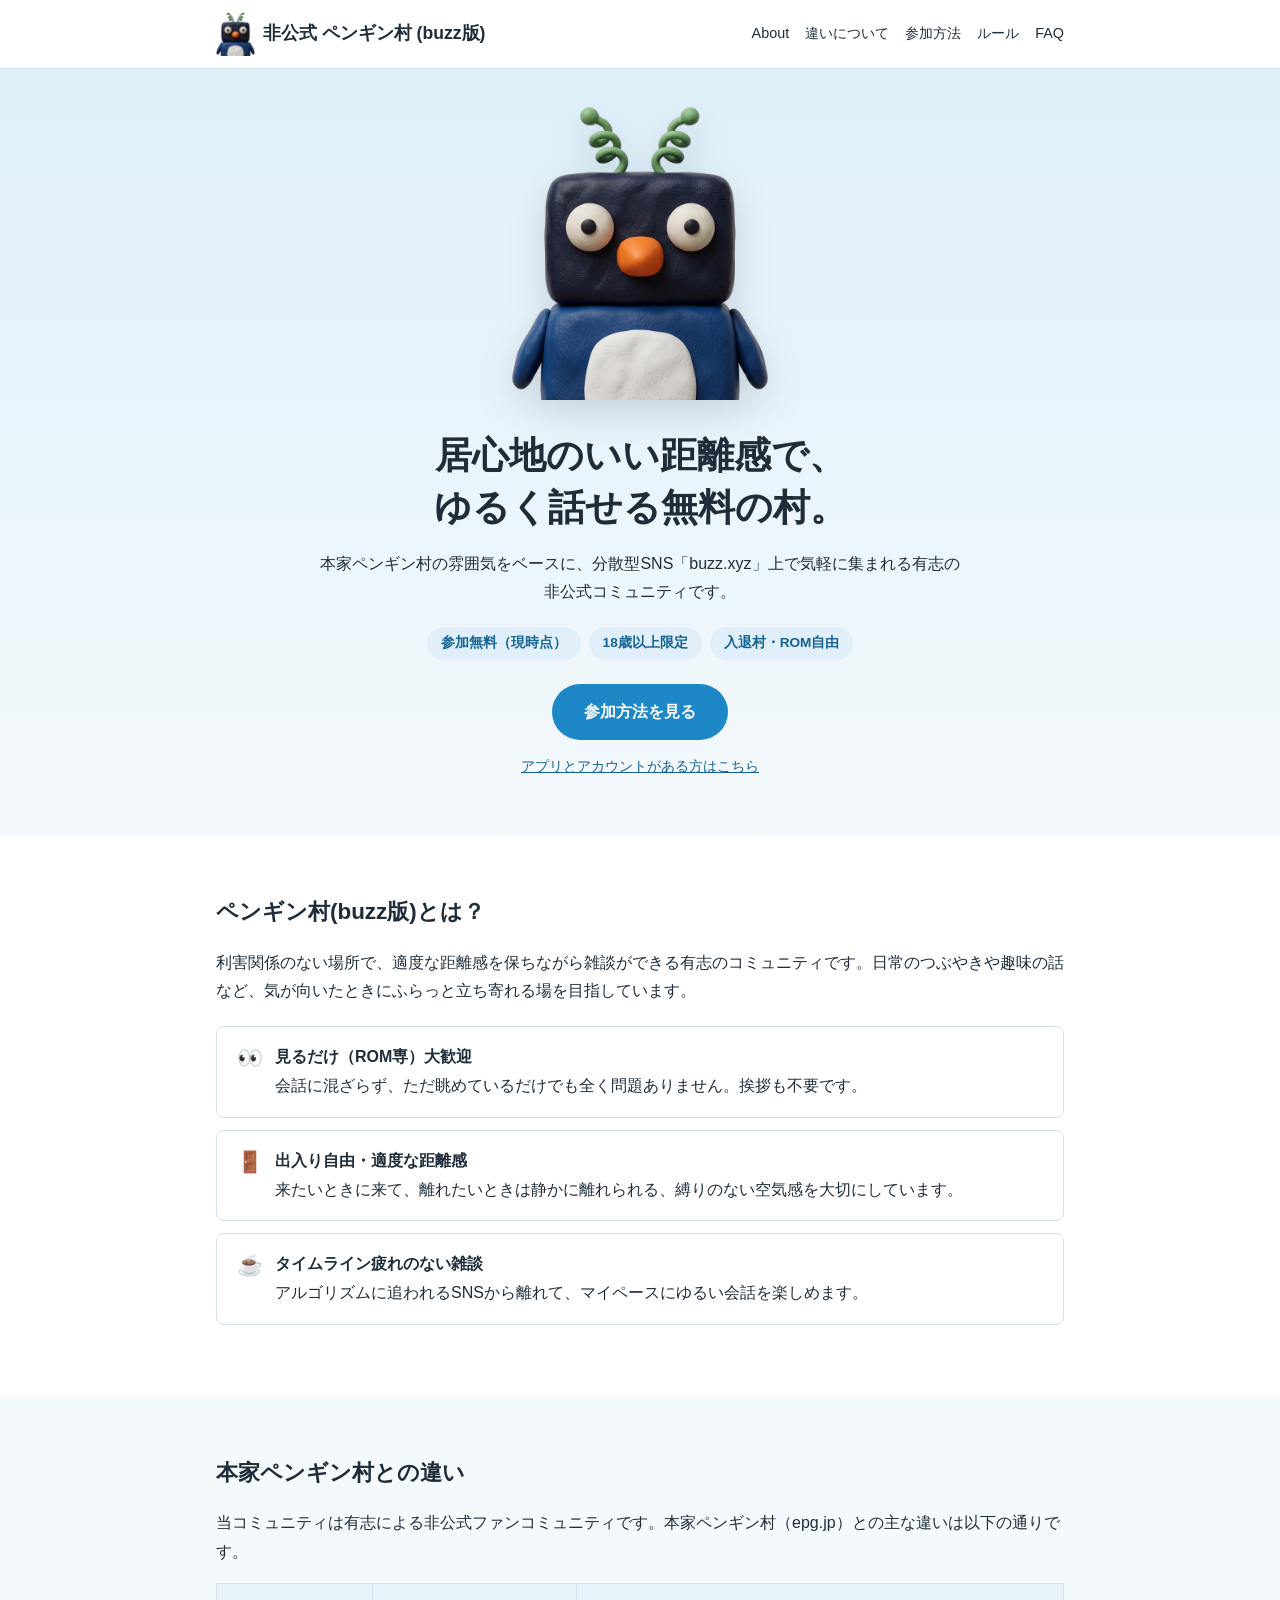
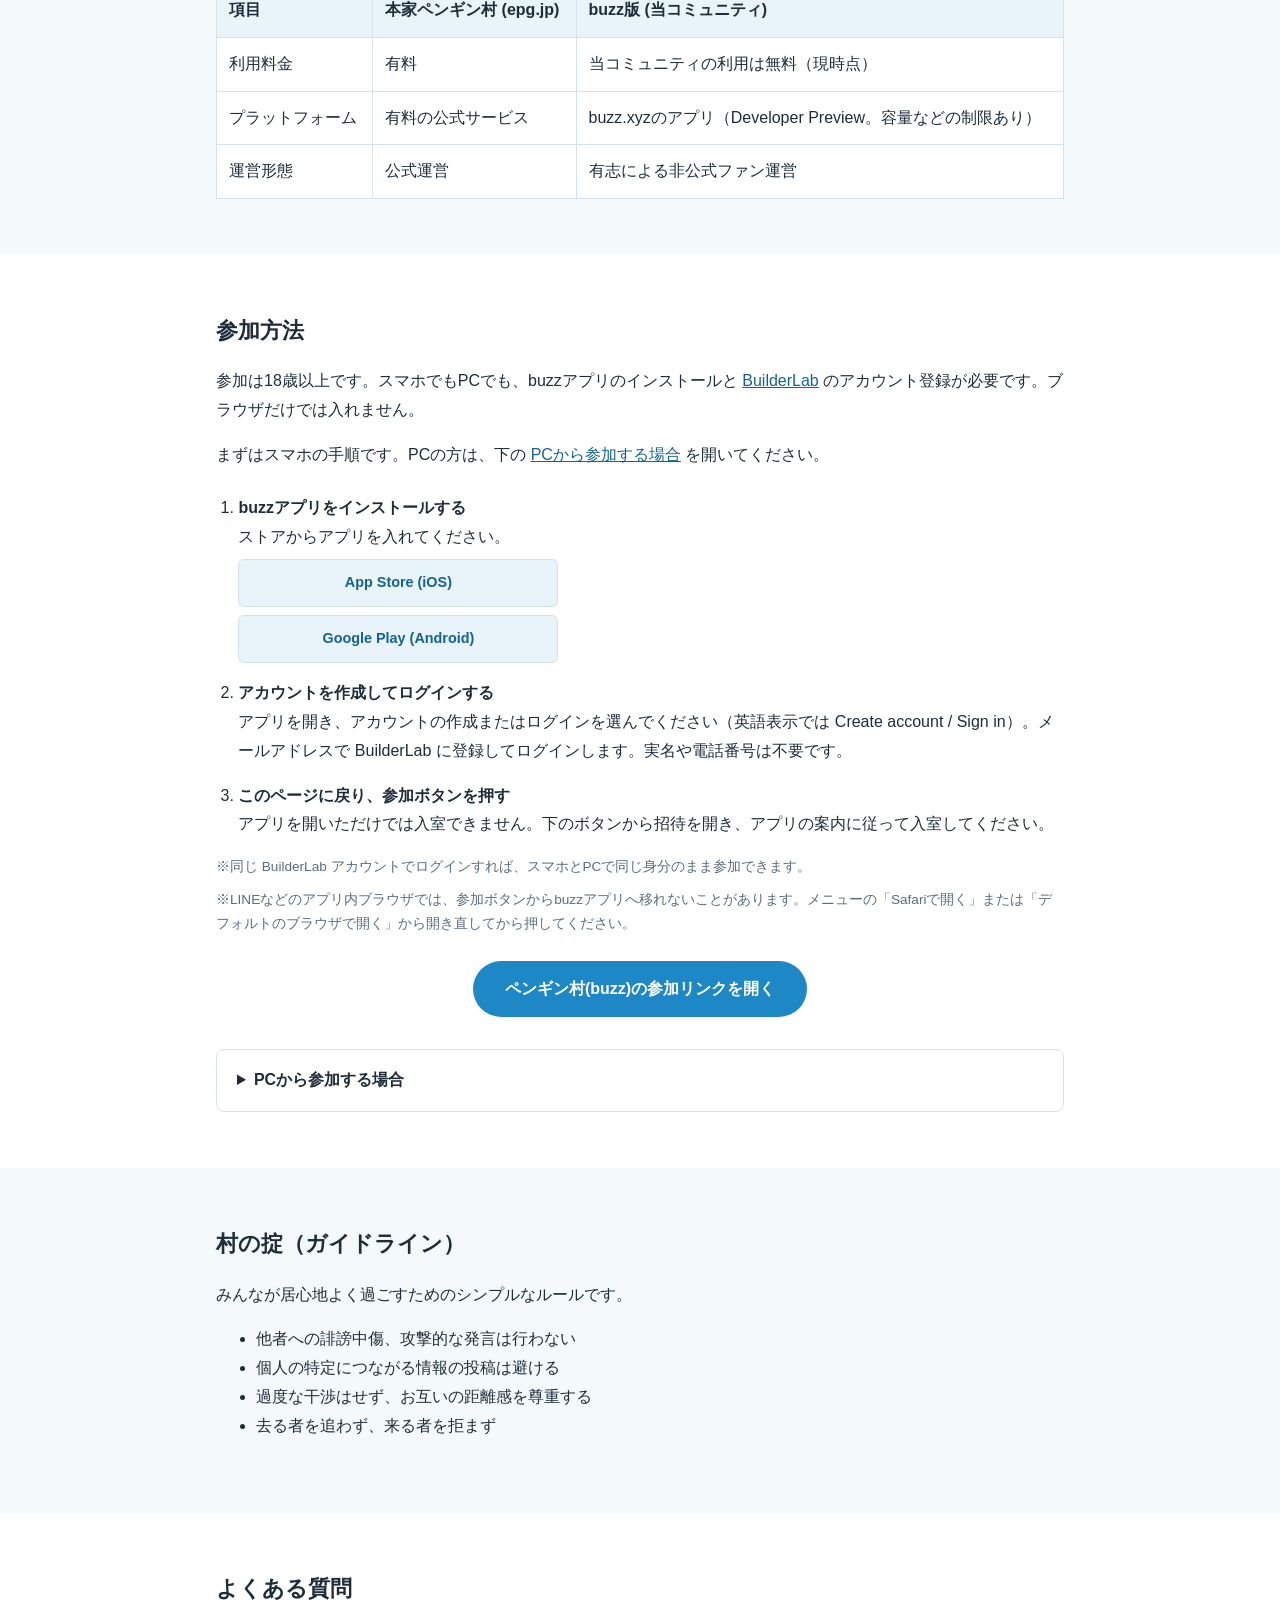
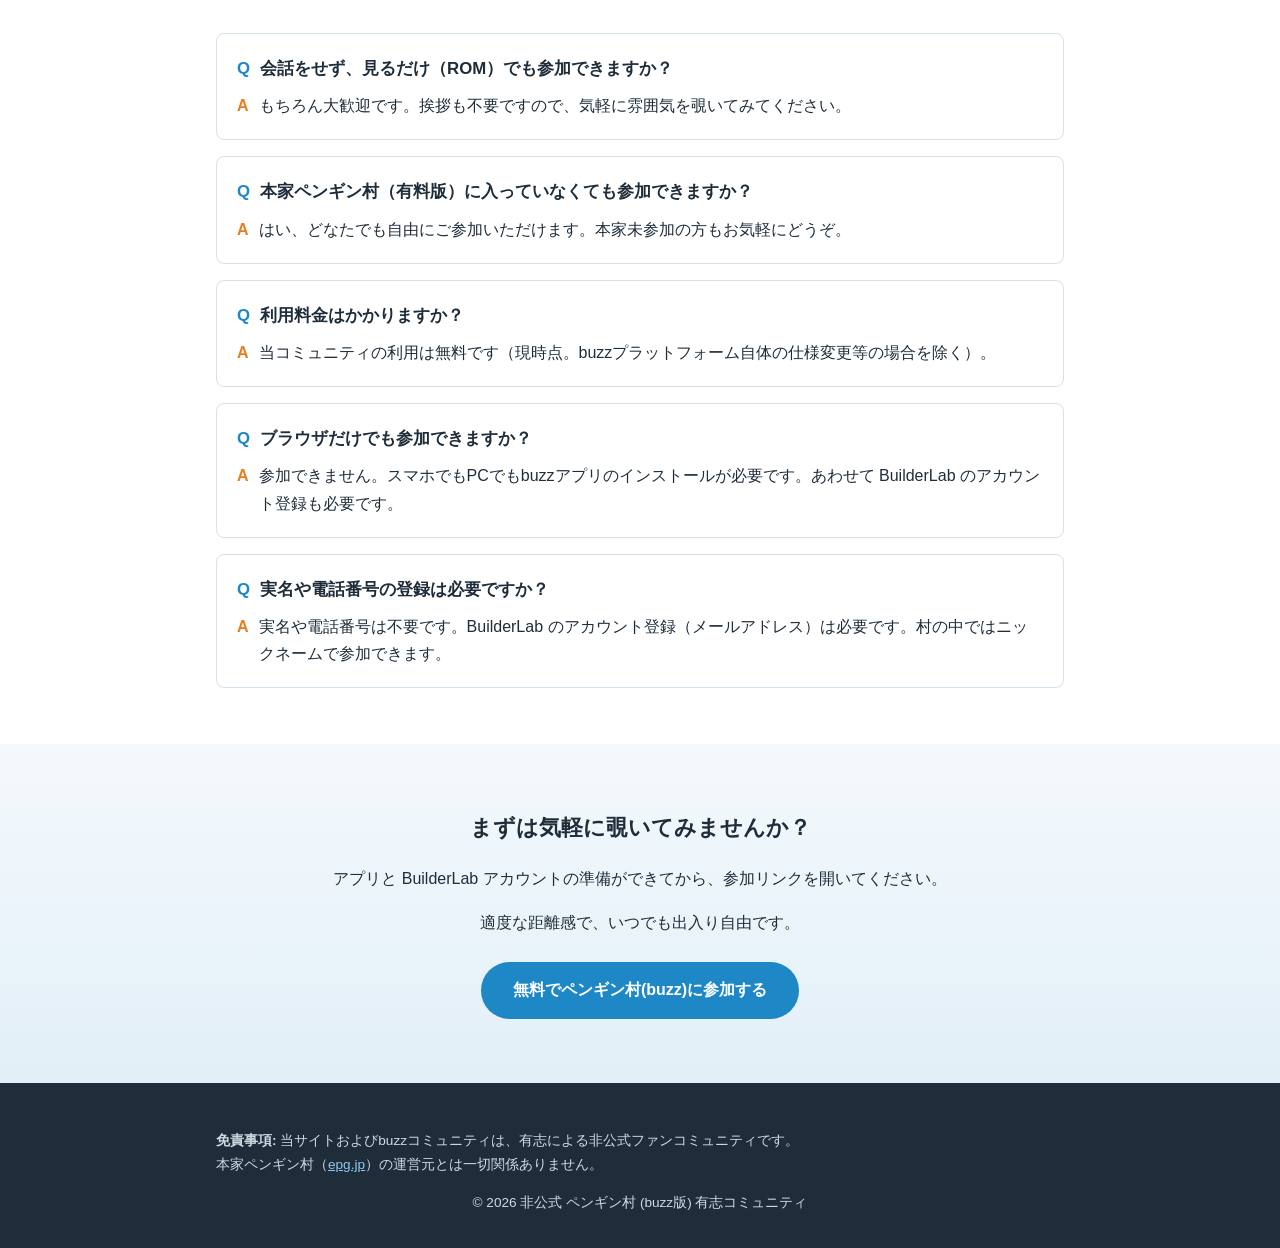
==== index.html @ e57ad233 "refactor: PC参加手順を参加方法セクション内の折りたたみに統合 Co-Authored-By: Claude Sonnet 5.5 <noreply@anthropic.com>" ====
<!DOCTYPE html>
<html lang="ja">
<head>
  <meta charset="UTF-8">
  <meta name="viewport" content="width=device-width, initial-scale=1.0">
  <title>非公式 ペンギン村 (buzz版) - 無料で話せる、ゆるいコミュニティ</title>
  <meta name="description" content="本家ペンギン村の空気感をそのままに、buzz.xyz上で参加できる有志の非公式コミュニティです。参加は18歳以上。利用料金は無料です（現時点）。">

  <!-- OGP設定 -->
  <meta property="og:title" content="非公式 ペンギン村 (buzz版) - 無料で話せる、ゆるいコミュニティ">
  <meta property="og:description" content="有志による非公式コミュニティの案内ページ。参加は18歳以上。利用料金は無料です（現時点）。">
  <meta property="og:type" content="website">
  <meta property="og:url" content="https://shumpeipei.github.io/penguin-village-buzz/">
  <meta property="og:image" content="https://shumpeipei.github.io/penguin-village-buzz/assets/images/favicon.png">
  <meta name="twitter:card" content="summary">

  <!-- Favicon & Touch Icon -->
  <link rel="icon" type="image/png" href="./assets/images/favicon.png">
  <link rel="apple-touch-icon" href="./assets/images/apple-touch-icon.png">

  <!-- Stylesheet -->
  <link rel="stylesheet" href="./assets/css/style.css">
</head>
<body>

  <!-- Header -->
  <header>
    <div class="container">
      <h1>
        <img src="./assets/images/character.png" alt="" class="site-logo" width="640" height="726">
        <span>非公式 ペンギン村 (buzz版)</span>
      </h1>
      <nav>
        <a href="#about">About</a>
        <a href="#comparison">違いについて</a>
        <a href="#how-to-join">参加方法</a>
        <a href="#rules">ルール</a>
        <a href="#faq">FAQ</a>
      </nav>
    </div>
  </header>

  <!-- アプリ内ブラウザ警告 (assets/js/main.js が対象ブラウザでのみ表示) -->
  <div id="inapp-warning" class="inapp-warning" role="alert" hidden>
    <div class="container">
      <strong>このブラウザでは参加できないことがあります。</strong>
      メニューの「Safariで開く」または「デフォルトのブラウザで開く」から開き直してください。
    </div>
  </div>

  <!-- Hero Section -->
  <section id="hero">
    <div class="container">
      <img src="./assets/images/character.png" alt="ペンギン村のキャラクター" class="hero-character" width="640" height="726">
      <h2>居心地のいい距離感で、<br>ゆるく話せる無料の村。</h2>
      <p>本家ペンギン村の雰囲気をベースに、分散型SNS「buzz.xyz」上で気軽に集まれる有志の非公式コミュニティです。</p>
      
      <div class="hero-tags">
        <span class="hero-tag">参加無料（現時点）</span>
        <span class="hero-tag">18歳以上限定</span>
        <span class="hero-tag">入退村・ROM自由</span>
      </div>

      <div class="cta-container">
        <a href="#how-to-join" class="btn-primary">参加方法を見る</a>
        <p class="cta-sub"><a class="text-link" href="https://png.communities.buzz.xyz/invite/v2.sfaOH6wN_t54TvFxqt1YUMVeP63g2_CJqPVtWtLfvpg" target="_blank" rel="noopener noreferrer">アプリとアカウントがある方はこちら</a></p>
      </div>
    </div>
  </section>

  <!-- About Section -->
  <section id="about">
    <div class="container">
      <h3>ペンギン村(buzz版)とは？</h3>
      <p>利害関係のない場所で、適度な距離感を保ちながら雑談ができる有志のコミュニティです。日常のつぶやきや趣味の話など、気が向いたときにふらっと立ち寄れる場を目指しています。</p>
      
      <ul class="features-list">
        <li>
          <span class="icon">👀</span>
          <div>
            <strong>見るだけ（ROM専）大歓迎</strong><br>
            会話に混ざらず、ただ眺めているだけでも全く問題ありません。挨拶も不要です。
          </div>
        </li>
        <li>
          <span class="icon">🚪</span>
          <div>
            <strong>出入り自由・適度な距離感</strong><br>
            来たいときに来て、離れたいときは静かに離れられる、縛りのない空気感を大切にしています。
          </div>
        </li>
        <li>
          <span class="icon">☕</span>
          <div>
            <strong>タイムライン疲れのない雑談</strong><br>
            アルゴリズムに追われるSNSから離れて、マイペースにゆるい会話を楽しめます。
          </div>
        </li>
      </ul>
    </div>
  </section>

  <!-- Comparison Section -->
  <section id="comparison">
    <div class="container">
      <h3>本家ペンギン村との違い</h3>
      <p>当コミュニティは有志による非公式ファンコミュニティです。本家ペンギン村（epg.jp）との主な違いは以下の通りです。</p>
      <table>
        <thead>
          <tr>
            <th>項目</th>
            <th>本家ペンギン村 (epg.jp)</th>
            <th>buzz版 (当コミュニティ)</th>
          </tr>
        </thead>
        <tbody>
          <tr>
            <td>利用料金</td>
            <td>有料</td>
            <td>当コミュニティの利用は無料（現時点）</td>
          </tr>
          <tr>
            <td>プラットフォーム</td>
            <td>有料の公式サービス</td>
            <td>buzz.xyzのアプリ（Developer Preview。容量などの制限あり）</td>
          </tr>
          <tr>
            <td>運営形態</td>
            <td>公式運営</td>
            <td>有志による非公式ファン運営</td>
          </tr>
        </tbody>
      </table>
    </div>
  </section>

  <!-- How to Join Section -->
  <section id="how-to-join">
    <div class="container">
      <h3>参加方法</h3>
      <p>参加は18歳以上です。スマホでもPCでも、buzzアプリのインストールと <a class="text-link" href="https://app.builderlab.xyz/buzz" target="_blank" rel="noopener noreferrer">BuilderLab</a> のアカウント登録が必要です。ブラウザだけでは入れません。</p>
      <p>まずはスマホの手順です。PCの方は、下の <a class="text-link" href="#join-pc">PCから参加する場合</a> を開いてください。</p>

      <ol class="join-steps">
        <li>
          <strong>buzzアプリをインストールする</strong><br>
          ストアからアプリを入れてください。
          <div class="app-buttons">
            <a href="https://apps.apple.com/app/buzz-chat-with-your-hive/id6779728271" class="btn-store" target="_blank" rel="noopener noreferrer">
              App Store (iOS)
            </a>
            <a href="https://play.google.com/store/apps/details?id=xyz.block.buzz.mobile" class="btn-store" target="_blank" rel="noopener noreferrer">
              Google Play (Android)
            </a>
          </div>
        </li>
        <li>
          <strong>アカウントを作成してログインする</strong><br>
          アプリを開き、アカウントの作成またはログインを選んでください（英語表示では Create account / Sign in）。メールアドレスで BuilderLab に登録してログインします。実名や電話番号は不要です。
        </li>
        <li>
          <strong>このページに戻り、参加ボタンを押す</strong><br>
          アプリを開いただけでは入室できません。下のボタンから招待を開き、アプリの案内に従って入室してください。
        </li>
      </ol>
      <div class="join-note">※同じ BuilderLab アカウントでログインすれば、スマホとPCで同じ身分のまま参加できます。</div>
      <div class="join-note">※LINEなどのアプリ内ブラウザでは、参加ボタンからbuzzアプリへ移れないことがあります。メニューの「Safariで開く」または「デフォルトのブラウザで開く」から開き直してから押してください。</div>

      <div class="cta-container">
        <a href="https://png.communities.buzz.xyz/invite/v2.sfaOH6wN_t54TvFxqt1YUMVeP63g2_CJqPVtWtLfvpg" class="btn-primary" target="_blank" rel="noopener noreferrer">
          ペンギン村(buzz)の参加リンクを開く
        </a>
      </div>

      <details id="join-pc" class="join-pc">
        <summary>PCから参加する場合</summary>
        <p>PCでもブラウザだけでは入れません。デスクトップアプリと BuilderLab のアカウントが必要です。参加は18歳以上です。</p>
        <ol class="join-steps">
          <li>
            <strong>PC用のbuzzアプリをインストールする</strong><br>
            macOS / Windows / Linux 向けです。公式のダウンロードから入手してください。
            <div class="app-buttons">
              <a href="https://github.com/block/buzz-app/releases" class="btn-store" target="_blank" rel="noopener noreferrer">
                デスクトップ版をダウンロード
              </a>
            </div>
          </li>
          <li>
            <strong>BuilderLabのアカウントでログインする</strong><br>
            アプリでアカウントの作成またはログインを選んでください（英語表示では Create account / Sign in）。スマホで作ったアカウントと同じもので入れます。
          </li>
          <li>
            <strong>参加リンクをアプリで開く</strong><br>
            PCのブラウザでこのページの「ペンギン村(buzz)の参加リンクを開く」ボタン（上の手順の下にあります）を押し、アプリの案内に従って入室してください。アプリを起動しただけでは入れません。
          </li>
        </ol>
      </details>
    </div>
  </section>

  <!-- Rules Section -->
  <section id="rules">
    <div class="container">
      <h3>村の掟（ガイドライン）</h3>
      <p>みんなが居心地よく過ごすためのシンプルなルールです。</p>
      <ul>
        <li>他者への誹謗中傷、攻撃的な発言は行わない</li>
        <li>個人の特定につながる情報の投稿は避ける</li>
        <li>過度な干渉はせず、お互いの距離感を尊重する</li>
        <li>去る者を追わず、来る者を拒まず</li>
      </ul>
    </div>
  </section>

  <!-- FAQ Section -->
  <section id="faq">
    <div class="container">
      <h3>よくある質問</h3>
      <div class="faq-list">
        <div class="faq-item">
          <div class="faq-q">会話をせず、見るだけ（ROM）でも参加できますか？</div>
          <div class="faq-a">もちろん大歓迎です。挨拶も不要ですので、気軽に雰囲気を覗いてみてください。</div>
        </div>
        <div class="faq-item">
          <div class="faq-q">本家ペンギン村（有料版）に入っていなくても参加できますか？</div>
          <div class="faq-a">はい、どなたでも自由にご参加いただけます。本家未参加の方もお気軽にどうぞ。</div>
        </div>
        <div class="faq-item">
          <div class="faq-q">利用料金はかかりますか？</div>
          <div class="faq-a">当コミュニティの利用は無料です（現時点。buzzプラットフォーム自体の仕様変更等の場合を除く）。</div>
        </div>
        <div class="faq-item">
          <div class="faq-q">ブラウザだけでも参加できますか？</div>
          <div class="faq-a">参加できません。スマホでもPCでもbuzzアプリのインストールが必要です。あわせて BuilderLab のアカウント登録も必要です。</div>
        </div>
        <div class="faq-item">
          <div class="faq-q">実名や電話番号の登録は必要ですか？</div>
          <div class="faq-a">実名や電話番号は不要です。BuilderLab のアカウント登録（メールアドレス）は必要です。村の中ではニックネームで参加できます。</div>
        </div>
      </div>
    </div>
  </section>

  <!-- Final CTA Section -->
  <section id="final-cta">
    <div class="container">
      <h3>まずは気軽に覗いてみませんか？</h3>
      <p>アプリと BuilderLab アカウントの準備ができてから、参加リンクを開いてください。</p>
      <p>適度な距離感で、いつでも出入り自由です。</p>
      <div class="cta-container">
        <a href="https://png.communities.buzz.xyz/invite/v2.sfaOH6wN_t54TvFxqt1YUMVeP63g2_CJqPVtWtLfvpg" class="btn-primary" target="_blank" rel="noopener noreferrer">
          無料でペンギン村(buzz)に参加する
        </a>
      </div>
    </div>
  </section>

  <!-- Footer -->
  <footer>
    <div class="container">
      <p class="disclaimer">
        <strong>免責事項:</strong> 当サイトおよびbuzzコミュニティは、有志による非公式ファンコミュニティです。<br>
        本家ペンギン村（<a href="https://epg.jp/" target="_blank" rel="noopener noreferrer">epg.jp</a>）の運営元とは一切関係ありません。
      </p>
      <p class="copyright">&copy; 2026 非公式 ペンギン村 (buzz版) 有志コミュニティ</p>
    </div>
  </footer>

  <script src="./assets/js/main.js" defer></script>
</body>
</html>
---- assets/css/style.css ----
:root {
  --color-bg: #f4f9fc;
  --color-text: #1f2d3a;
  --color-text-muted: #5a6e7f;
  --color-primary: #1e88c7;
  --color-primary-dark: #146394;
  --color-surface: #ffffff;
  --color-border: #d3e2ec;
  --max-width: 880px;
}

* { box-sizing: border-box; }

body {
  margin: 0;
  font-family: -apple-system, BlinkMacSystemFont, "Hiragino Sans", "Noto Sans JP", sans-serif;
  line-height: 1.8;
  color: var(--color-text);
  background: var(--color-bg);
}

.container {
  max-width: var(--max-width);
  margin: 0 auto;
  padding: 0 16px;
}

header {
  background: var(--color-surface);
  border-bottom: 1px solid var(--color-border);
  position: sticky;
  top: 0;
  z-index: 10;
}

header .container {
  display: flex;
  flex-wrap: wrap;
  align-items: center;
  justify-content: space-between;
  gap: 8px 24px;
  padding-block: 12px;
}

header h1 {
  margin: 0;
  font-size: 1.1rem;
  display: flex;
  align-items: center;
  gap: 8px;
}
.site-logo {
  height: 44px;
  width: auto;
  display: block;
}
nav { display: flex; flex-wrap: wrap; gap: 16px; font-size: 0.9rem; }
nav a { color: var(--color-text); text-decoration: none; }
nav a:hover { color: var(--color-primary); }

section { padding: 56px 0; }
section:nth-of-type(even) { background: var(--color-surface); }

#hero {
  text-align: center;
  background: linear-gradient(180deg, #dff0fa 0%, var(--color-bg) 100%);
  padding: 36px 0 56px;
}
.hero-character {
  width: min(260px, 72vw);
  height: auto;
  display: block;
  margin: 0 auto 4px;
  filter: drop-shadow(0 14px 18px rgba(31, 45, 58, 0.16));
}
#hero h2 { font-size: clamp(1.6rem, 5vw, 2.3rem); line-height: 1.4; margin-bottom: 16px; }
#hero p { max-width: 640px; margin: 0 auto 12px; }

.hero-tags {
  display: flex;
  justify-content: center;
  gap: 8px;
  flex-wrap: wrap;
  margin: 20px 0;
}
.hero-tag {
  background: #e0eff9;
  color: var(--color-primary-dark);
  padding: 4px 14px;
  border-radius: 999px;
  font-size: 0.85rem;
  font-weight: bold;
}

h3 { font-size: 1.4rem; margin-top: 0; margin-bottom: 16px; }

.cta-container { margin-top: 24px; text-align: center; }

.btn-primary {
  display: inline-block;
  padding: 14px 32px;
  background: var(--color-primary);
  color: #fff;
  font-weight: bold;
  text-decoration: none;
  border-radius: 999px;
  transition: background 0.2s, transform 0.1s;
}
.btn-primary:hover {
  background: var(--color-primary-dark);
}

.features-list {
  list-style: none;
  padding: 0;
  display: grid;
  gap: 12px;
  margin-top: 20px;
}
.features-list li {
  background: var(--color-surface);
  padding: 16px 20px;
  border-radius: 8px;
  border: 1px solid var(--color-border);
  display: flex;
  align-items: flex-start;
  gap: 12px;
}
.features-list .icon {
  font-size: 1.3rem;
  line-height: 1.4;
}

table {
  width: 100%;
  border-collapse: collapse;
  background: var(--color-surface);
  margin-top: 16px;
}
th, td {
  padding: 12px;
  border: 1px solid var(--color-border);
  text-align: left;
  vertical-align: top;
}
th { background: #e8f3fa; }

/* How to Join */
.join-steps {
  padding-left: 1.4em;
  margin: 24px 0 0;
}
.join-steps li {
  margin-bottom: 16px;
}
.text-link {
  color: var(--color-primary-dark);
}
.cta-sub {
  margin: 14px 0 0;
  font-size: 0.9rem;
}
#hero .cta-sub {
  margin: 14px auto 0;
}
.app-buttons {
  display: flex;
  flex-direction: column;
  gap: 8px;
  margin: 8px 0;
  max-width: 320px;
}
.btn-store {
  display: inline-block;
  padding: 10px 14px;
  background: #e8f3fa;
  color: var(--color-primary-dark);
  font-size: 0.9rem;
  font-weight: bold;
  text-decoration: none;
  border-radius: 6px;
  border: 1px solid var(--color-border);
  text-align: center;
  transition: background 0.2s;
}
.btn-store:hover {
  background: #d4e8f6;
}
.join-note {
  font-size: 0.85rem;
  color: var(--color-text-muted);
  margin-top: 8px;
}

/* FAQ */
.faq-list {
  display: grid;
  gap: 16px;
  margin-top: 24px;
}
.faq-item {
  background: var(--color-surface);
  border: 1px solid var(--color-border);
  border-radius: 8px;
  padding: 20px;
}
.faq-q {
  font-weight: bold;
  font-size: 1.05rem;
  margin-bottom: 8px;
  color: var(--color-text);
  display: flex;
  gap: 10px;
}
.faq-q::before {
  content: "Q";
  color: var(--color-primary);
  font-weight: 800;
}
.faq-a {
  margin: 0;
  color: var(--color-text);
  line-height: 1.7;
  display: flex;
  gap: 10px;
}
.faq-a::before {
  content: "A";
  color: #e67e22;
  font-weight: 800;
}

/* Final CTA */
#final-cta {
  text-align: center;
  background: linear-gradient(180deg, var(--color-bg) 0%, #e2eff8 100%);
  padding: 64px 0;
}

footer {
  padding: 32px 0;
  background: #1f2d3a;
  color: #cfd9e1;
  font-size: 0.85rem;
}
footer a { color: #8cc9ee; }
.copyright { text-align: center; margin-bottom: 0; }

html { scroll-behavior: smooth; scroll-padding-top: 64px; }

/* アプリ内ブラウザ警告 */
.inapp-warning {
  background: #fff4e0;
  border-bottom: 1px solid #f0c987;
  color: #7a4a00;
  font-size: 0.9rem;
  padding: 10px 0;
}
.inapp-warning[hidden] { display: none; }

/* PC参加手順（折りたたみ） */
.join-pc {
  margin-top: 32px;
  background: var(--color-surface);
  border: 1px solid var(--color-border);
  border-radius: 8px;
  padding: 4px 20px;
}
.join-pc summary {
  cursor: pointer;
  font-weight: bold;
  padding: 12px 0;
}
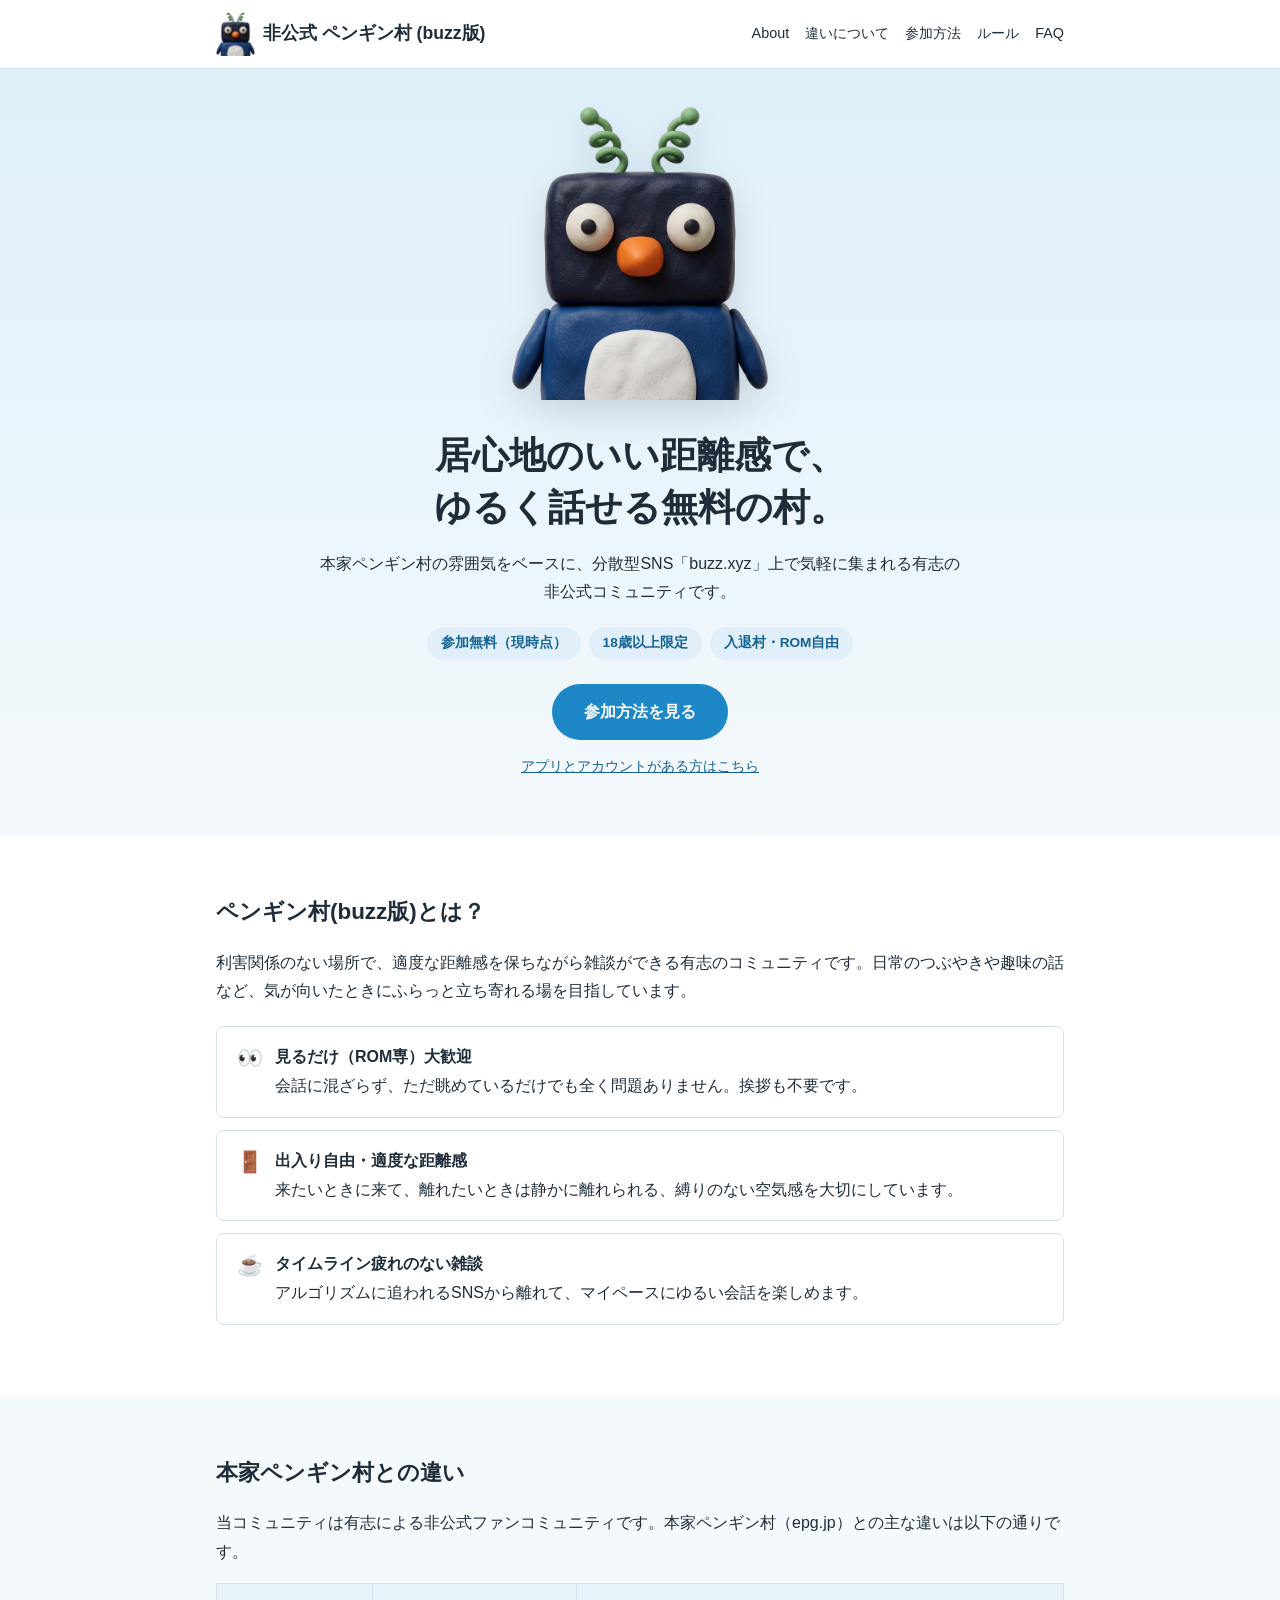
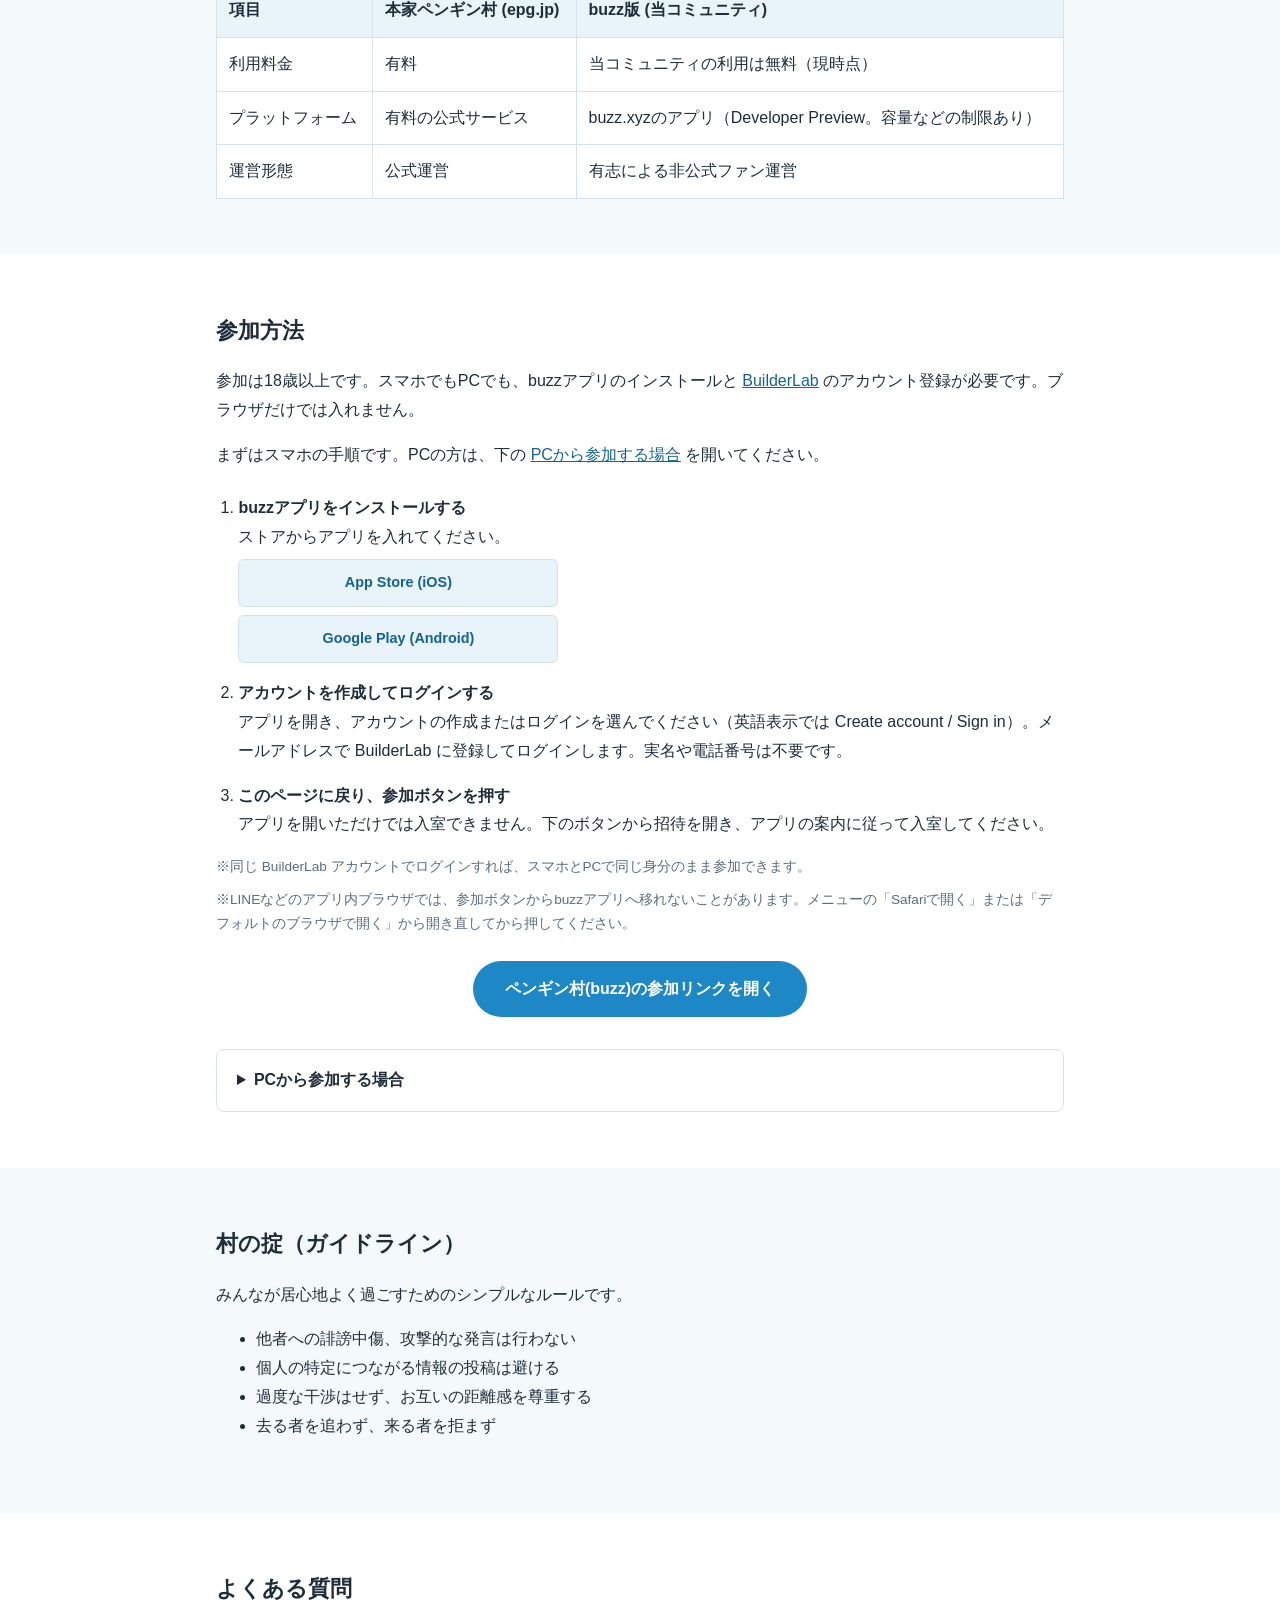
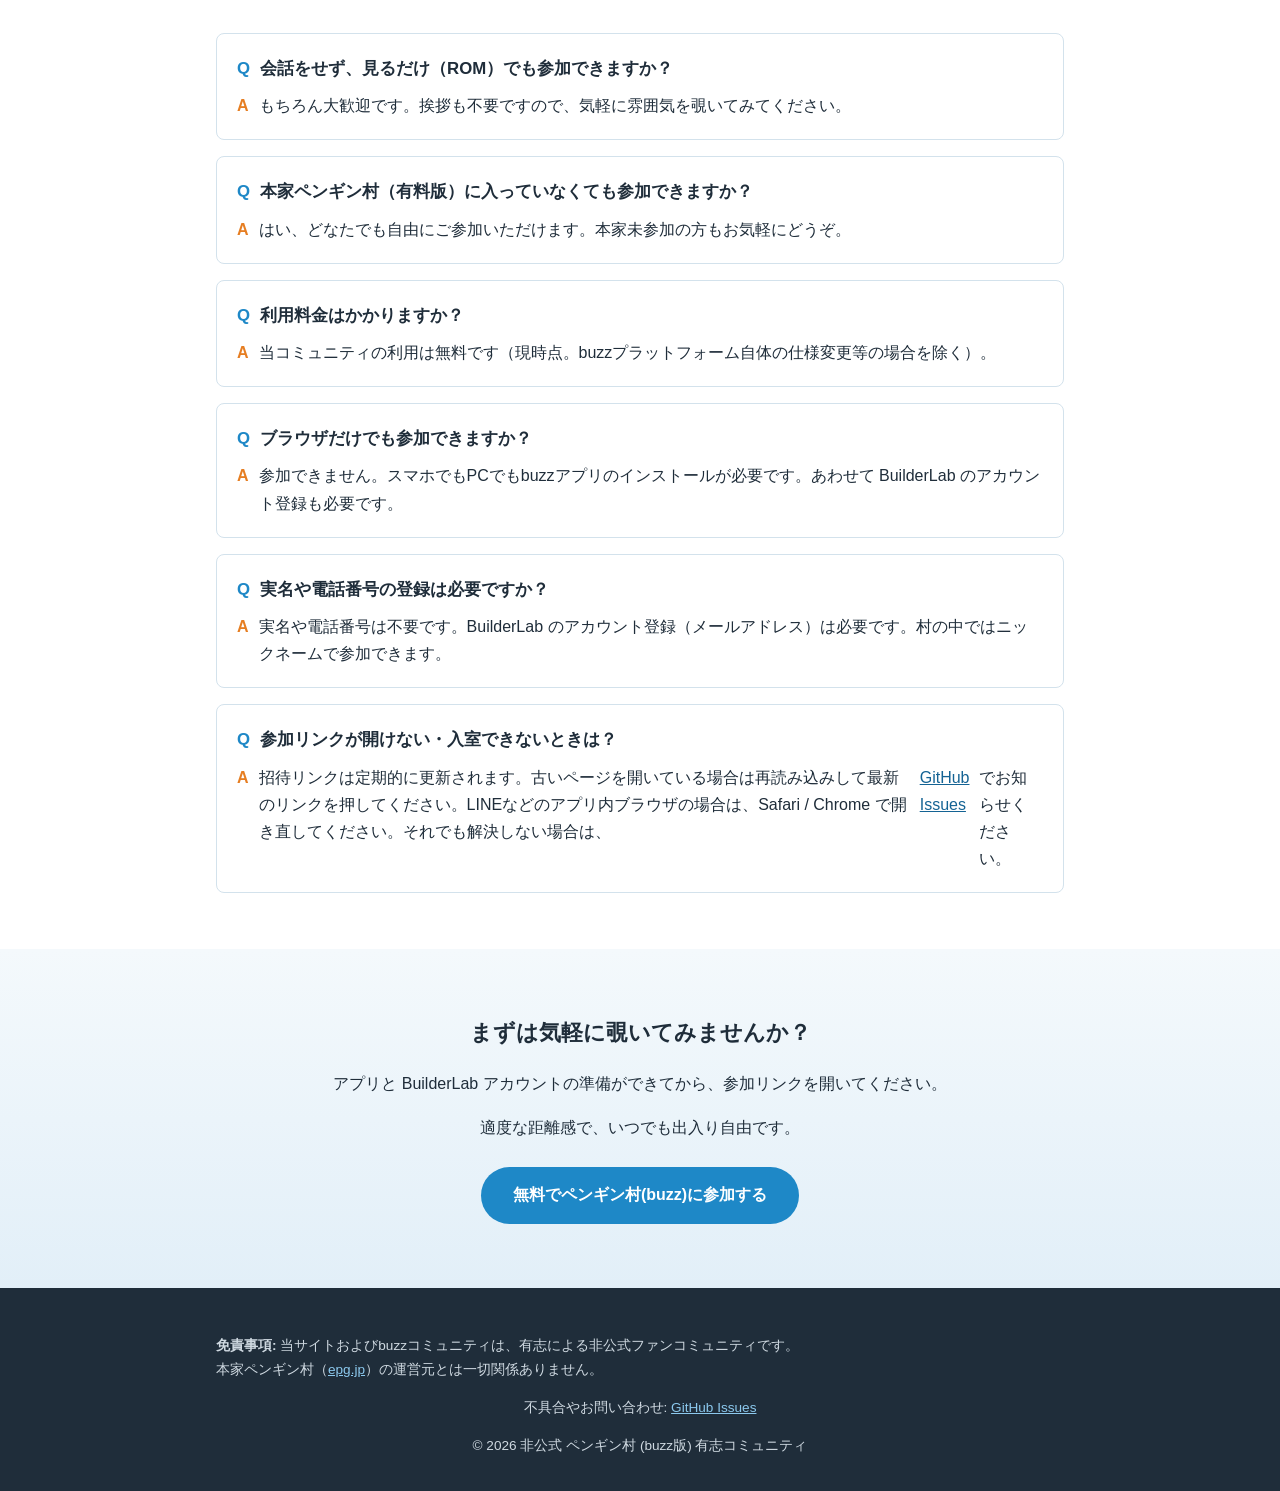
==== commit 0cd643f0: "feat: 入室できない場合のFAQと問い合わせ導線を追加 Co-Authored-By: Claude Sonnet 5.5 <noreply@anthropic.com>" ====
--- a/index.html
+++ b/index.html
@@ -237,6 +237,10 @@
           <div class="faq-q">実名や電話番号の登録は必要ですか？</div>
           <div class="faq-a">実名や電話番号は不要です。BuilderLab のアカウント登録（メールアドレス）は必要です。村の中ではニックネームで参加できます。</div>
         </div>
+        <div class="faq-item">
+          <div class="faq-q">参加リンクが開けない・入室できないときは？</div>
+          <div class="faq-a">招待リンクは定期的に更新されます。古いページを開いている場合は再読み込みして最新のリンクを押してください。LINEなどのアプリ内ブラウザの場合は、Safari / Chrome で開き直してください。それでも解決しない場合は、<a class="text-link" href="https://github.com/shumpeipei/penguin-village-buzz/issues" target="_blank" rel="noopener noreferrer">GitHub Issues</a> でお知らせください。</div>
+        </div>
       </div>
     </div>
   </section>
@@ -262,6 +266,7 @@
         <strong>免責事項:</strong> 当サイトおよびbuzzコミュニティは、有志による非公式ファンコミュニティです。<br>
         本家ペンギン村（<a href="https://epg.jp/" target="_blank" rel="noopener noreferrer">epg.jp</a>）の運営元とは一切関係ありません。
       </p>
+      <p class="support">不具合やお問い合わせ: <a href="https://github.com/shumpeipei/penguin-village-buzz/issues" target="_blank" rel="noopener noreferrer">GitHub Issues</a></p>
       <p class="copyright">&copy; 2026 非公式 ペンギン村 (buzz版) 有志コミュニティ</p>
     </div>
   </footer>
--- a/assets/css/style.css
+++ b/assets/css/style.css
@@ -271,3 +271,5 @@
   font-weight: bold;
   padding: 12px 0;
 }
+
+.support { text-align: center; margin: 12px 0; }
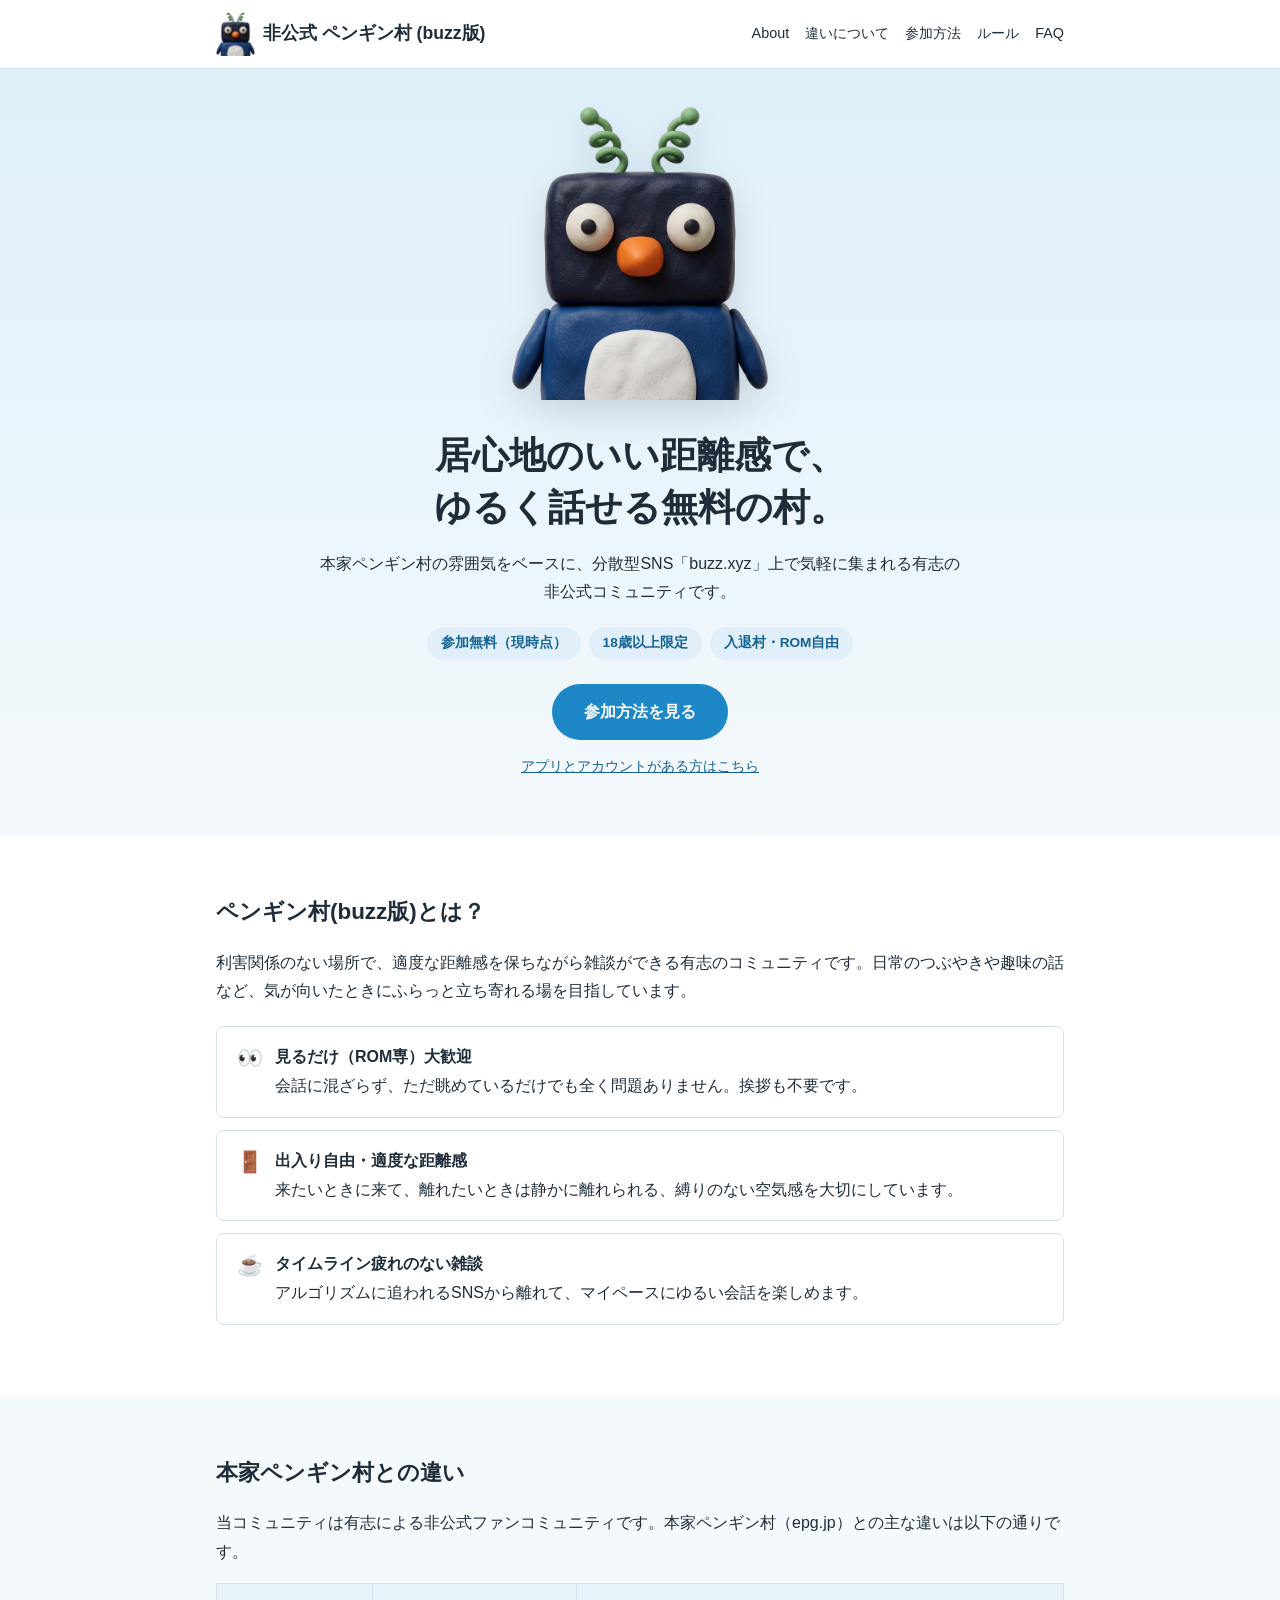
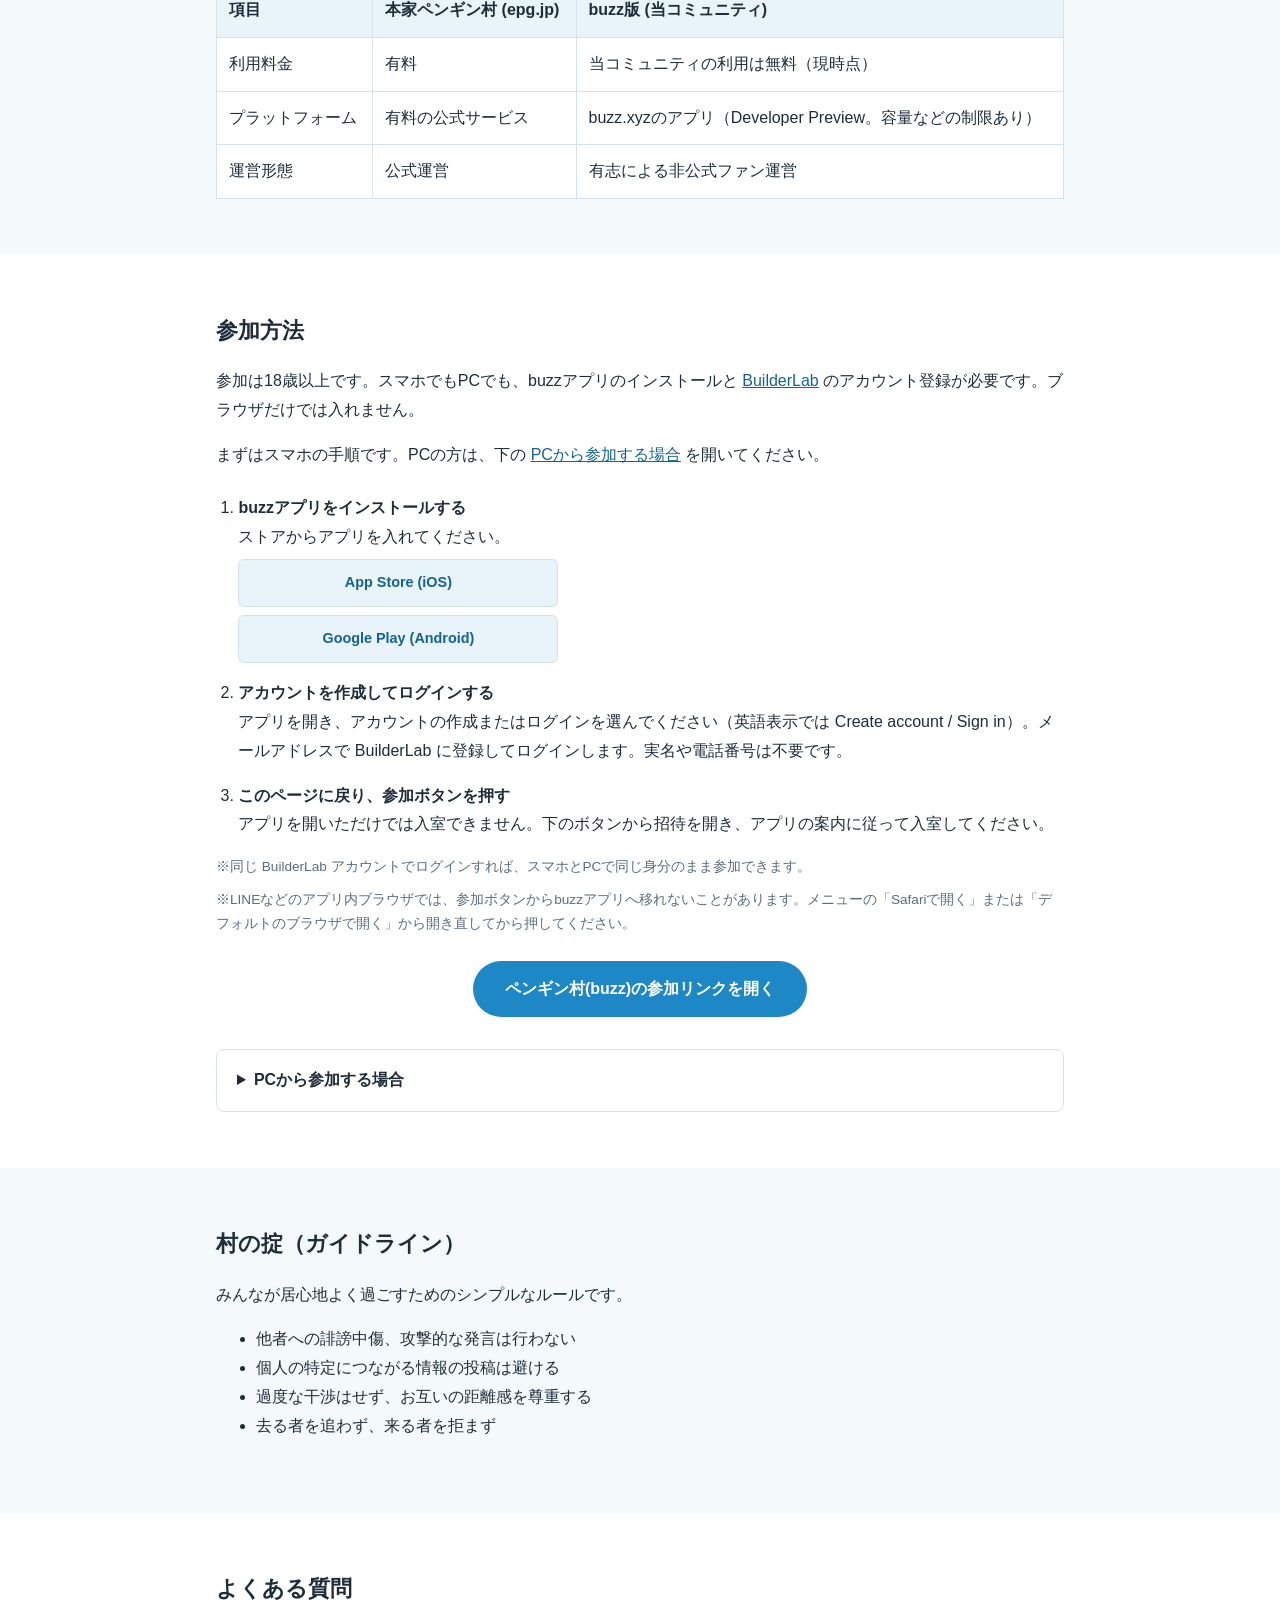
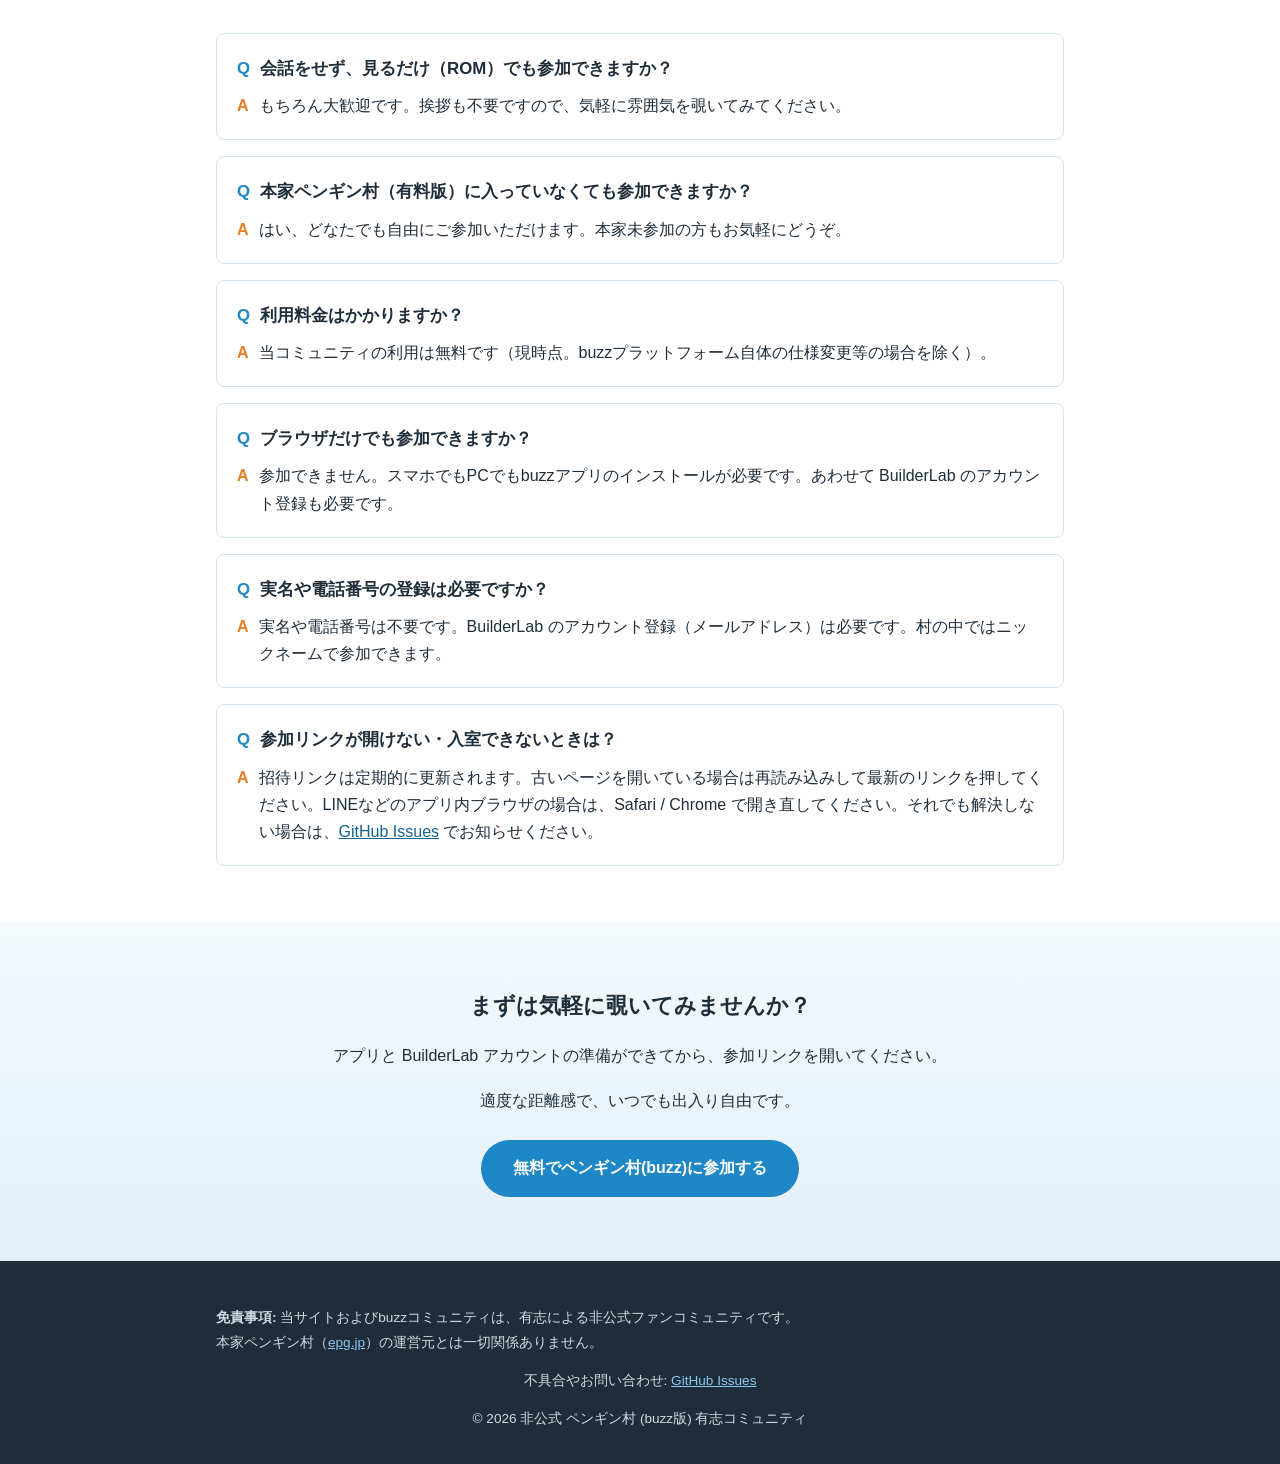
==== commit b32aa6f3: "fix: FAQ回答内のリンクで文章が折り返し崩れする問題を修正 Co-Authored-By: Claude Sonnet 5.5 <noreply@anthropic.com>" ====
--- a/index.html
+++ b/index.html
@@ -11,8 +11,10 @@
   <meta property="og:description" content="有志による非公式コミュニティの案内ページ。参加は18歳以上。利用料金は無料です（現時点）。">
   <meta property="og:type" content="website">
   <meta property="og:url" content="https://shumpeipei.github.io/penguin-village-buzz/">
-  <meta property="og:image" content="https://shumpeipei.github.io/penguin-village-buzz/assets/images/favicon.png">
-  <meta name="twitter:card" content="summary">
+  <meta property="og:image" content="https://shumpeipei.github.io/penguin-village-buzz/assets/images/og-image.png">
+  <meta property="og:image:width" content="1200">
+  <meta property="og:image:height" content="630">
+  <meta name="twitter:card" content="summary_large_image">
 
   <!-- Favicon & Touch Icon -->
   <link rel="icon" type="image/png" href="./assets/images/favicon.png">
@@ -219,27 +221,27 @@
       <div class="faq-list">
         <div class="faq-item">
           <div class="faq-q">会話をせず、見るだけ（ROM）でも参加できますか？</div>
-          <div class="faq-a">もちろん大歓迎です。挨拶も不要ですので、気軽に雰囲気を覗いてみてください。</div>
+          <div class="faq-a"><span>もちろん大歓迎です。挨拶も不要ですので、気軽に雰囲気を覗いてみてください。</span></div>
         </div>
         <div class="faq-item">
           <div class="faq-q">本家ペンギン村（有料版）に入っていなくても参加できますか？</div>
-          <div class="faq-a">はい、どなたでも自由にご参加いただけます。本家未参加の方もお気軽にどうぞ。</div>
+          <div class="faq-a"><span>はい、どなたでも自由にご参加いただけます。本家未参加の方もお気軽にどうぞ。</span></div>
         </div>
         <div class="faq-item">
           <div class="faq-q">利用料金はかかりますか？</div>
-          <div class="faq-a">当コミュニティの利用は無料です（現時点。buzzプラットフォーム自体の仕様変更等の場合を除く）。</div>
+          <div class="faq-a"><span>当コミュニティの利用は無料です（現時点。buzzプラットフォーム自体の仕様変更等の場合を除く）。</span></div>
         </div>
         <div class="faq-item">
           <div class="faq-q">ブラウザだけでも参加できますか？</div>
-          <div class="faq-a">参加できません。スマホでもPCでもbuzzアプリのインストールが必要です。あわせて BuilderLab のアカウント登録も必要です。</div>
+          <div class="faq-a"><span>参加できません。スマホでもPCでもbuzzアプリのインストールが必要です。あわせて BuilderLab のアカウント登録も必要です。</span></div>
         </div>
         <div class="faq-item">
           <div class="faq-q">実名や電話番号の登録は必要ですか？</div>
-          <div class="faq-a">実名や電話番号は不要です。BuilderLab のアカウント登録（メールアドレス）は必要です。村の中ではニックネームで参加できます。</div>
+          <div class="faq-a"><span>実名や電話番号は不要です。BuilderLab のアカウント登録（メールアドレス）は必要です。村の中ではニックネームで参加できます。</span></div>
         </div>
         <div class="faq-item">
           <div class="faq-q">参加リンクが開けない・入室できないときは？</div>
-          <div class="faq-a">招待リンクは定期的に更新されます。古いページを開いている場合は再読み込みして最新のリンクを押してください。LINEなどのアプリ内ブラウザの場合は、Safari / Chrome で開き直してください。それでも解決しない場合は、<a class="text-link" href="https://github.com/shumpeipei/penguin-village-buzz/issues" target="_blank" rel="noopener noreferrer">GitHub Issues</a> でお知らせください。</div>
+          <div class="faq-a"><span>招待リンクは定期的に更新されます。古いページを開いている場合は再読み込みして最新のリンクを押してください。LINEなどのアプリ内ブラウザの場合は、Safari / Chrome で開き直してください。それでも解決しない場合は、<a class="text-link" href="https://github.com/shumpeipei/penguin-village-buzz/issues" target="_blank" rel="noopener noreferrer">GitHub Issues</a> でお知らせください。</span></div>
         </div>
       </div>
     </div>
--- a/assets/css/style.css
+++ b/assets/css/style.css
@@ -273,3 +273,4 @@
 }
 
 .support { text-align: center; margin: 12px 0; }
+.faq-a > span { flex: 1; min-width: 0; }
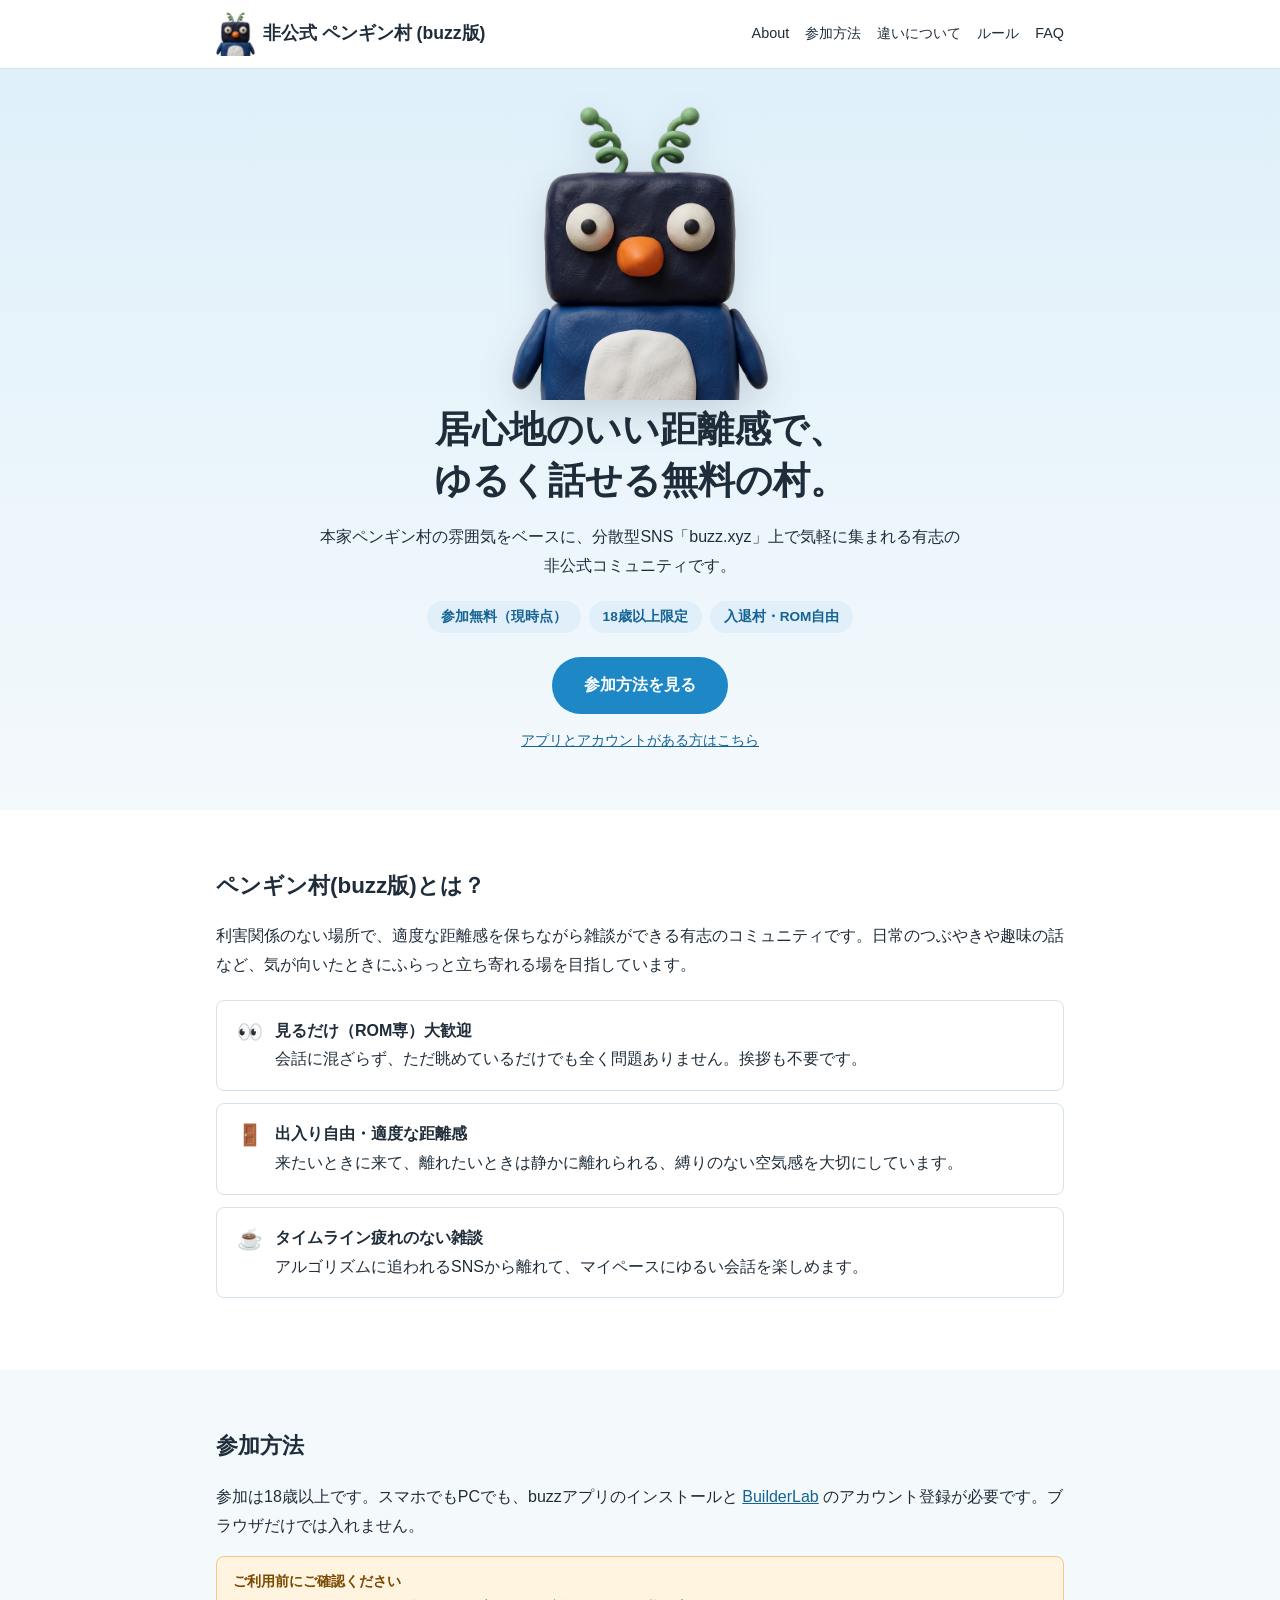
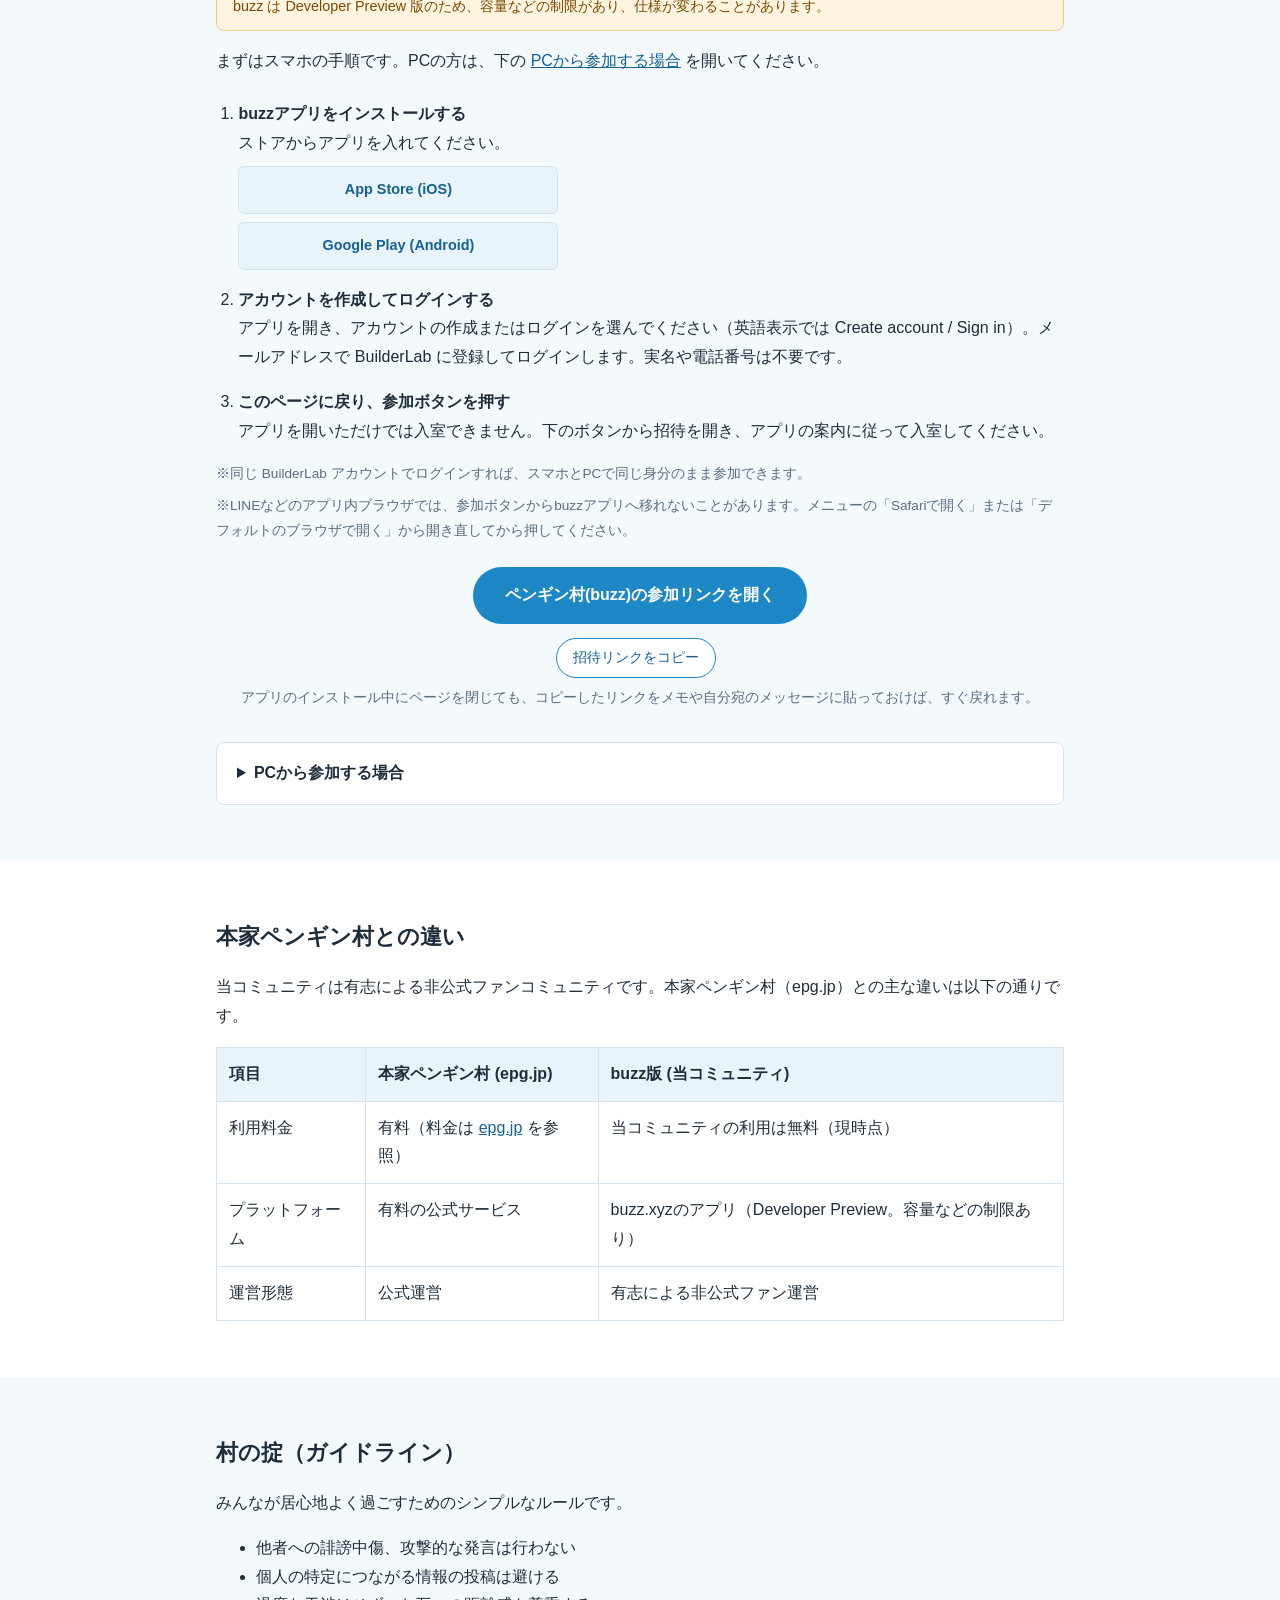
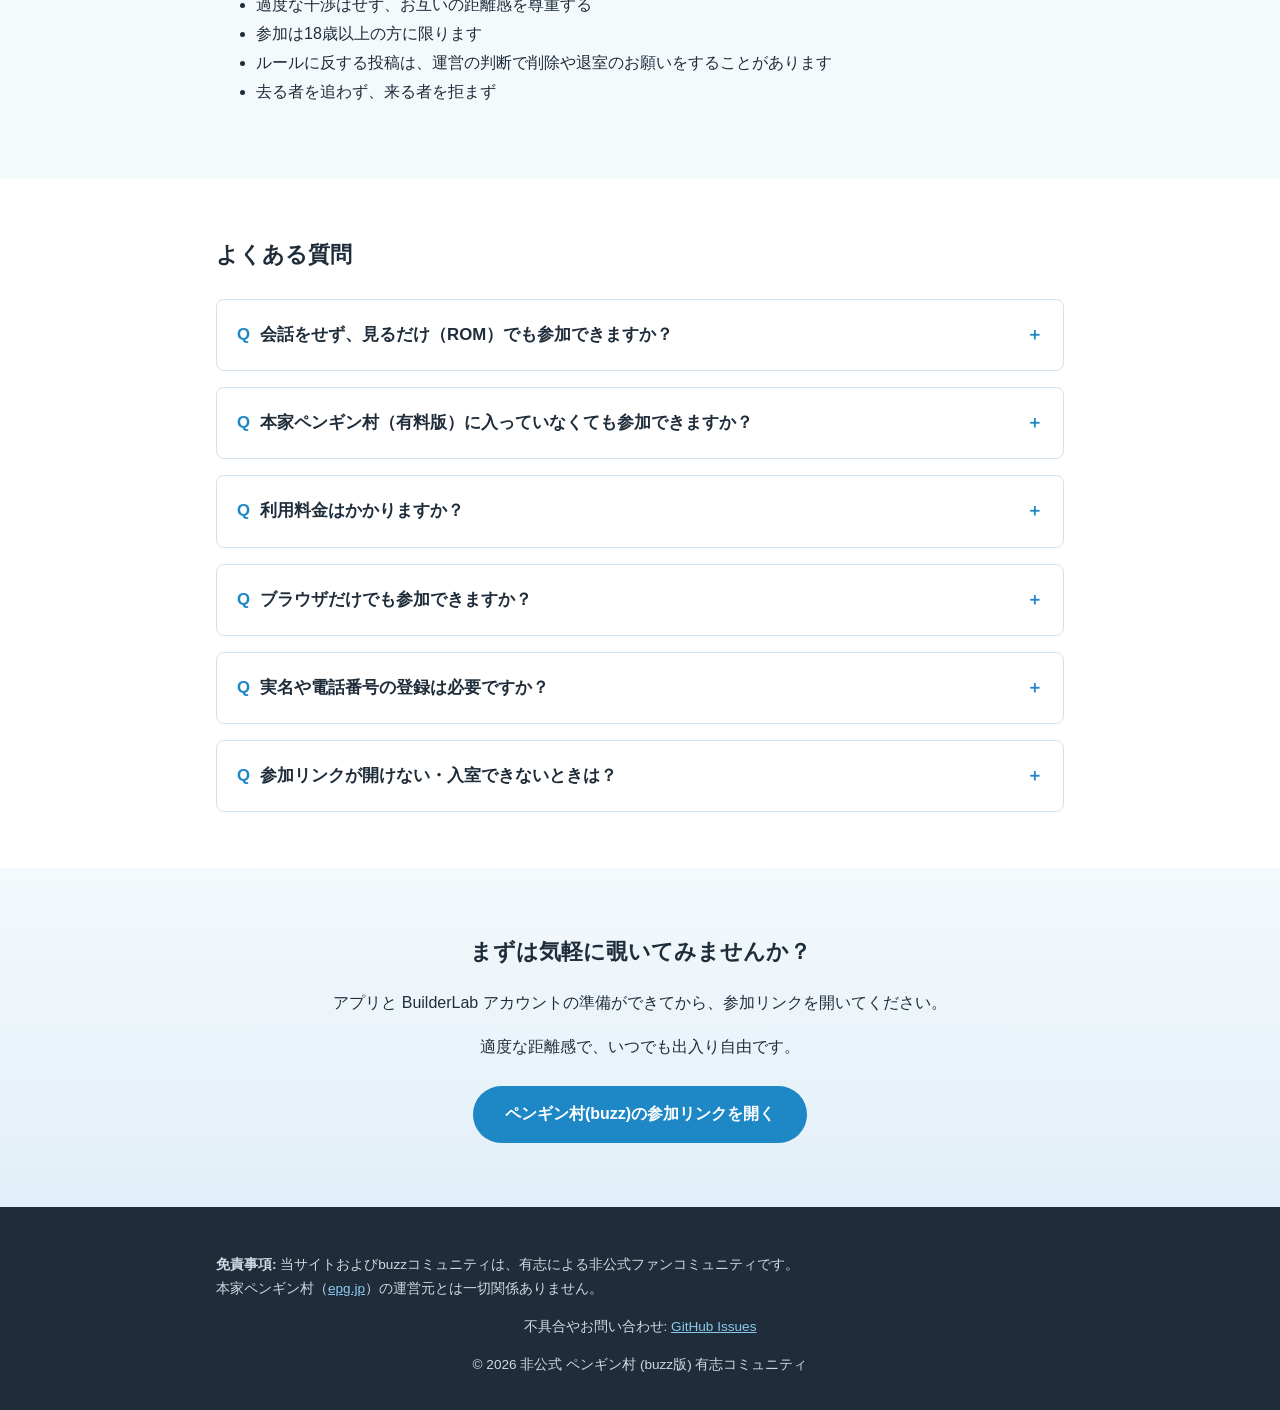
==== commit af97b9a3: "feat: 参加導線とアクセシビリティを改善 - 招待リンクのコピーボタンと Developer Preview の注意を参加方法に追加 - セクション順を参加方法優先に変更し、最終CTAの文言を統一" ====
--- a/index.html
+++ b/index.html
@@ -24,6 +24,7 @@
   <link rel="stylesheet" href="./assets/css/style.css">
 </head>
 <body>
+  <a class="skip-link" href="#main">本文へ移動</a>
 
   <!-- Header -->
   <header>
@@ -32,10 +33,10 @@
         <img src="./assets/images/character.png" alt="" class="site-logo" width="640" height="726">
         <span>非公式 ペンギン村 (buzz版)</span>
       </h1>
-      <nav>
+      <nav aria-label="ページ内メニュー">
         <a href="#about">About</a>
+        <a href="#how-to-join">参加方法</a>
         <a href="#comparison">違いについて</a>
-        <a href="#how-to-join">参加方法</a>
         <a href="#rules">ルール</a>
         <a href="#faq">FAQ</a>
       </nav>
@@ -50,6 +51,7 @@
     </div>
   </div>
 
+  <main id="main">
   <!-- Hero Section -->
   <section id="hero">
     <div class="container">
@@ -65,7 +67,7 @@
 
       <div class="cta-container">
         <a href="#how-to-join" class="btn-primary">参加方法を見る</a>
-        <p class="cta-sub"><a class="text-link" href="https://png.communities.buzz.xyz/invite/v2.sfaOH6wN_t54TvFxqt1YUMVeP63g2_CJqPVtWtLfvpg" target="_blank" rel="noopener noreferrer">アプリとアカウントがある方はこちら</a></p>
+        <p class="cta-sub"><a class="text-link" href="https://png.communities.buzz.xyz/invite/v2.sfaOH6wN_t54TvFxqt1YUMVeP63g2_CJqPVtWtLfvpg" target="_blank" rel="noopener noreferrer">アプリとアカウントがある方はこちら<span class="sr-only">（新しいタブで開きます）</span></a></p>
       </div>
     </div>
   </section>
@@ -73,26 +75,26 @@
   <!-- About Section -->
   <section id="about">
     <div class="container">
-      <h3>ペンギン村(buzz版)とは？</h3>
+      <h2>ペンギン村(buzz版)とは？</h2>
       <p>利害関係のない場所で、適度な距離感を保ちながら雑談ができる有志のコミュニティです。日常のつぶやきや趣味の話など、気が向いたときにふらっと立ち寄れる場を目指しています。</p>
       
       <ul class="features-list">
         <li>
-          <span class="icon">👀</span>
+          <span class="icon" aria-hidden="true">👀</span>
           <div>
             <strong>見るだけ（ROM専）大歓迎</strong><br>
             会話に混ざらず、ただ眺めているだけでも全く問題ありません。挨拶も不要です。
           </div>
         </li>
         <li>
-          <span class="icon">🚪</span>
+          <span class="icon" aria-hidden="true">🚪</span>
           <div>
             <strong>出入り自由・適度な距離感</strong><br>
             来たいときに来て、離れたいときは静かに離れられる、縛りのない空気感を大切にしています。
           </div>
         </li>
         <li>
-          <span class="icon">☕</span>
+          <span class="icon" aria-hidden="true">☕</span>
           <div>
             <strong>タイムライン疲れのない雑談</strong><br>
             アルゴリズムに追われるSNSから離れて、マイペースにゆるい会話を楽しめます。
@@ -102,45 +104,15 @@
     </div>
   </section>
 
-  <!-- Comparison Section -->
-  <section id="comparison">
-    <div class="container">
-      <h3>本家ペンギン村との違い</h3>
-      <p>当コミュニティは有志による非公式ファンコミュニティです。本家ペンギン村（epg.jp）との主な違いは以下の通りです。</p>
-      <table>
-        <thead>
-          <tr>
-            <th>項目</th>
-            <th>本家ペンギン村 (epg.jp)</th>
-            <th>buzz版 (当コミュニティ)</th>
-          </tr>
-        </thead>
-        <tbody>
-          <tr>
-            <td>利用料金</td>
-            <td>有料</td>
-            <td>当コミュニティの利用は無料（現時点）</td>
-          </tr>
-          <tr>
-            <td>プラットフォーム</td>
-            <td>有料の公式サービス</td>
-            <td>buzz.xyzのアプリ（Developer Preview。容量などの制限あり）</td>
-          </tr>
-          <tr>
-            <td>運営形態</td>
-            <td>公式運営</td>
-            <td>有志による非公式ファン運営</td>
-          </tr>
-        </tbody>
-      </table>
-    </div>
-  </section>
-
   <!-- How to Join Section -->
   <section id="how-to-join">
     <div class="container">
-      <h3>参加方法</h3>
-      <p>参加は18歳以上です。スマホでもPCでも、buzzアプリのインストールと <a class="text-link" href="https://app.builderlab.xyz/buzz" target="_blank" rel="noopener noreferrer">BuilderLab</a> のアカウント登録が必要です。ブラウザだけでは入れません。</p>
+      <h2>参加方法</h2>
+      <p>参加は18歳以上です。スマホでもPCでも、buzzアプリのインストールと <a class="text-link" href="https://app.builderlab.xyz/buzz" target="_blank" rel="noopener noreferrer">BuilderLab<span class="sr-only">（新しいタブで開きます）</span></a> のアカウント登録が必要です。ブラウザだけでは入れません。</p>
+      <div class="join-caution">
+        <strong>ご利用前にご確認ください</strong>
+        buzz は Developer Preview 版のため、容量などの制限があり、仕様が変わることがあります。
+      </div>
       <p>まずはスマホの手順です。PCの方は、下の <a class="text-link" href="#join-pc">PCから参加する場合</a> を開いてください。</p>
 
       <ol class="join-steps">
@@ -149,11 +121,9 @@
           ストアからアプリを入れてください。
           <div class="app-buttons">
             <a href="https://apps.apple.com/app/buzz-chat-with-your-hive/id6779728271" class="btn-store" target="_blank" rel="noopener noreferrer">
-              App Store (iOS)
-            </a>
+              App Store (iOS)<span class="sr-only">（新しいタブで開きます）</span></a>
             <a href="https://play.google.com/store/apps/details?id=xyz.block.buzz.mobile" class="btn-store" target="_blank" rel="noopener noreferrer">
-              Google Play (Android)
-            </a>
+              Google Play (Android)<span class="sr-only">（新しいタブで開きます）</span></a>
           </div>
         </li>
         <li>
@@ -170,8 +140,12 @@
 
       <div class="cta-container">
         <a href="https://png.communities.buzz.xyz/invite/v2.sfaOH6wN_t54TvFxqt1YUMVeP63g2_CJqPVtWtLfvpg" class="btn-primary" target="_blank" rel="noopener noreferrer">
-          ペンギン村(buzz)の参加リンクを開く
-        </a>
+          ペンギン村(buzz)の参加リンクを開く<span class="sr-only">（新しいタブで開きます）</span></a>
+        <p class="cta-sub">
+          <button type="button" class="btn-copy" data-copy-invite>招待リンクをコピー</button>
+          <span class="copy-status" role="status"></span>
+        </p>
+        <p class="join-note">アプリのインストール中にページを閉じても、コピーしたリンクをメモや自分宛のメッセージに貼っておけば、すぐ戻れます。</p>
       </div>
 
       <details id="join-pc" class="join-pc">
@@ -183,8 +157,7 @@
             macOS / Windows / Linux 向けです。公式のダウンロードから入手してください。
             <div class="app-buttons">
               <a href="https://github.com/block/buzz-app/releases" class="btn-store" target="_blank" rel="noopener noreferrer">
-                デスクトップ版をダウンロード
-              </a>
+                デスクトップ版をダウンロード<span class="sr-only">（新しいタブで開きます）</span></a>
             </div>
           </li>
           <li>
@@ -200,15 +173,51 @@
     </div>
   </section>
 
+  <!-- Comparison Section -->
+  <section id="comparison">
+    <div class="container">
+      <h2>本家ペンギン村との違い</h2>
+      <p>当コミュニティは有志による非公式ファンコミュニティです。本家ペンギン村（epg.jp）との主な違いは以下の通りです。</p>
+      <table>
+        <thead>
+          <tr>
+            <th>項目</th>
+            <th>本家ペンギン村 (epg.jp)</th>
+            <th>buzz版 (当コミュニティ)</th>
+          </tr>
+        </thead>
+        <tbody>
+          <tr>
+            <td>利用料金</td>
+            <td>有料（料金は <a class="text-link" href="https://epg.jp/" target="_blank" rel="noopener noreferrer">epg.jp<span class="sr-only">（新しいタブで開きます）</span></a> を参照）</td>
+            <td>当コミュニティの利用は無料（現時点）</td>
+          </tr>
+          <tr>
+            <td>プラットフォーム</td>
+            <td>有料の公式サービス</td>
+            <td>buzz.xyzのアプリ（Developer Preview。容量などの制限あり）</td>
+          </tr>
+          <tr>
+            <td>運営形態</td>
+            <td>公式運営</td>
+            <td>有志による非公式ファン運営</td>
+          </tr>
+        </tbody>
+      </table>
+    </div>
+  </section>
+
   <!-- Rules Section -->
   <section id="rules">
     <div class="container">
-      <h3>村の掟（ガイドライン）</h3>
+      <h2>村の掟（ガイドライン）</h2>
       <p>みんなが居心地よく過ごすためのシンプルなルールです。</p>
       <ul>
         <li>他者への誹謗中傷、攻撃的な発言は行わない</li>
         <li>個人の特定につながる情報の投稿は避ける</li>
         <li>過度な干渉はせず、お互いの距離感を尊重する</li>
+        <li>参加は18歳以上の方に限ります</li>
+        <li>ルールに反する投稿は、運営の判断で削除や退室のお願いをすることがあります</li>
         <li>去る者を追わず、来る者を拒まず</li>
       </ul>
     </div>
@@ -217,32 +226,32 @@
   <!-- FAQ Section -->
   <section id="faq">
     <div class="container">
-      <h3>よくある質問</h3>
+      <h2>よくある質問</h2>
       <div class="faq-list">
-        <div class="faq-item">
-          <div class="faq-q">会話をせず、見るだけ（ROM）でも参加できますか？</div>
+        <details class="faq-item">
+          <summary class="faq-q">会話をせず、見るだけ（ROM）でも参加できますか？</summary>
           <div class="faq-a"><span>もちろん大歓迎です。挨拶も不要ですので、気軽に雰囲気を覗いてみてください。</span></div>
-        </div>
-        <div class="faq-item">
-          <div class="faq-q">本家ペンギン村（有料版）に入っていなくても参加できますか？</div>
+        </details>
+        <details class="faq-item">
+          <summary class="faq-q">本家ペンギン村（有料版）に入っていなくても参加できますか？</summary>
           <div class="faq-a"><span>はい、どなたでも自由にご参加いただけます。本家未参加の方もお気軽にどうぞ。</span></div>
-        </div>
-        <div class="faq-item">
-          <div class="faq-q">利用料金はかかりますか？</div>
+        </details>
+        <details class="faq-item">
+          <summary class="faq-q">利用料金はかかりますか？</summary>
           <div class="faq-a"><span>当コミュニティの利用は無料です（現時点。buzzプラットフォーム自体の仕様変更等の場合を除く）。</span></div>
-        </div>
-        <div class="faq-item">
-          <div class="faq-q">ブラウザだけでも参加できますか？</div>
+        </details>
+        <details class="faq-item">
+          <summary class="faq-q">ブラウザだけでも参加できますか？</summary>
           <div class="faq-a"><span>参加できません。スマホでもPCでもbuzzアプリのインストールが必要です。あわせて BuilderLab のアカウント登録も必要です。</span></div>
-        </div>
-        <div class="faq-item">
-          <div class="faq-q">実名や電話番号の登録は必要ですか？</div>
+        </details>
+        <details class="faq-item">
+          <summary class="faq-q">実名や電話番号の登録は必要ですか？</summary>
           <div class="faq-a"><span>実名や電話番号は不要です。BuilderLab のアカウント登録（メールアドレス）は必要です。村の中ではニックネームで参加できます。</span></div>
-        </div>
-        <div class="faq-item">
-          <div class="faq-q">参加リンクが開けない・入室できないときは？</div>
-          <div class="faq-a"><span>招待リンクは定期的に更新されます。古いページを開いている場合は再読み込みして最新のリンクを押してください。LINEなどのアプリ内ブラウザの場合は、Safari / Chrome で開き直してください。それでも解決しない場合は、<a class="text-link" href="https://github.com/shumpeipei/penguin-village-buzz/issues" target="_blank" rel="noopener noreferrer">GitHub Issues</a> でお知らせください。</span></div>
-        </div>
+        </details>
+        <details class="faq-item">
+          <summary class="faq-q">参加リンクが開けない・入室できないときは？</summary>
+          <div class="faq-a"><span>招待リンクは定期的に更新されます。古いページを開いている場合は再読み込みして最新のリンクを押してください。LINEなどのアプリ内ブラウザの場合は、Safari / Chrome で開き直してください。それでも解決しない場合は、<a class="text-link" href="https://github.com/shumpeipei/penguin-village-buzz/issues" target="_blank" rel="noopener noreferrer">GitHub Issues<span class="sr-only">（新しいタブで開きます）</span></a> でお知らせください。</span></div>
+        </details>
       </div>
     </div>
   </section>
@@ -250,25 +259,26 @@
   <!-- Final CTA Section -->
   <section id="final-cta">
     <div class="container">
-      <h3>まずは気軽に覗いてみませんか？</h3>
+      <h2>まずは気軽に覗いてみませんか？</h2>
       <p>アプリと BuilderLab アカウントの準備ができてから、参加リンクを開いてください。</p>
       <p>適度な距離感で、いつでも出入り自由です。</p>
       <div class="cta-container">
         <a href="https://png.communities.buzz.xyz/invite/v2.sfaOH6wN_t54TvFxqt1YUMVeP63g2_CJqPVtWtLfvpg" class="btn-primary" target="_blank" rel="noopener noreferrer">
-          無料でペンギン村(buzz)に参加する
-        </a>
-      </div>
-    </div>
-  </section>
+          ペンギン村(buzz)の参加リンクを開く<span class="sr-only">（新しいタブで開きます）</span></a>
+      </div>
+    </div>
+  </section>
+
+  </main>
 
   <!-- Footer -->
   <footer>
     <div class="container">
       <p class="disclaimer">
         <strong>免責事項:</strong> 当サイトおよびbuzzコミュニティは、有志による非公式ファンコミュニティです。<br>
-        本家ペンギン村（<a href="https://epg.jp/" target="_blank" rel="noopener noreferrer">epg.jp</a>）の運営元とは一切関係ありません。
+        本家ペンギン村（<a href="https://epg.jp/" target="_blank" rel="noopener noreferrer">epg.jp<span class="sr-only">（新しいタブで開きます）</span></a>）の運営元とは一切関係ありません。
       </p>
-      <p class="support">不具合やお問い合わせ: <a href="https://github.com/shumpeipei/penguin-village-buzz/issues" target="_blank" rel="noopener noreferrer">GitHub Issues</a></p>
+      <p class="support">不具合やお問い合わせ: <a href="https://github.com/shumpeipei/penguin-village-buzz/issues" target="_blank" rel="noopener noreferrer">GitHub Issues<span class="sr-only">（新しいタブで開きます）</span></a></p>
       <p class="copyright">&copy; 2026 非公式 ペンギン村 (buzz版) 有志コミュニティ</p>
     </div>
   </footer>
--- a/assets/css/style.css
+++ b/assets/css/style.css
@@ -92,7 +92,7 @@
   font-weight: bold;
 }
 
-h3 { font-size: 1.4rem; margin-top: 0; margin-bottom: 16px; }
+section h2 { font-size: 1.4rem; margin-top: 0; margin-bottom: 16px; }
 
 .cta-container { margin-top: 24px; text-align: center; }
 
@@ -205,13 +205,22 @@
   padding: 20px;
 }
 .faq-q {
+  cursor: pointer;
+  list-style: none;
   font-weight: bold;
   font-size: 1.05rem;
-  margin-bottom: 8px;
   color: var(--color-text);
   display: flex;
   gap: 10px;
 }
+.faq-q::-webkit-details-marker { display: none; }
+.faq-q::after {
+  content: "＋";
+  margin-left: auto;
+  color: var(--color-primary);
+}
+.faq-item[open] > .faq-q::after { content: "－"; }
+.faq-item[open] > .faq-q { margin-bottom: 8px; }
 .faq-q::before {
   content: "Q";
   color: var(--color-primary);
@@ -274,3 +283,54 @@
 
 .support { text-align: center; margin: 12px 0; }
 .faq-a > span { flex: 1; min-width: 0; }
+
+/* アクセシビリティ */
+.sr-only {
+  position: absolute;
+  width: 1px;
+  height: 1px;
+  margin: -1px;
+  padding: 0;
+  overflow: hidden;
+  clip: rect(0, 0, 0, 0);
+  white-space: nowrap;
+  border: 0;
+}
+.skip-link {
+  position: absolute;
+  left: 8px;
+  top: -48px;
+  z-index: 20;
+  padding: 8px 14px;
+  background: var(--color-primary-dark);
+  color: #fff;
+  border-radius: 6px;
+}
+.skip-link:focus { top: 8px; }
+:focus-visible { outline: 3px solid #f5a623; outline-offset: 2px; }
+
+/* Developer Preview 注意 */
+.join-caution {
+  background: #fff4e0;
+  border: 1px solid #f0c987;
+  color: #7a4a00;
+  border-radius: 8px;
+  padding: 12px 16px;
+  font-size: 0.9rem;
+  line-height: 1.7;
+}
+.join-caution strong { display: block; }
+
+/* 招待リンクのコピー */
+.btn-copy {
+  font: inherit;
+  font-size: 0.9rem;
+  padding: 6px 16px;
+  background: var(--color-surface);
+  color: var(--color-primary-dark);
+  border: 1px solid var(--color-primary);
+  border-radius: 999px;
+  cursor: pointer;
+}
+.btn-copy:hover { background: #e8f3fa; }
+.copy-status { margin-left: 8px; font-size: 0.85rem; color: var(--color-text-muted); }
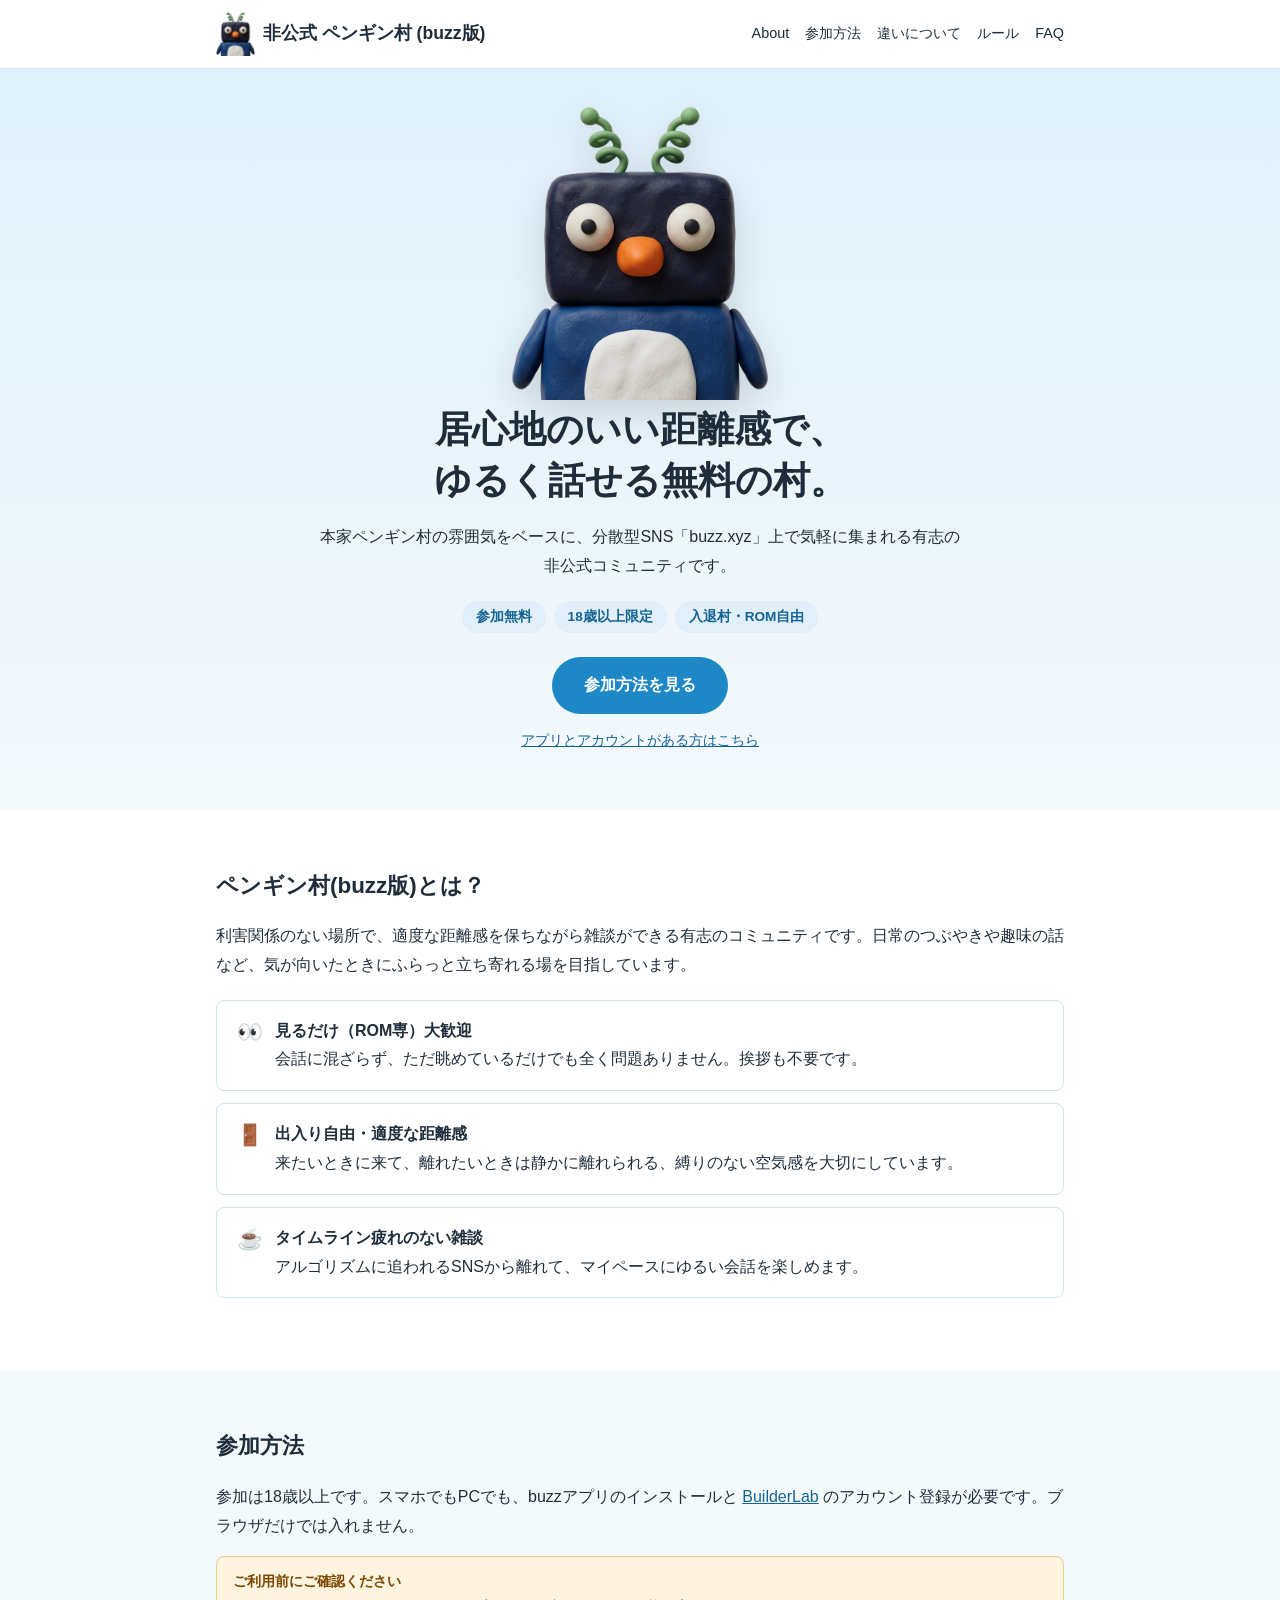
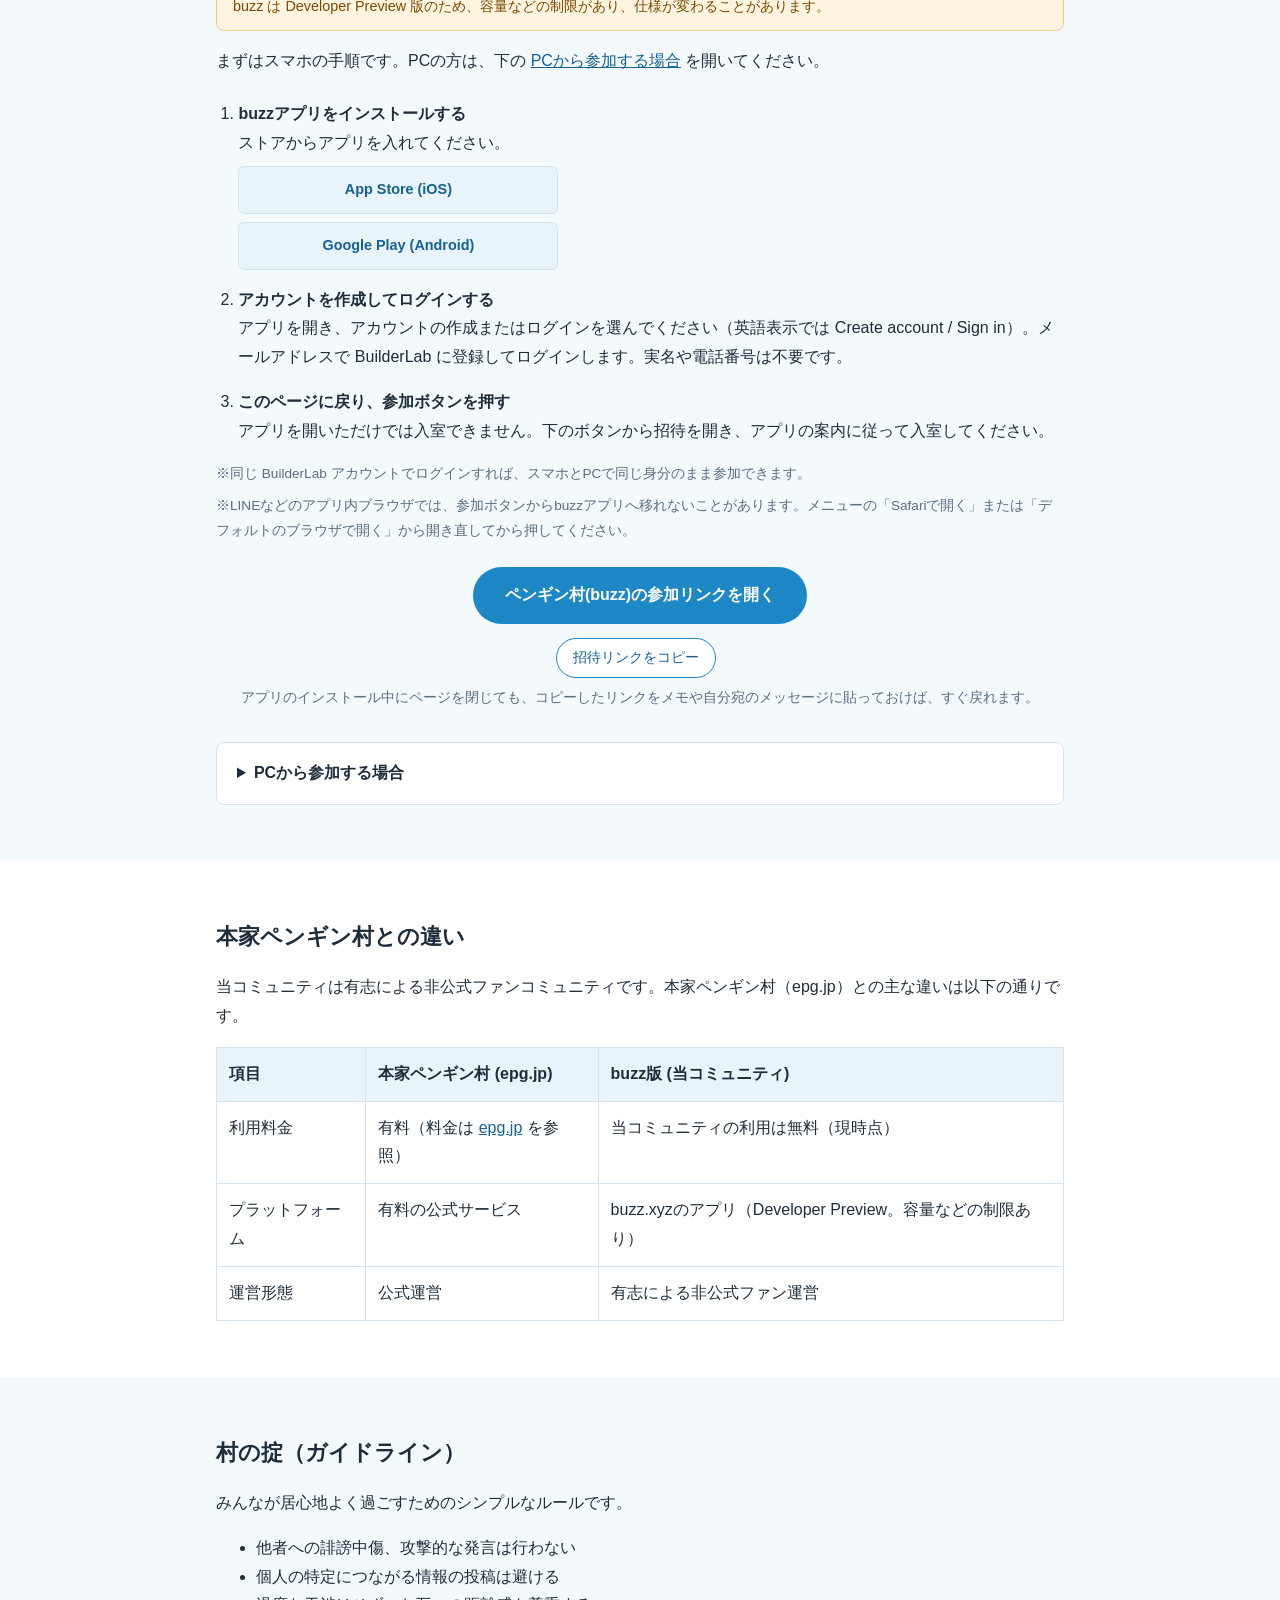
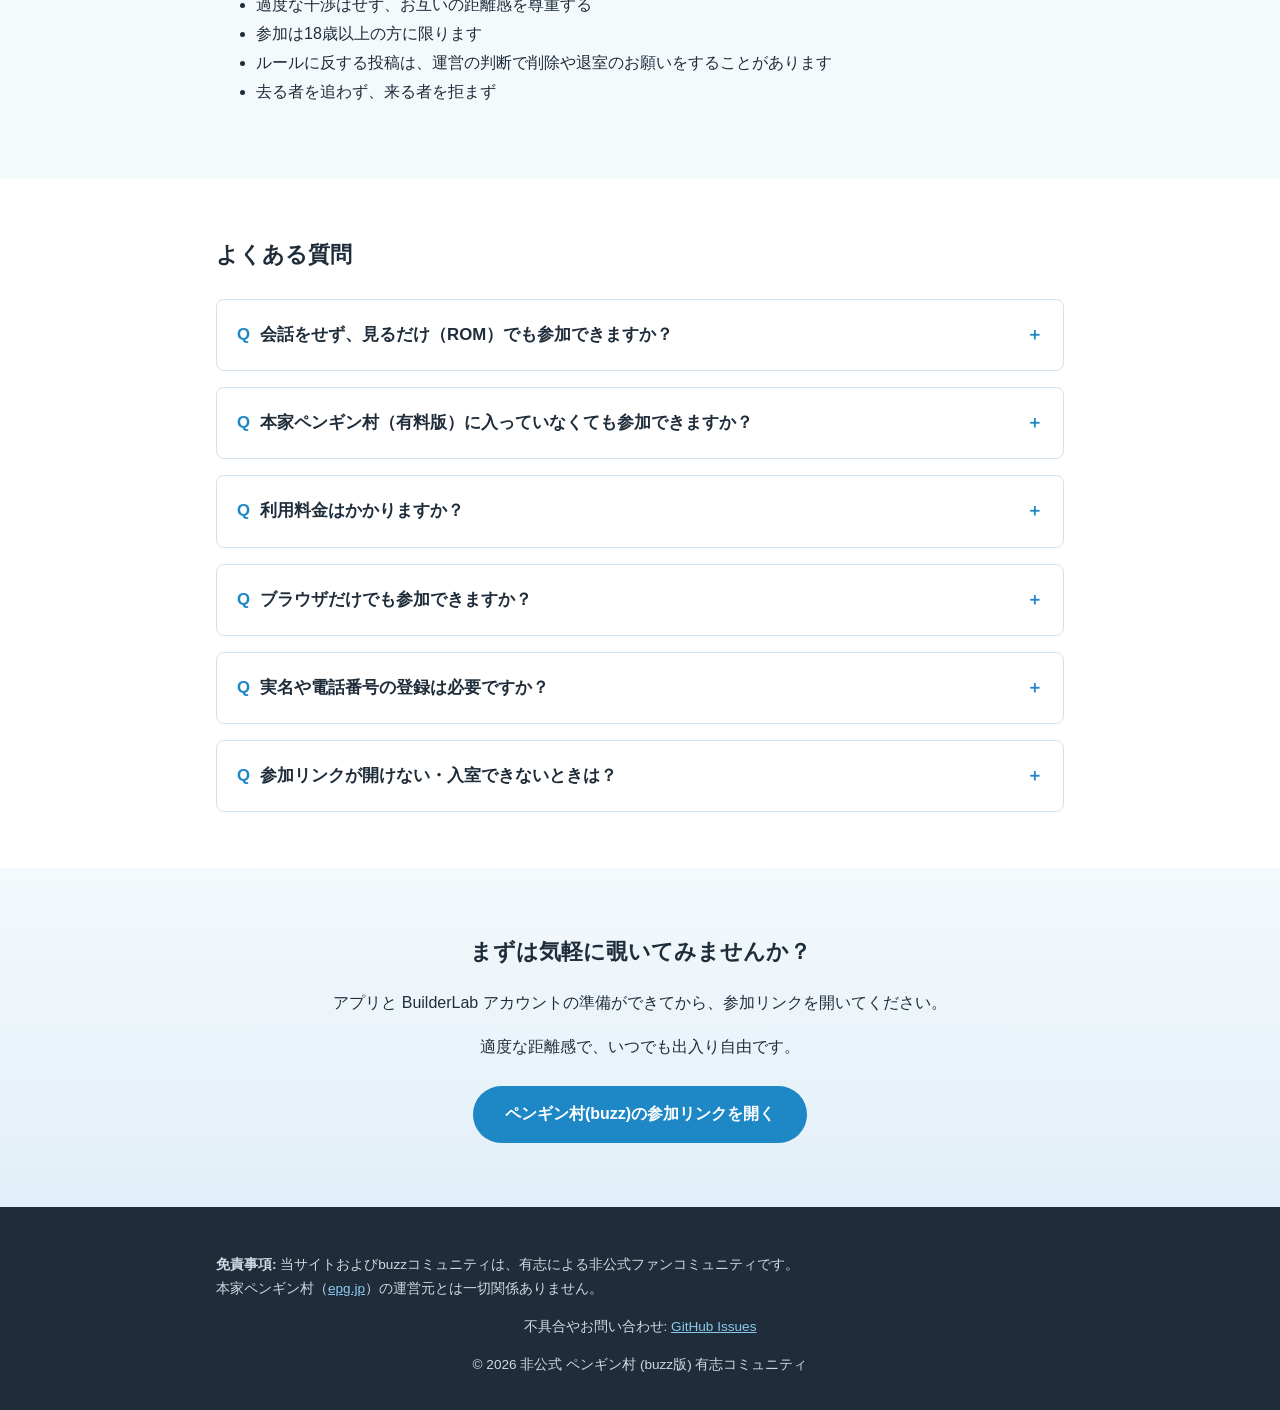
==== commit 1a9c010a: "fix: ヒーローのタグから「現時点」を削除 Co-Authored-By: Claude Sonnet 5.5 <noreply@anthropic.com>" ====
--- a/index.html
+++ b/index.html
@@ -60,7 +60,7 @@
       <p>本家ペンギン村の雰囲気をベースに、分散型SNS「buzz.xyz」上で気軽に集まれる有志の非公式コミュニティです。</p>
       
       <div class="hero-tags">
-        <span class="hero-tag">参加無料（現時点）</span>
+        <span class="hero-tag">参加無料</span>
         <span class="hero-tag">18歳以上限定</span>
         <span class="hero-tag">入退村・ROM自由</span>
       </div>
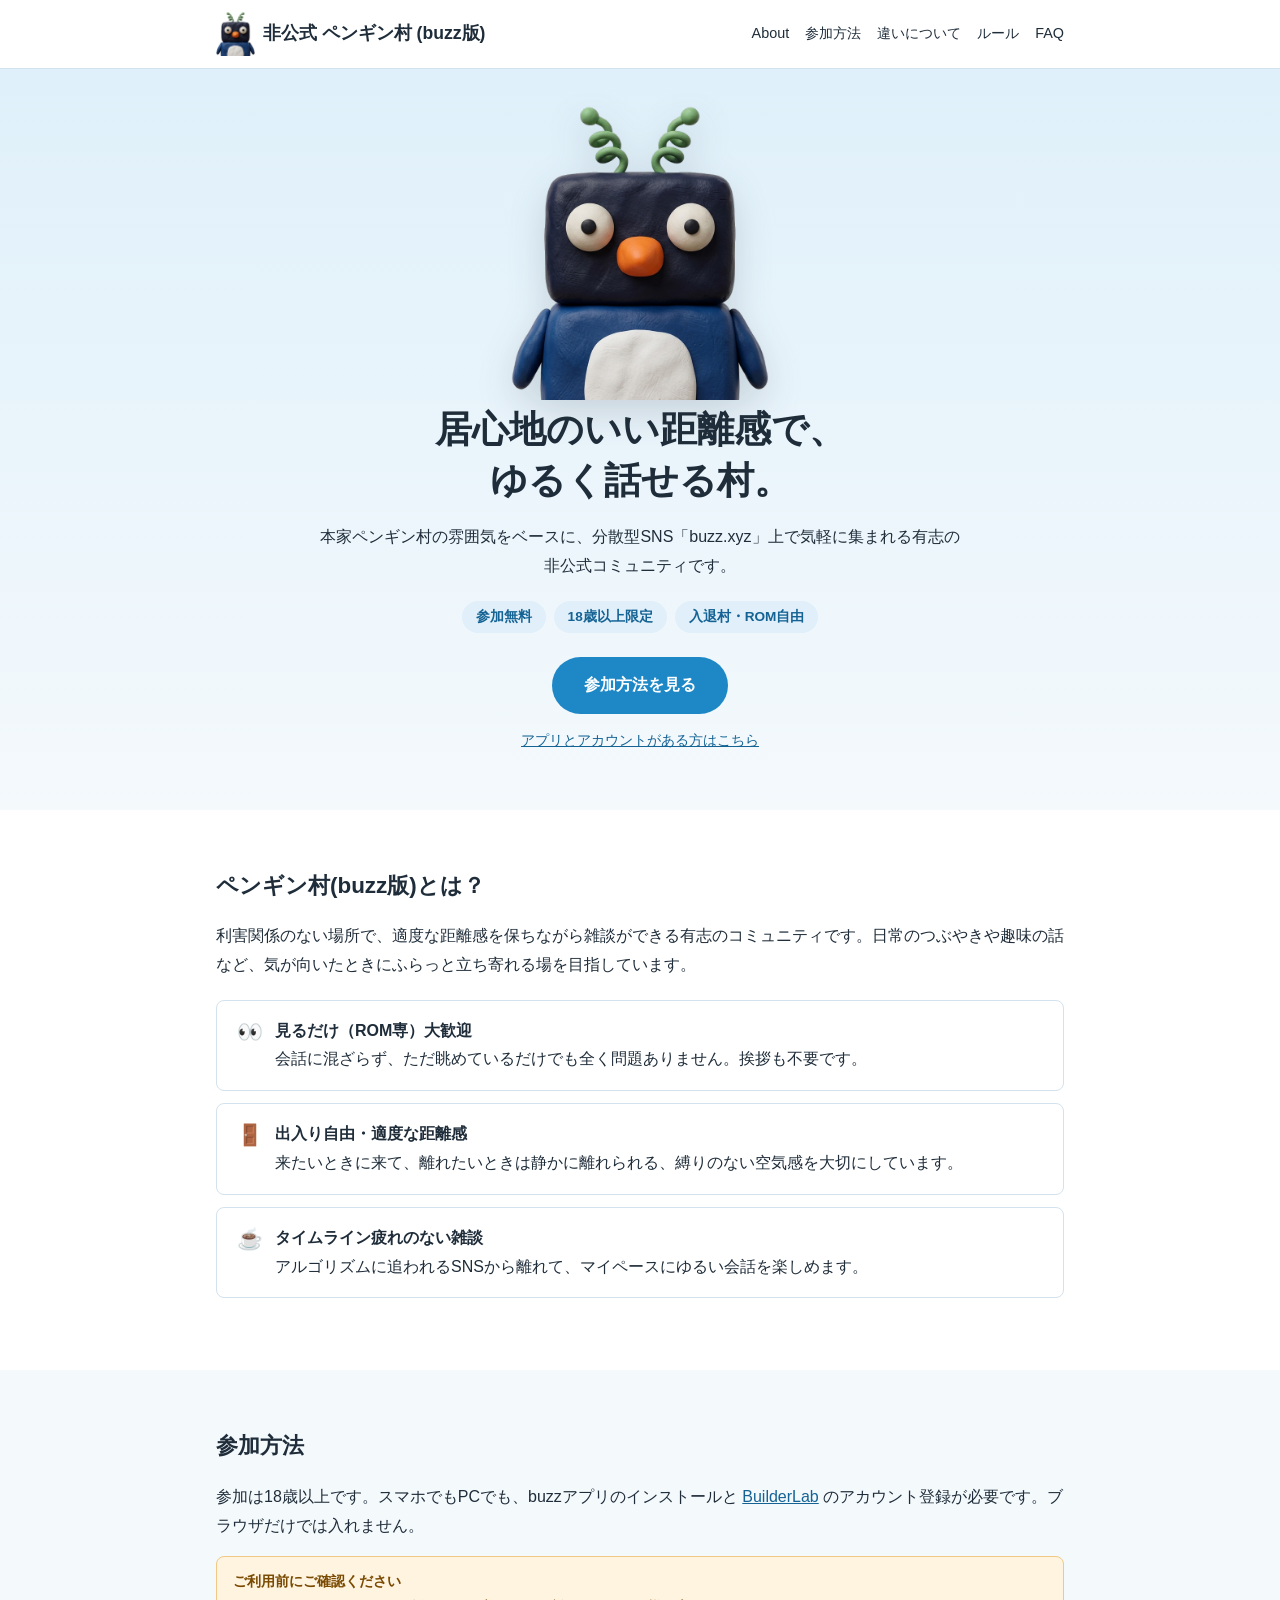
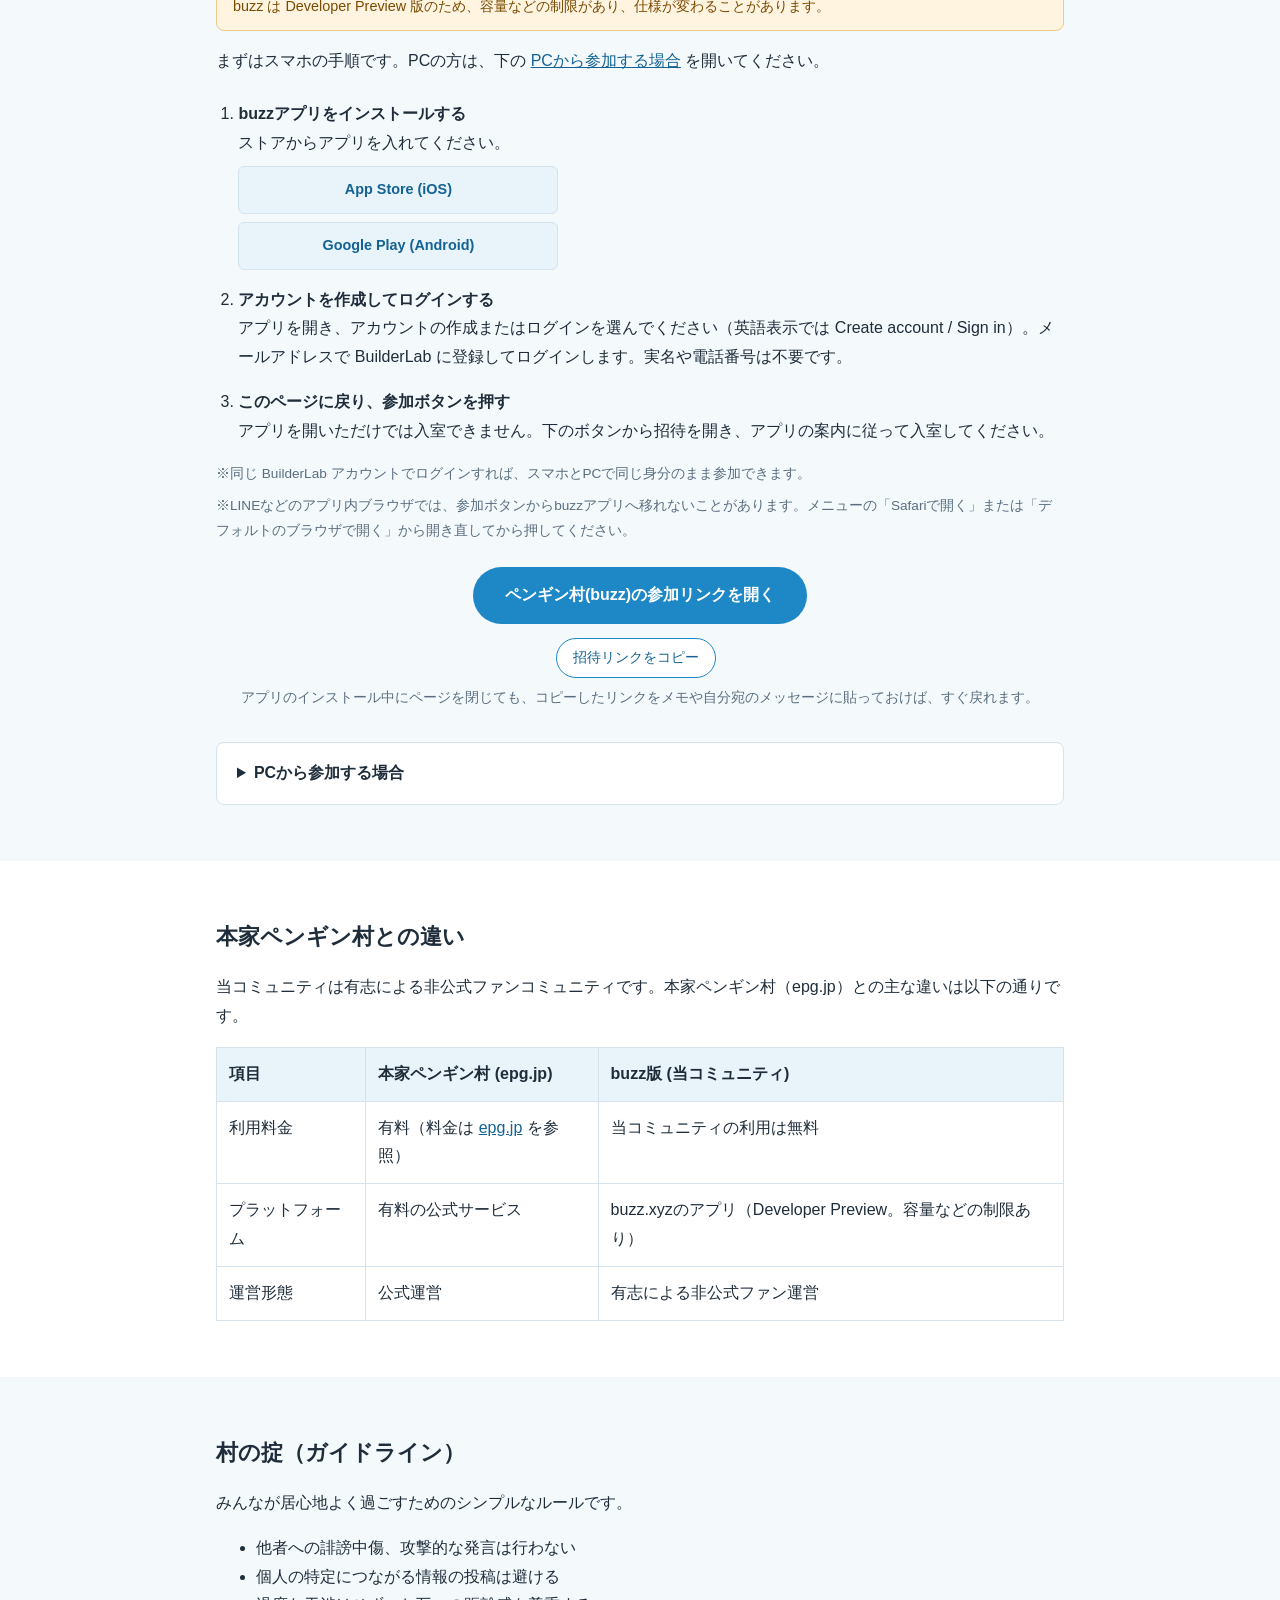
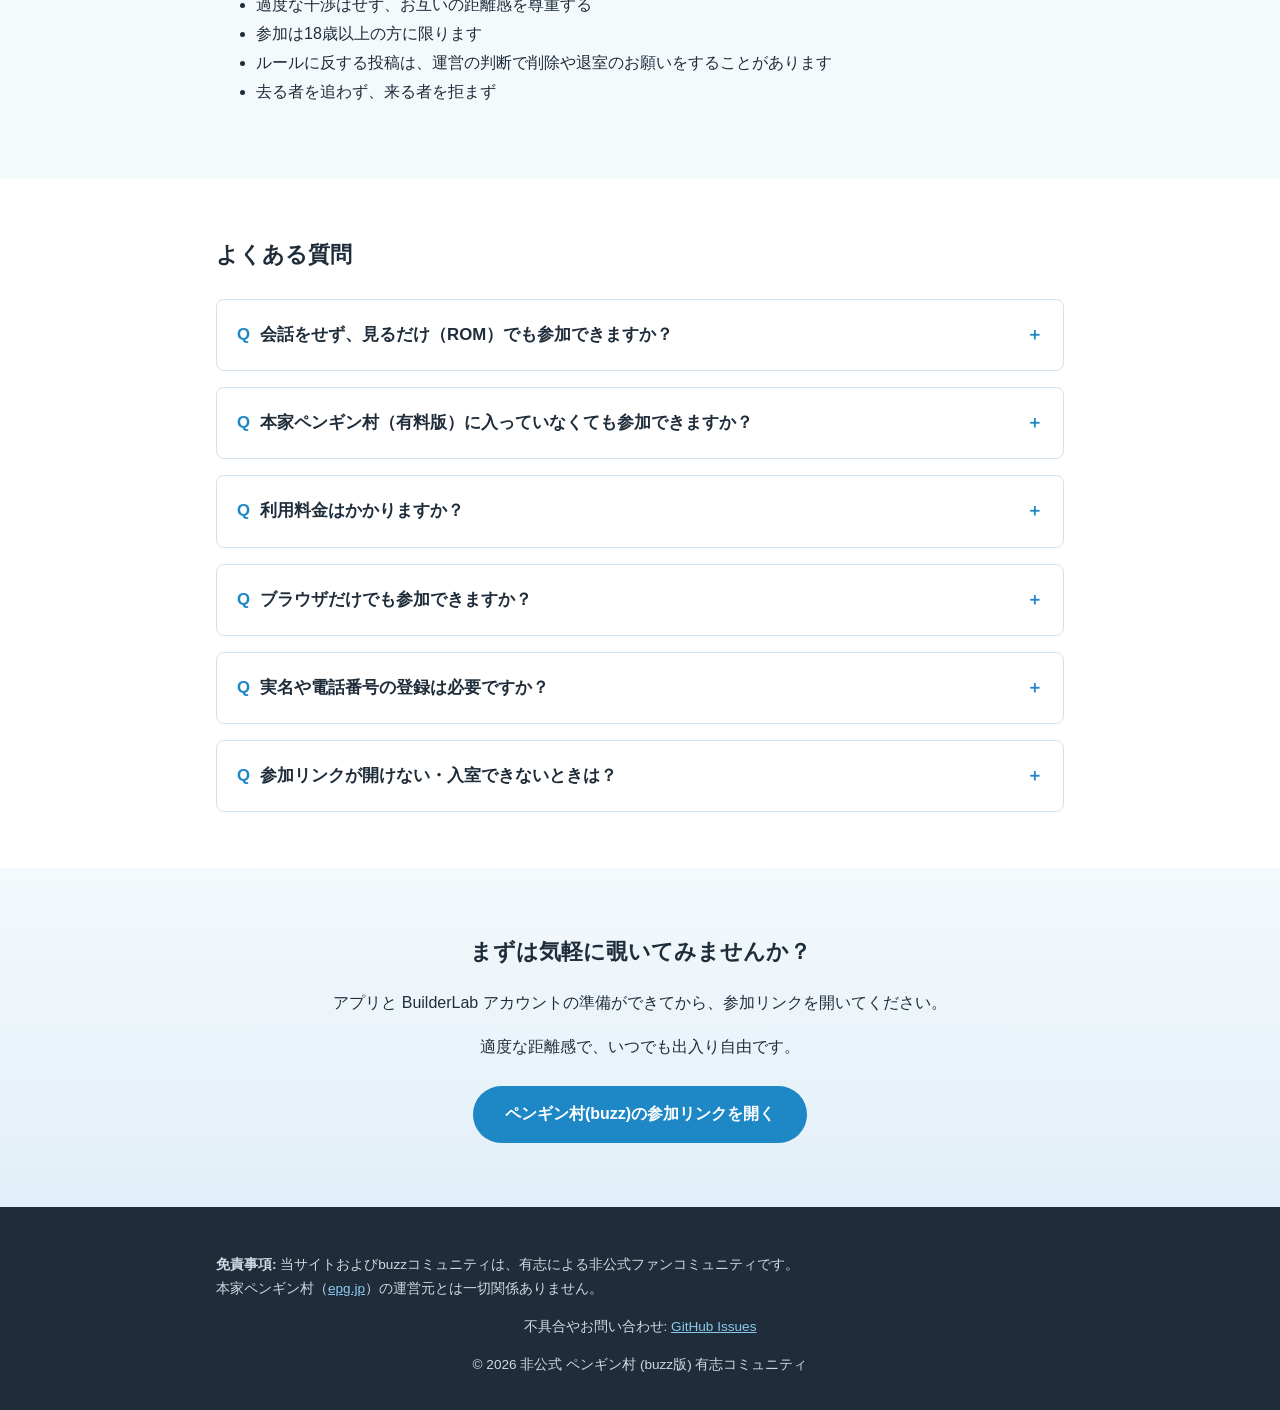
==== commit 4dd6e0c9: "update 文言修正" ====
--- a/index.html
+++ b/index.html
@@ -1,288 +1,318 @@
 <!DOCTYPE html>
 <html lang="ja">
+
 <head>
-  <meta charset="UTF-8">
-  <meta name="viewport" content="width=device-width, initial-scale=1.0">
-  <title>非公式 ペンギン村 (buzz版) - 無料で話せる、ゆるいコミュニティ</title>
-  <meta name="description" content="本家ペンギン村の空気感をそのままに、buzz.xyz上で参加できる有志の非公式コミュニティです。参加は18歳以上。利用料金は無料です（現時点）。">
-
-  <!-- OGP設定 -->
-  <meta property="og:title" content="非公式 ペンギン村 (buzz版) - 無料で話せる、ゆるいコミュニティ">
-  <meta property="og:description" content="有志による非公式コミュニティの案内ページ。参加は18歳以上。利用料金は無料です（現時点）。">
-  <meta property="og:type" content="website">
-  <meta property="og:url" content="https://shumpeipei.github.io/penguin-village-buzz/">
-  <meta property="og:image" content="https://shumpeipei.github.io/penguin-village-buzz/assets/images/og-image.png">
-  <meta property="og:image:width" content="1200">
-  <meta property="og:image:height" content="630">
-  <meta name="twitter:card" content="summary_large_image">
-
-  <!-- Favicon & Touch Icon -->
-  <link rel="icon" type="image/png" href="./assets/images/favicon.png">
-  <link rel="apple-touch-icon" href="./assets/images/apple-touch-icon.png">
-
-  <!-- Stylesheet -->
-  <link rel="stylesheet" href="./assets/css/style.css">
+    <meta charset="UTF-8">
+    <meta name="viewport" content="width=device-width, initial-scale=1.0">
+    <title>非公式 ペンギン村 (buzz版) - ゆるいコミュニティ</title>
+    <meta name="description" content="本家ペンギン村の空気感をそのままに、buzz.xyz上で参加できる有志の非公式コミュニティです。参加は18歳以上。利用料金は無料です（現時点）。">
+
+    <!-- OGP設定 -->
+    <meta property="og:title" content="非公式 ペンギン村 (buzz版) - ゆるいコミュニティ">
+    <meta property="og:description" content="有志による非公式コミュニティの案内ページ。参加は18歳以上。利用料金は無料です。">
+    <meta property="og:type" content="website">
+    <meta property="og:url" content="https://shumpeipei.github.io/penguin-village-buzz/">
+    <meta property="og:image" content="https://shumpeipei.github.io/penguin-village-buzz/assets/images/og-image.png">
+    <meta property="og:image:width" content="1200">
+    <meta property="og:image:height" content="630">
+    <meta name="twitter:card" content="summary_large_image">
+
+    <!-- Favicon & Touch Icon -->
+    <link rel="icon" type="image/png" href="./assets/images/favicon.png">
+    <link rel="apple-touch-icon" href="./assets/images/apple-touch-icon.png">
+
+    <!-- Stylesheet -->
+    <link rel="stylesheet" href="./assets/css/style.css">
 </head>
+
 <body>
-  <a class="skip-link" href="#main">本文へ移動</a>
-
-  <!-- Header -->
-  <header>
-    <div class="container">
-      <h1>
-        <img src="./assets/images/character.png" alt="" class="site-logo" width="640" height="726">
-        <span>非公式 ペンギン村 (buzz版)</span>
-      </h1>
-      <nav aria-label="ページ内メニュー">
-        <a href="#about">About</a>
-        <a href="#how-to-join">参加方法</a>
-        <a href="#comparison">違いについて</a>
-        <a href="#rules">ルール</a>
-        <a href="#faq">FAQ</a>
-      </nav>
+    <a class="skip-link" href="#main">本文へ移動</a>
+
+    <!-- Header -->
+    <header>
+        <div class="container">
+            <h1>
+                <img src="./assets/images/character.png" alt="" class="site-logo" width="640" height="726">
+                <span>非公式 ペンギン村 (buzz版)</span>
+            </h1>
+            <nav aria-label="ページ内メニュー">
+                <a href="#about">About</a>
+                <a href="#how-to-join">参加方法</a>
+                <a href="#comparison">違いについて</a>
+                <a href="#rules">ルール</a>
+                <a href="#faq">FAQ</a>
+            </nav>
+        </div>
+    </header>
+
+    <!-- アプリ内ブラウザ警告 (assets/js/main.js が対象ブラウザでのみ表示) -->
+    <div id="inapp-warning" class="inapp-warning" role="alert" hidden>
+        <div class="container">
+            <strong>このブラウザでは参加できないことがあります。</strong>
+            メニューの「Safariで開く」または「デフォルトのブラウザで開く」から開き直してください。
+        </div>
     </div>
-  </header>
-
-  <!-- アプリ内ブラウザ警告 (assets/js/main.js が対象ブラウザでのみ表示) -->
-  <div id="inapp-warning" class="inapp-warning" role="alert" hidden>
-    <div class="container">
-      <strong>このブラウザでは参加できないことがあります。</strong>
-      メニューの「Safariで開く」または「デフォルトのブラウザで開く」から開き直してください。
-    </div>
-  </div>
-
-  <main id="main">
-  <!-- Hero Section -->
-  <section id="hero">
-    <div class="container">
-      <img src="./assets/images/character.png" alt="ペンギン村のキャラクター" class="hero-character" width="640" height="726">
-      <h2>居心地のいい距離感で、<br>ゆるく話せる無料の村。</h2>
-      <p>本家ペンギン村の雰囲気をベースに、分散型SNS「buzz.xyz」上で気軽に集まれる有志の非公式コミュニティです。</p>
-      
-      <div class="hero-tags">
-        <span class="hero-tag">参加無料</span>
-        <span class="hero-tag">18歳以上限定</span>
-        <span class="hero-tag">入退村・ROM自由</span>
-      </div>
-
-      <div class="cta-container">
-        <a href="#how-to-join" class="btn-primary">参加方法を見る</a>
-        <p class="cta-sub"><a class="text-link" href="https://png.communities.buzz.xyz/invite/v2.sfaOH6wN_t54TvFxqt1YUMVeP63g2_CJqPVtWtLfvpg" target="_blank" rel="noopener noreferrer">アプリとアカウントがある方はこちら<span class="sr-only">（新しいタブで開きます）</span></a></p>
-      </div>
-    </div>
-  </section>
-
-  <!-- About Section -->
-  <section id="about">
-    <div class="container">
-      <h2>ペンギン村(buzz版)とは？</h2>
-      <p>利害関係のない場所で、適度な距離感を保ちながら雑談ができる有志のコミュニティです。日常のつぶやきや趣味の話など、気が向いたときにふらっと立ち寄れる場を目指しています。</p>
-      
-      <ul class="features-list">
-        <li>
-          <span class="icon" aria-hidden="true">👀</span>
-          <div>
-            <strong>見るだけ（ROM専）大歓迎</strong><br>
-            会話に混ざらず、ただ眺めているだけでも全く問題ありません。挨拶も不要です。
-          </div>
-        </li>
-        <li>
-          <span class="icon" aria-hidden="true">🚪</span>
-          <div>
-            <strong>出入り自由・適度な距離感</strong><br>
-            来たいときに来て、離れたいときは静かに離れられる、縛りのない空気感を大切にしています。
-          </div>
-        </li>
-        <li>
-          <span class="icon" aria-hidden="true">☕</span>
-          <div>
-            <strong>タイムライン疲れのない雑談</strong><br>
-            アルゴリズムに追われるSNSから離れて、マイペースにゆるい会話を楽しめます。
-          </div>
-        </li>
-      </ul>
-    </div>
-  </section>
-
-  <!-- How to Join Section -->
-  <section id="how-to-join">
-    <div class="container">
-      <h2>参加方法</h2>
-      <p>参加は18歳以上です。スマホでもPCでも、buzzアプリのインストールと <a class="text-link" href="https://app.builderlab.xyz/buzz" target="_blank" rel="noopener noreferrer">BuilderLab<span class="sr-only">（新しいタブで開きます）</span></a> のアカウント登録が必要です。ブラウザだけでは入れません。</p>
-      <div class="join-caution">
-        <strong>ご利用前にご確認ください</strong>
-        buzz は Developer Preview 版のため、容量などの制限があり、仕様が変わることがあります。
-      </div>
-      <p>まずはスマホの手順です。PCの方は、下の <a class="text-link" href="#join-pc">PCから参加する場合</a> を開いてください。</p>
-
-      <ol class="join-steps">
-        <li>
-          <strong>buzzアプリをインストールする</strong><br>
-          ストアからアプリを入れてください。
-          <div class="app-buttons">
-            <a href="https://apps.apple.com/app/buzz-chat-with-your-hive/id6779728271" class="btn-store" target="_blank" rel="noopener noreferrer">
-              App Store (iOS)<span class="sr-only">（新しいタブで開きます）</span></a>
-            <a href="https://play.google.com/store/apps/details?id=xyz.block.buzz.mobile" class="btn-store" target="_blank" rel="noopener noreferrer">
-              Google Play (Android)<span class="sr-only">（新しいタブで開きます）</span></a>
-          </div>
-        </li>
-        <li>
-          <strong>アカウントを作成してログインする</strong><br>
-          アプリを開き、アカウントの作成またはログインを選んでください（英語表示では Create account / Sign in）。メールアドレスで BuilderLab に登録してログインします。実名や電話番号は不要です。
-        </li>
-        <li>
-          <strong>このページに戻り、参加ボタンを押す</strong><br>
-          アプリを開いただけでは入室できません。下のボタンから招待を開き、アプリの案内に従って入室してください。
-        </li>
-      </ol>
-      <div class="join-note">※同じ BuilderLab アカウントでログインすれば、スマホとPCで同じ身分のまま参加できます。</div>
-      <div class="join-note">※LINEなどのアプリ内ブラウザでは、参加ボタンからbuzzアプリへ移れないことがあります。メニューの「Safariで開く」または「デフォルトのブラウザで開く」から開き直してから押してください。</div>
-
-      <div class="cta-container">
-        <a href="https://png.communities.buzz.xyz/invite/v2.sfaOH6wN_t54TvFxqt1YUMVeP63g2_CJqPVtWtLfvpg" class="btn-primary" target="_blank" rel="noopener noreferrer">
-          ペンギン村(buzz)の参加リンクを開く<span class="sr-only">（新しいタブで開きます）</span></a>
-        <p class="cta-sub">
-          <button type="button" class="btn-copy" data-copy-invite>招待リンクをコピー</button>
-          <span class="copy-status" role="status"></span>
-        </p>
-        <p class="join-note">アプリのインストール中にページを閉じても、コピーしたリンクをメモや自分宛のメッセージに貼っておけば、すぐ戻れます。</p>
-      </div>
-
-      <details id="join-pc" class="join-pc">
-        <summary>PCから参加する場合</summary>
-        <p>PCでもブラウザだけでは入れません。デスクトップアプリと BuilderLab のアカウントが必要です。参加は18歳以上です。</p>
-        <ol class="join-steps">
-          <li>
-            <strong>PC用のbuzzアプリをインストールする</strong><br>
-            macOS / Windows / Linux 向けです。公式のダウンロードから入手してください。
-            <div class="app-buttons">
-              <a href="https://github.com/block/buzz-app/releases" class="btn-store" target="_blank" rel="noopener noreferrer">
-                デスクトップ版をダウンロード<span class="sr-only">（新しいタブで開きます）</span></a>
-            </div>
-          </li>
-          <li>
-            <strong>BuilderLabのアカウントでログインする</strong><br>
-            アプリでアカウントの作成またはログインを選んでください（英語表示では Create account / Sign in）。スマホで作ったアカウントと同じもので入れます。
-          </li>
-          <li>
-            <strong>参加リンクをアプリで開く</strong><br>
-            PCのブラウザでこのページの「ペンギン村(buzz)の参加リンクを開く」ボタン（上の手順の下にあります）を押し、アプリの案内に従って入室してください。アプリを起動しただけでは入れません。
-          </li>
-        </ol>
-      </details>
-    </div>
-  </section>
-
-  <!-- Comparison Section -->
-  <section id="comparison">
-    <div class="container">
-      <h2>本家ペンギン村との違い</h2>
-      <p>当コミュニティは有志による非公式ファンコミュニティです。本家ペンギン村（epg.jp）との主な違いは以下の通りです。</p>
-      <table>
-        <thead>
-          <tr>
-            <th>項目</th>
-            <th>本家ペンギン村 (epg.jp)</th>
-            <th>buzz版 (当コミュニティ)</th>
-          </tr>
-        </thead>
-        <tbody>
-          <tr>
-            <td>利用料金</td>
-            <td>有料（料金は <a class="text-link" href="https://epg.jp/" target="_blank" rel="noopener noreferrer">epg.jp<span class="sr-only">（新しいタブで開きます）</span></a> を参照）</td>
-            <td>当コミュニティの利用は無料（現時点）</td>
-          </tr>
-          <tr>
-            <td>プラットフォーム</td>
-            <td>有料の公式サービス</td>
-            <td>buzz.xyzのアプリ（Developer Preview。容量などの制限あり）</td>
-          </tr>
-          <tr>
-            <td>運営形態</td>
-            <td>公式運営</td>
-            <td>有志による非公式ファン運営</td>
-          </tr>
-        </tbody>
-      </table>
-    </div>
-  </section>
-
-  <!-- Rules Section -->
-  <section id="rules">
-    <div class="container">
-      <h2>村の掟（ガイドライン）</h2>
-      <p>みんなが居心地よく過ごすためのシンプルなルールです。</p>
-      <ul>
-        <li>他者への誹謗中傷、攻撃的な発言は行わない</li>
-        <li>個人の特定につながる情報の投稿は避ける</li>
-        <li>過度な干渉はせず、お互いの距離感を尊重する</li>
-        <li>参加は18歳以上の方に限ります</li>
-        <li>ルールに反する投稿は、運営の判断で削除や退室のお願いをすることがあります</li>
-        <li>去る者を追わず、来る者を拒まず</li>
-      </ul>
-    </div>
-  </section>
-
-  <!-- FAQ Section -->
-  <section id="faq">
-    <div class="container">
-      <h2>よくある質問</h2>
-      <div class="faq-list">
-        <details class="faq-item">
-          <summary class="faq-q">会話をせず、見るだけ（ROM）でも参加できますか？</summary>
-          <div class="faq-a"><span>もちろん大歓迎です。挨拶も不要ですので、気軽に雰囲気を覗いてみてください。</span></div>
-        </details>
-        <details class="faq-item">
-          <summary class="faq-q">本家ペンギン村（有料版）に入っていなくても参加できますか？</summary>
-          <div class="faq-a"><span>はい、どなたでも自由にご参加いただけます。本家未参加の方もお気軽にどうぞ。</span></div>
-        </details>
-        <details class="faq-item">
-          <summary class="faq-q">利用料金はかかりますか？</summary>
-          <div class="faq-a"><span>当コミュニティの利用は無料です（現時点。buzzプラットフォーム自体の仕様変更等の場合を除く）。</span></div>
-        </details>
-        <details class="faq-item">
-          <summary class="faq-q">ブラウザだけでも参加できますか？</summary>
-          <div class="faq-a"><span>参加できません。スマホでもPCでもbuzzアプリのインストールが必要です。あわせて BuilderLab のアカウント登録も必要です。</span></div>
-        </details>
-        <details class="faq-item">
-          <summary class="faq-q">実名や電話番号の登録は必要ですか？</summary>
-          <div class="faq-a"><span>実名や電話番号は不要です。BuilderLab のアカウント登録（メールアドレス）は必要です。村の中ではニックネームで参加できます。</span></div>
-        </details>
-        <details class="faq-item">
-          <summary class="faq-q">参加リンクが開けない・入室できないときは？</summary>
-          <div class="faq-a"><span>招待リンクは定期的に更新されます。古いページを開いている場合は再読み込みして最新のリンクを押してください。LINEなどのアプリ内ブラウザの場合は、Safari / Chrome で開き直してください。それでも解決しない場合は、<a class="text-link" href="https://github.com/shumpeipei/penguin-village-buzz/issues" target="_blank" rel="noopener noreferrer">GitHub Issues<span class="sr-only">（新しいタブで開きます）</span></a> でお知らせください。</span></div>
-        </details>
-      </div>
-    </div>
-  </section>
-
-  <!-- Final CTA Section -->
-  <section id="final-cta">
-    <div class="container">
-      <h2>まずは気軽に覗いてみませんか？</h2>
-      <p>アプリと BuilderLab アカウントの準備ができてから、参加リンクを開いてください。</p>
-      <p>適度な距離感で、いつでも出入り自由です。</p>
-      <div class="cta-container">
-        <a href="https://png.communities.buzz.xyz/invite/v2.sfaOH6wN_t54TvFxqt1YUMVeP63g2_CJqPVtWtLfvpg" class="btn-primary" target="_blank" rel="noopener noreferrer">
-          ペンギン村(buzz)の参加リンクを開く<span class="sr-only">（新しいタブで開きます）</span></a>
-      </div>
-    </div>
-  </section>
-
-  </main>
-
-  <!-- Footer -->
-  <footer>
-    <div class="container">
-      <p class="disclaimer">
-        <strong>免責事項:</strong> 当サイトおよびbuzzコミュニティは、有志による非公式ファンコミュニティです。<br>
-        本家ペンギン村（<a href="https://epg.jp/" target="_blank" rel="noopener noreferrer">epg.jp<span class="sr-only">（新しいタブで開きます）</span></a>）の運営元とは一切関係ありません。
-      </p>
-      <p class="support">不具合やお問い合わせ: <a href="https://github.com/shumpeipei/penguin-village-buzz/issues" target="_blank" rel="noopener noreferrer">GitHub Issues<span class="sr-only">（新しいタブで開きます）</span></a></p>
-      <p class="copyright">&copy; 2026 非公式 ペンギン村 (buzz版) 有志コミュニティ</p>
-    </div>
-  </footer>
-
-  <script src="./assets/js/main.js" defer></script>
+
+    <main id="main">
+        <!-- Hero Section -->
+        <section id="hero">
+            <div class="container">
+                <img src="./assets/images/character.png" alt="ペンギン村のキャラクター" class="hero-character" width="640"
+                    height="726">
+                <h2>居心地のいい距離感で、<br>ゆるく話せる村。</h2>
+                <p>本家ペンギン村の雰囲気をベースに、分散型SNS「buzz.xyz」上で気軽に集まれる有志の非公式コミュニティです。</p>
+
+                <div class="hero-tags">
+                    <span class="hero-tag">参加無料</span>
+                    <span class="hero-tag">18歳以上限定</span>
+                    <span class="hero-tag">入退村・ROM自由</span>
+                </div>
+
+                <div class="cta-container">
+                    <a href="#how-to-join" class="btn-primary">参加方法を見る</a>
+                    <p class="cta-sub"><a class="text-link"
+                            href="https://png.communities.buzz.xyz/invite/v2.sfaOH6wN_t54TvFxqt1YUMVeP63g2_CJqPVtWtLfvpg"
+                            target="_blank" rel="noopener noreferrer">アプリとアカウントがある方はこちら<span
+                                class="sr-only">（新しいタブで開きます）</span></a></p>
+                </div>
+            </div>
+        </section>
+
+        <!-- About Section -->
+        <section id="about">
+            <div class="container">
+                <h2>ペンギン村(buzz版)とは？</h2>
+                <p>利害関係のない場所で、適度な距離感を保ちながら雑談ができる有志のコミュニティです。日常のつぶやきや趣味の話など、気が向いたときにふらっと立ち寄れる場を目指しています。</p>
+
+                <ul class="features-list">
+                    <li>
+                        <span class="icon" aria-hidden="true">👀</span>
+                        <div>
+                            <strong>見るだけ（ROM専）大歓迎</strong><br>
+                            会話に混ざらず、ただ眺めているだけでも全く問題ありません。挨拶も不要です。
+                        </div>
+                    </li>
+                    <li>
+                        <span class="icon" aria-hidden="true">🚪</span>
+                        <div>
+                            <strong>出入り自由・適度な距離感</strong><br>
+                            来たいときに来て、離れたいときは静かに離れられる、縛りのない空気感を大切にしています。
+                        </div>
+                    </li>
+                    <li>
+                        <span class="icon" aria-hidden="true">☕</span>
+                        <div>
+                            <strong>タイムライン疲れのない雑談</strong><br>
+                            アルゴリズムに追われるSNSから離れて、マイペースにゆるい会話を楽しめます。
+                        </div>
+                    </li>
+                </ul>
+            </div>
+        </section>
+
+        <!-- How to Join Section -->
+        <section id="how-to-join">
+            <div class="container">
+                <h2>参加方法</h2>
+                <p>参加は18歳以上です。スマホでもPCでも、buzzアプリのインストールと <a class="text-link" href="https://app.builderlab.xyz/buzz"
+                        target="_blank" rel="noopener noreferrer">BuilderLab<span
+                            class="sr-only">（新しいタブで開きます）</span></a> のアカウント登録が必要です。ブラウザだけでは入れません。</p>
+                <div class="join-caution">
+                    <strong>ご利用前にご確認ください</strong>
+                    buzz は Developer Preview 版のため、容量などの制限があり、仕様が変わることがあります。
+                </div>
+                <p>まずはスマホの手順です。PCの方は、下の <a class="text-link" href="#join-pc">PCから参加する場合</a> を開いてください。</p>
+
+                <ol class="join-steps">
+                    <li>
+                        <strong>buzzアプリをインストールする</strong><br>
+                        ストアからアプリを入れてください。
+                        <div class="app-buttons">
+                            <a href="https://apps.apple.com/app/buzz-chat-with-your-hive/id6779728271" class="btn-store"
+                                target="_blank" rel="noopener noreferrer">
+                                App Store (iOS)<span class="sr-only">（新しいタブで開きます）</span></a>
+                            <a href="https://play.google.com/store/apps/details?id=xyz.block.buzz.mobile"
+                                class="btn-store" target="_blank" rel="noopener noreferrer">
+                                Google Play (Android)<span class="sr-only">（新しいタブで開きます）</span></a>
+                        </div>
+                    </li>
+                    <li>
+                        <strong>アカウントを作成してログインする</strong><br>
+                        アプリを開き、アカウントの作成またはログインを選んでください（英語表示では Create account / Sign in）。メールアドレスで BuilderLab
+                        に登録してログインします。実名や電話番号は不要です。
+                    </li>
+                    <li>
+                        <strong>このページに戻り、参加ボタンを押す</strong><br>
+                        アプリを開いただけでは入室できません。下のボタンから招待を開き、アプリの案内に従って入室してください。
+                    </li>
+                </ol>
+                <div class="join-note">※同じ BuilderLab アカウントでログインすれば、スマホとPCで同じ身分のまま参加できます。</div>
+                <div class="join-note">
+                    ※LINEなどのアプリ内ブラウザでは、参加ボタンからbuzzアプリへ移れないことがあります。メニューの「Safariで開く」または「デフォルトのブラウザで開く」から開き直してから押してください。
+                </div>
+
+                <div class="cta-container">
+                    <a href="https://png.communities.buzz.xyz/invite/v2.sfaOH6wN_t54TvFxqt1YUMVeP63g2_CJqPVtWtLfvpg"
+                        class="btn-primary" target="_blank" rel="noopener noreferrer">
+                        ペンギン村(buzz)の参加リンクを開く<span class="sr-only">（新しいタブで開きます）</span></a>
+                    <p class="cta-sub">
+                        <button type="button" class="btn-copy" data-copy-invite>招待リンクをコピー</button>
+                        <span class="copy-status" role="status"></span>
+                    </p>
+                    <p class="join-note">アプリのインストール中にページを閉じても、コピーしたリンクをメモや自分宛のメッセージに貼っておけば、すぐ戻れます。</p>
+                </div>
+
+                <details id="join-pc" class="join-pc">
+                    <summary>PCから参加する場合</summary>
+                    <p>PCでもブラウザだけでは入れません。デスクトップアプリと BuilderLab のアカウントが必要です。参加は18歳以上です。</p>
+                    <ol class="join-steps">
+                        <li>
+                            <strong>PC用のbuzzアプリをインストールする</strong><br>
+                            macOS / Windows / Linux 向けです。公式のダウンロードから入手してください。
+                            <div class="app-buttons">
+                                <a href="https://github.com/block/buzz-app/releases" class="btn-store" target="_blank"
+                                    rel="noopener noreferrer">
+                                    デスクトップ版をダウンロード<span class="sr-only">（新しいタブで開きます）</span></a>
+                            </div>
+                        </li>
+                        <li>
+                            <strong>BuilderLabのアカウントでログインする</strong><br>
+                            アプリでアカウントの作成またはログインを選んでください（英語表示では Create account / Sign in）。スマホで作ったアカウントと同じもので入れます。
+                        </li>
+                        <li>
+                            <strong>参加リンクをアプリで開く</strong><br>
+                            PCのブラウザでこのページの「ペンギン村(buzz)の参加リンクを開く」ボタン（上の手順の下にあります）を押し、アプリの案内に従って入室してください。アプリを起動しただけでは入れません。
+                        </li>
+                    </ol>
+                </details>
+            </div>
+        </section>
+
+        <!-- Comparison Section -->
+        <section id="comparison">
+            <div class="container">
+                <h2>本家ペンギン村との違い</h2>
+                <p>当コミュニティは有志による非公式ファンコミュニティです。本家ペンギン村（epg.jp）との主な違いは以下の通りです。</p>
+                <table>
+                    <thead>
+                        <tr>
+                            <th>項目</th>
+                            <th>本家ペンギン村 (epg.jp)</th>
+                            <th>buzz版 (当コミュニティ)</th>
+                        </tr>
+                    </thead>
+                    <tbody>
+                        <tr>
+                            <td>利用料金</td>
+                            <td>有料（料金は <a class="text-link" href="https://epg.jp/" target="_blank"
+                                    rel="noopener noreferrer">epg.jp<span class="sr-only">（新しいタブで開きます）</span></a> を参照）
+                            </td>
+                            <td>当コミュニティの利用は無料</td>
+                        </tr>
+                        <tr>
+                            <td>プラットフォーム</td>
+                            <td>有料の公式サービス</td>
+                            <td>buzz.xyzのアプリ（Developer Preview。容量などの制限あり）</td>
+                        </tr>
+                        <tr>
+                            <td>運営形態</td>
+                            <td>公式運営</td>
+                            <td>有志による非公式ファン運営</td>
+                        </tr>
+                    </tbody>
+                </table>
+            </div>
+        </section>
+
+        <!-- Rules Section -->
+        <section id="rules">
+            <div class="container">
+                <h2>村の掟（ガイドライン）</h2>
+                <p>みんなが居心地よく過ごすためのシンプルなルールです。</p>
+                <ul>
+                    <li>他者への誹謗中傷、攻撃的な発言は行わない</li>
+                    <li>個人の特定につながる情報の投稿は避ける</li>
+                    <li>過度な干渉はせず、お互いの距離感を尊重する</li>
+                    <li>参加は18歳以上の方に限ります</li>
+                    <li>ルールに反する投稿は、運営の判断で削除や退室のお願いをすることがあります</li>
+                    <li>去る者を追わず、来る者を拒まず</li>
+                </ul>
+            </div>
+        </section>
+
+        <!-- FAQ Section -->
+        <section id="faq">
+            <div class="container">
+                <h2>よくある質問</h2>
+                <div class="faq-list">
+                    <details class="faq-item">
+                        <summary class="faq-q">会話をせず、見るだけ（ROM）でも参加できますか？</summary>
+                        <div class="faq-a"><span>もちろん大歓迎です。挨拶も不要ですので、気軽に雰囲気を覗いてみてください。</span></div>
+                    </details>
+                    <details class="faq-item">
+                        <summary class="faq-q">本家ペンギン村（有料版）に入っていなくても参加できますか？</summary>
+                        <div class="faq-a"><span>はい、どなたでも自由にご参加いただけます。本家未参加の方もお気軽にどうぞ。</span></div>
+                    </details>
+                    <details class="faq-item">
+                        <summary class="faq-q">利用料金はかかりますか？</summary>
+                        <div class="faq-a"><span>当コミュニティの利用は無料です（buzzプラットフォーム自体の仕様変更等の場合を除く）。</span></div>
+                    </details>
+                    <details class="faq-item">
+                        <summary class="faq-q">ブラウザだけでも参加できますか？</summary>
+                        <div class="faq-a"><span>参加できません。スマホでもPCでもbuzzアプリのインストールが必要です。あわせて BuilderLab
+                                のアカウント登録も必要です。</span></div>
+                    </details>
+                    <details class="faq-item">
+                        <summary class="faq-q">実名や電話番号の登録は必要ですか？</summary>
+                        <div class="faq-a"><span>実名や電話番号は不要です。BuilderLab
+                                のアカウント登録（メールアドレス）は必要です。村の中ではニックネームで参加できます。</span></div>
+                    </details>
+                    <details class="faq-item">
+                        <summary class="faq-q">参加リンクが開けない・入室できないときは？</summary>
+                        <div class="faq-a">
+                            <span>招待リンクは定期的に更新されます。古いページを開いている場合は再読み込みして最新のリンクを押してください。LINEなどのアプリ内ブラウザの場合は、Safari /
+                                Chrome で開き直してください。それでも解決しない場合は、<a class="text-link"
+                                    href="https://github.com/shumpeipei/penguin-village-buzz/issues" target="_blank"
+                                    rel="noopener noreferrer">GitHub Issues<span class="sr-only">（新しいタブで開きます）</span></a>
+                                でお知らせください。</span>
+                        </div>
+                    </details>
+                </div>
+            </div>
+        </section>
+
+        <!-- Final CTA Section -->
+        <section id="final-cta">
+            <div class="container">
+                <h2>まずは気軽に覗いてみませんか？</h2>
+                <p>アプリと BuilderLab アカウントの準備ができてから、参加リンクを開いてください。</p>
+                <p>適度な距離感で、いつでも出入り自由です。</p>
+                <div class="cta-container">
+                    <a href="https://png.communities.buzz.xyz/invite/v2.sfaOH6wN_t54TvFxqt1YUMVeP63g2_CJqPVtWtLfvpg"
+                        class="btn-primary" target="_blank" rel="noopener noreferrer">
+                        ペンギン村(buzz)の参加リンクを開く<span class="sr-only">（新しいタブで開きます）</span></a>
+                </div>
+            </div>
+        </section>
+
+    </main>
+
+    <!-- Footer -->
+    <footer>
+        <div class="container">
+            <p class="disclaimer">
+                <strong>免責事項:</strong> 当サイトおよびbuzzコミュニティは、有志による非公式ファンコミュニティです。<br>
+                本家ペンギン村（<a href="https://epg.jp/" target="_blank" rel="noopener noreferrer">epg.jp<span
+                        class="sr-only">（新しいタブで開きます）</span></a>）の運営元とは一切関係ありません。
+            </p>
+            <p class="support">不具合やお問い合わせ: <a href="https://github.com/shumpeipei/penguin-village-buzz/issues"
+                    target="_blank" rel="noopener noreferrer">GitHub Issues<span class="sr-only">（新しいタブで開きます）</span></a>
+            </p>
+            <p class="copyright">&copy; 2026 非公式 ペンギン村 (buzz版) 有志コミュニティ</p>
+        </div>
+    </footer>
+
+    <script src="./assets/js/main.js" defer></script>
 </body>
+
 </html>
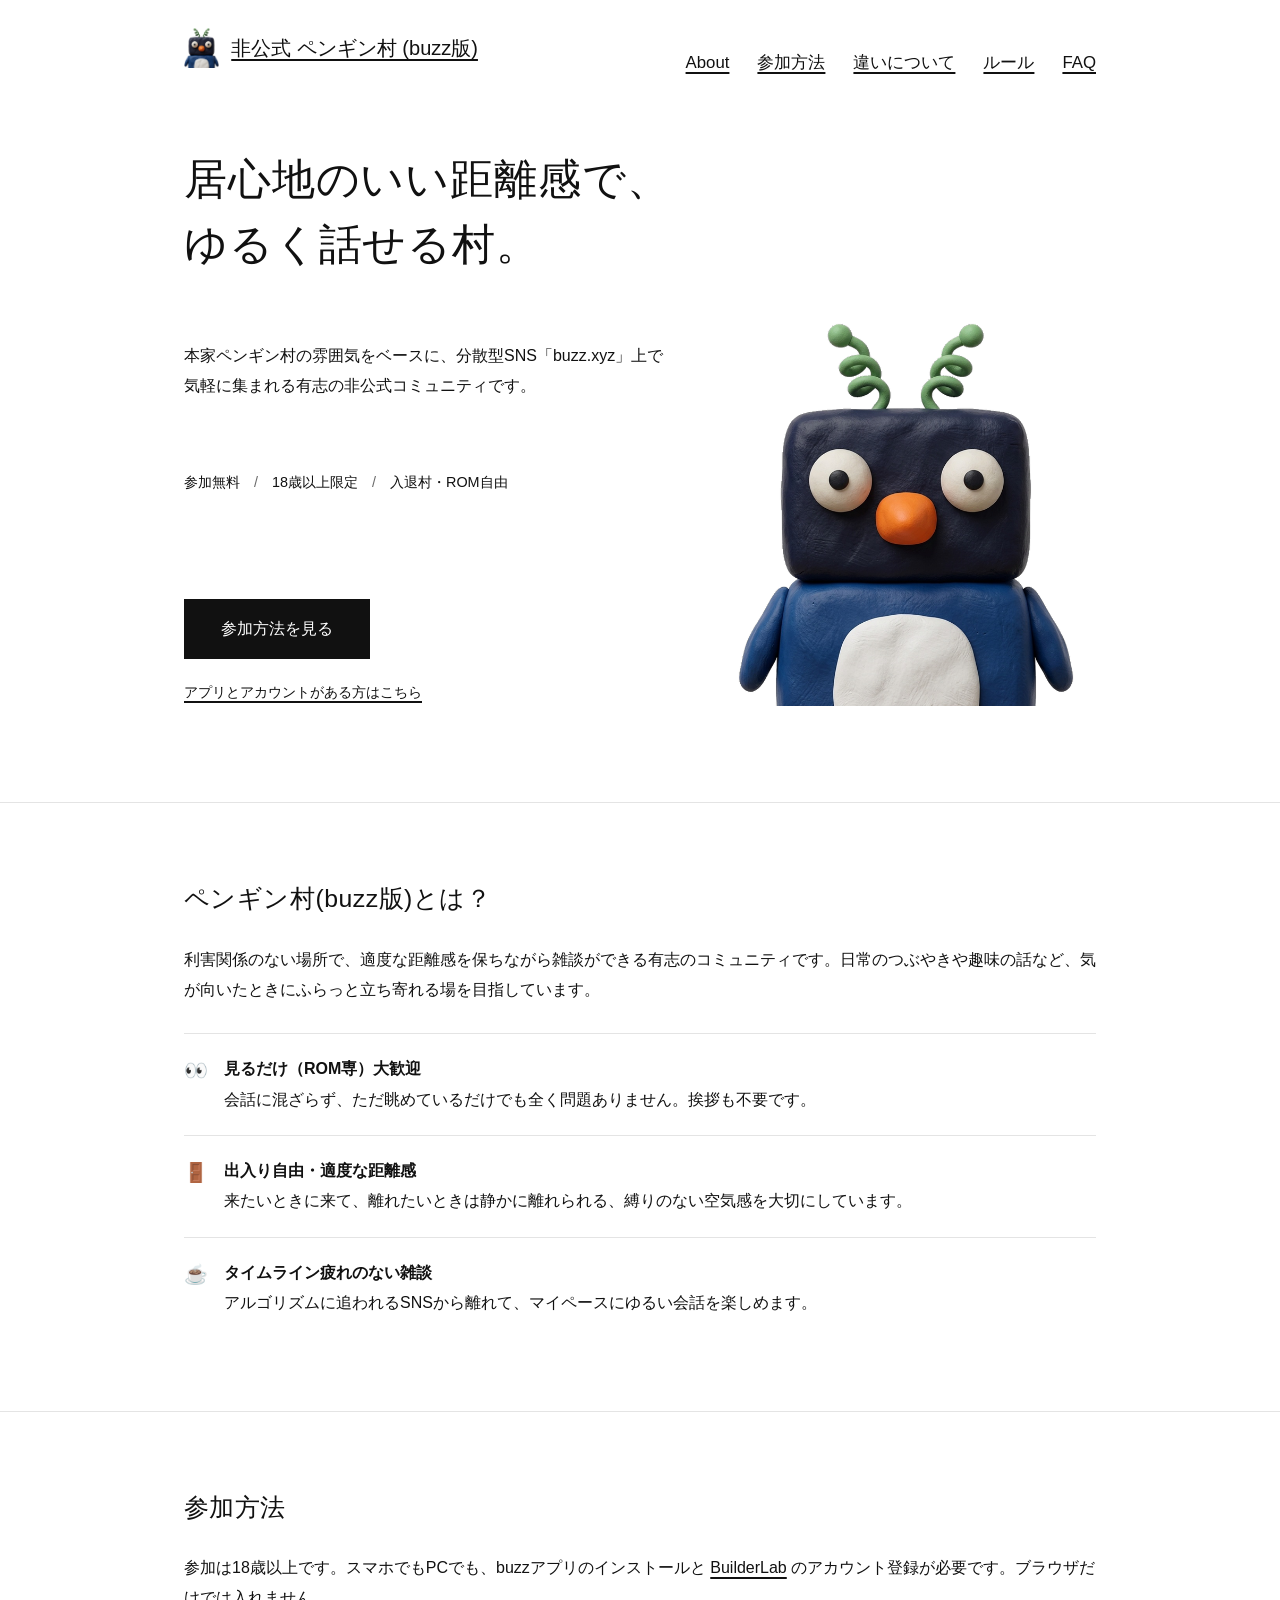
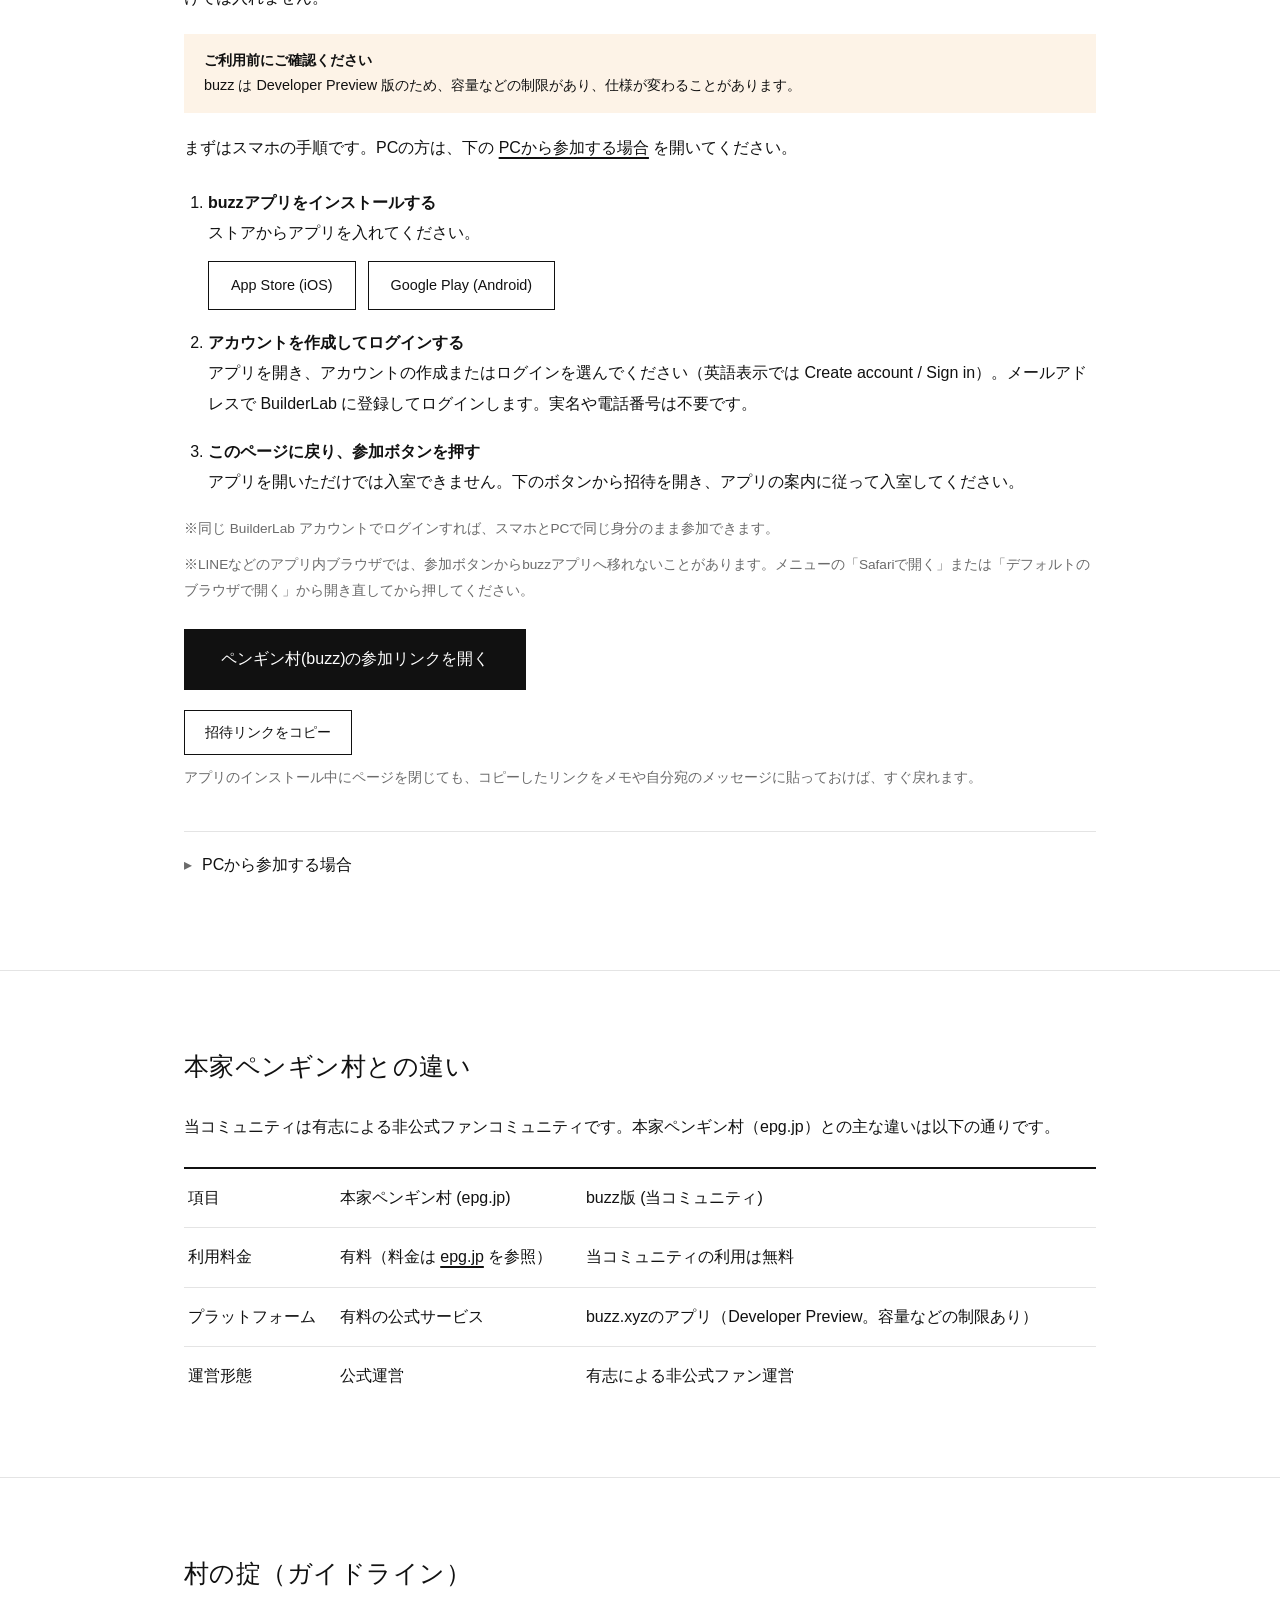
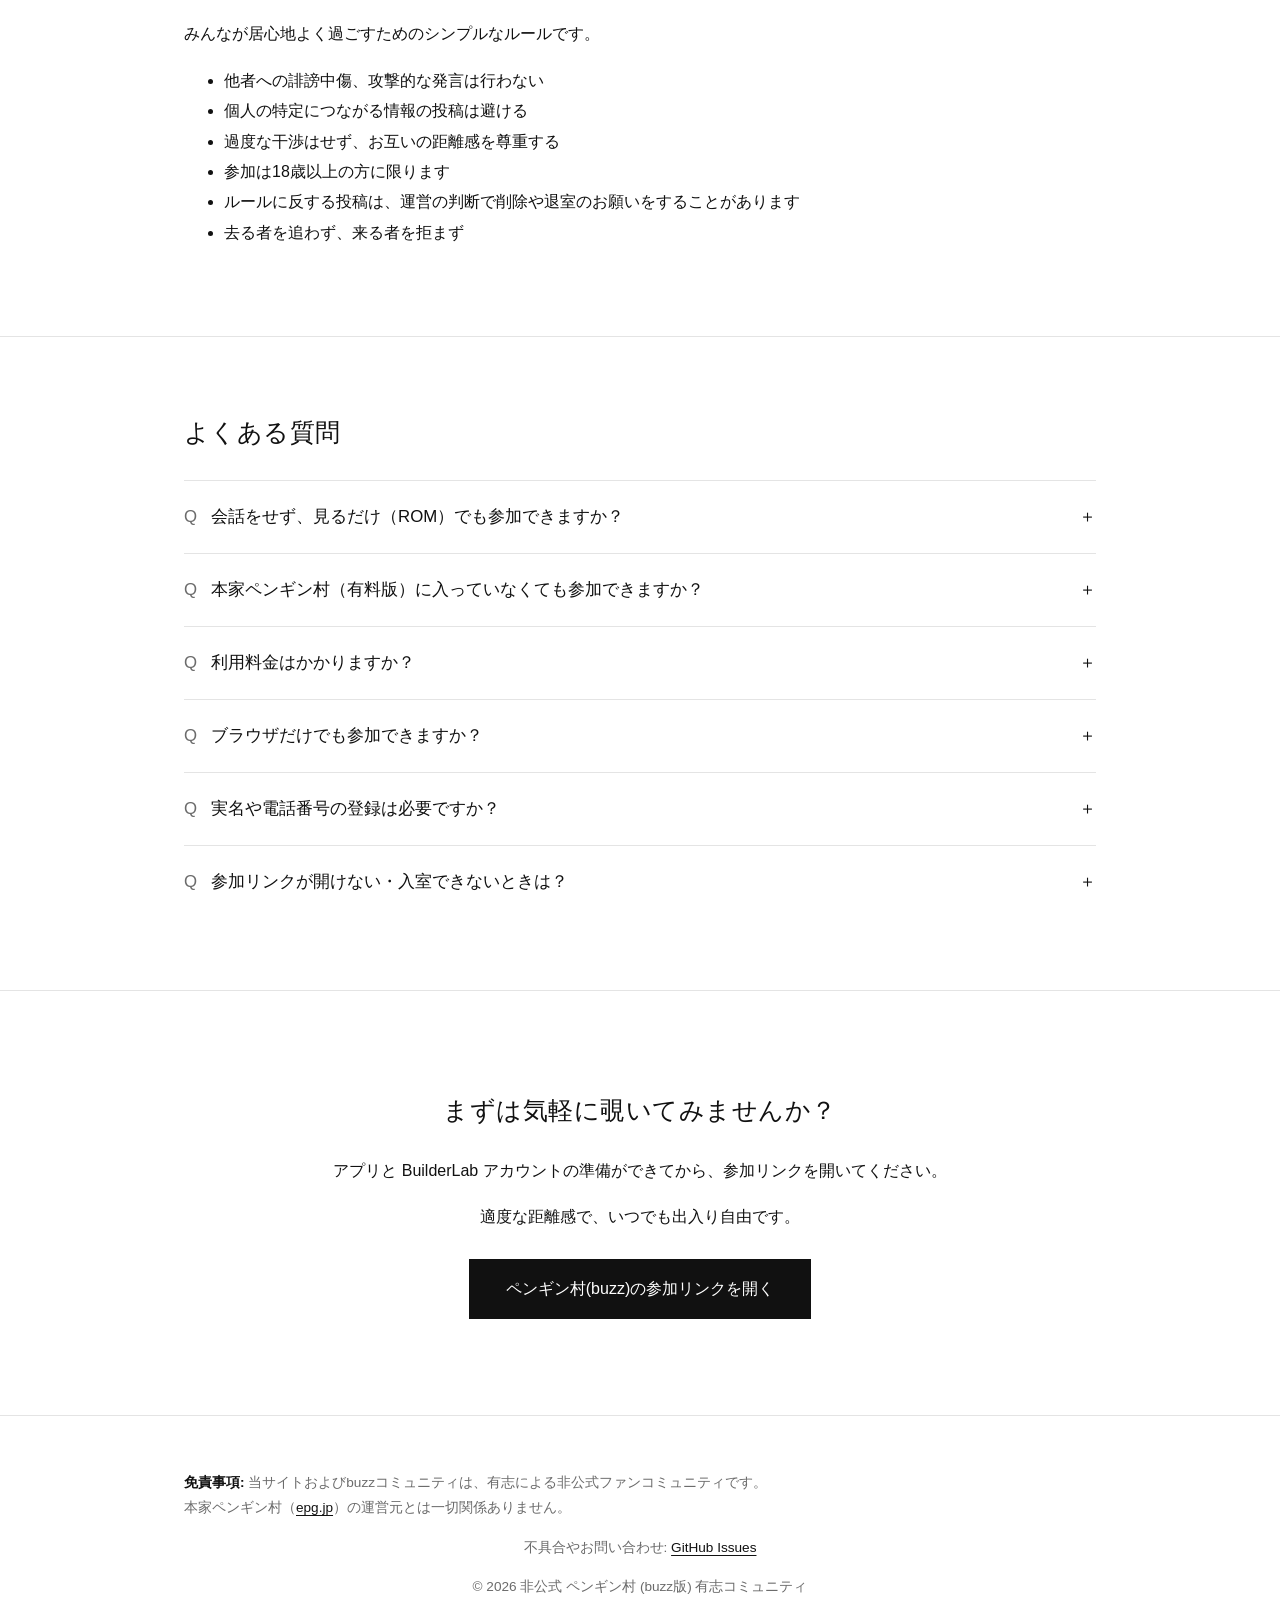
==== commit 70bcefc5: "feat(seo): canonical タグを追加し sitemap の lastmod を更新" ====
--- a/index.html
+++ b/index.html
@@ -6,6 +6,9 @@
     <meta name="viewport" content="width=device-width, initial-scale=1.0">
     <title>非公式 ペンギン村 (buzz版) - ゆるいコミュニティ</title>
     <meta name="description" content="本家ペンギン村の空気感をそのままに、buzz.xyz上で参加できる有志の非公式コミュニティです。参加は18歳以上。利用料金は無料です（現時点）。">
+
+    <!-- canonical (index.html 直接アクセスとの重複を防ぐ) -->
+    <link rel="canonical" href="https://shumpeipei.github.io/penguin-village-buzz/">
 
     <!-- OGP設定 -->
     <meta property="og:title" content="非公式 ペンギン村 (buzz版) - ゆるいコミュニティ">
--- a/assets/css/style.css
+++ b/assets/css/style.css
@@ -1,290 +1,402 @@
+/* ============================================================
+   ぺんぎんむら (buzz版) — editorial restyle (widlic.co.uk direction)
+   Design language:
+   - Minimal editorial portfolio: pure white, near-black ink,
+     plain grotesk, black underlined links, huge whitespace.
+   - The clay character artwork carries ALL the color. UI stays
+     monochrome; beak orange appears only as the single hover
+     accent. Antenna green is not used in UI.
+   - Shapes: radius 0 everywhere (documented lock). No cards,
+     no shadows. Hairline separators only.
+   ============================================================ */
+
 :root {
-  --color-bg: #f4f9fc;
-  --color-text: #1f2d3a;
-  --color-text-muted: #5a6e7f;
-  --color-primary: #1e88c7;
-  --color-primary-dark: #146394;
-  --color-surface: #ffffff;
-  --color-border: #d3e2ec;
-  --max-width: 880px;
+  --paper: #ffffff;
+  --ink: #111111;
+  --ink-soft: #6b6b6b;
+  --hairline: #e4e4e4;
+  --accent: #f08a3c;            /* beak orange, hover accent only */
+  --max-width: 960px;
 }
 
 * { box-sizing: border-box; }
 
 body {
   margin: 0;
-  font-family: -apple-system, BlinkMacSystemFont, "Hiragino Sans", "Noto Sans JP", sans-serif;
-  line-height: 1.8;
-  color: var(--color-text);
-  background: var(--color-bg);
+  font-family: "Helvetica Neue", Arial, "Hiragino Sans", "Noto Sans JP", sans-serif;
+  font-weight: 400;
+  line-height: 1.9;
+  color: var(--ink);
+  background: var(--paper);
+  -webkit-font-smoothing: antialiased;
 }
 
 .container {
   max-width: var(--max-width);
   margin: 0 auto;
-  padding: 0 16px;
-}
-
-header {
-  background: var(--color-surface);
-  border-bottom: 1px solid var(--color-border);
-  position: sticky;
-  top: 0;
-  z-index: 10;
-}
+  padding: 0 24px;
+}
+
+a { color: var(--ink); }
+
+/* ---------- header: plain type, underlined links ---------- */
+header { background: var(--paper); }
 
 header .container {
   display: flex;
   flex-wrap: wrap;
-  align-items: center;
+  align-items: baseline;
   justify-content: space-between;
-  gap: 8px 24px;
-  padding-block: 12px;
+  gap: 8px 32px;
+  padding-block: 28px;
 }
 
 header h1 {
   margin: 0;
-  font-size: 1.1rem;
+  font-size: 1.25rem;
+  font-weight: 400;
   display: flex;
   align-items: center;
-  gap: 8px;
-}
-.site-logo {
-  height: 44px;
-  width: auto;
-  display: block;
-}
-nav { display: flex; flex-wrap: wrap; gap: 16px; font-size: 0.9rem; }
-nav a { color: var(--color-text); text-decoration: none; }
-nav a:hover { color: var(--color-primary); }
-
-section { padding: 56px 0; }
-section:nth-of-type(even) { background: var(--color-surface); }
-
+  gap: 12px;
+}
+header h1 span { text-decoration: underline; text-underline-offset: 4px; }
+.site-logo { height: 40px; width: auto; display: block; }
+
+nav { display: flex; flex-wrap: wrap; gap: 28px; font-size: 1.05rem; }
+nav a {
+  color: var(--ink);
+  text-decoration: underline;
+  text-underline-offset: 4px;
+  text-decoration-thickness: 1.5px;
+  transition: color 0.15s;
+}
+nav a:hover { color: var(--accent); }
+
+/* ---------- sections: hairline-separated editorial blocks ---------- */
+section { padding: 72px 0; }
+section + section { border-top: 1px solid var(--hairline); }
+section:nth-of-type(even) { background: var(--paper); }
+
+section h2 {
+  font-size: 1.55rem;
+  font-weight: 400;
+  letter-spacing: 0.02em;
+  margin: 0 0 22px;
+}
+#hero h2::after, section h2::after { content: none; }
+
+/* ---------- hero: asymmetric split, text left / character right ---------- */
 #hero {
-  text-align: center;
-  background: linear-gradient(180deg, #dff0fa 0%, var(--color-bg) 100%);
-  padding: 36px 0 56px;
-}
-.hero-character {
-  width: min(260px, 72vw);
+  padding: 40px 0 96px;
+  background: var(--paper);
+}
+#hero .container {
+  display: grid;
+  grid-template-columns: minmax(0, 1fr) minmax(260px, 380px);
+  gap: 40px;
+  align-items: end;
+}
+#hero .hero-character {
+  grid-column: 2;
+  grid-row: 1 / span 4;
+  width: 100%;
+  max-width: 340px;
   height: auto;
-  display: block;
-  margin: 0 auto 4px;
-  filter: drop-shadow(0 14px 18px rgba(31, 45, 58, 0.16));
-}
-#hero h2 { font-size: clamp(1.6rem, 5vw, 2.3rem); line-height: 1.4; margin-bottom: 16px; }
-#hero p { max-width: 640px; margin: 0 auto 12px; }
+  margin: 0 auto;
+  filter: none;
+}
+#hero h2 {
+  grid-column: 1;
+  font-size: clamp(1.9rem, 4.5vw, 2.7rem);
+  line-height: 1.5;
+  margin: 0 0 24px;
+  text-align: left;
+}
+#hero p {
+  grid-column: 1;
+  max-width: 34em;
+  margin: 0 0 28px;
+}
+#hero .hero-tags {
+  grid-column: 1;
+  justify-content: flex-start;
+  margin: 0 0 36px;
+}
+#hero .cta-container {
+  grid-column: 1;
+  text-align: left;
+}
+@media (max-width: 720px) {
+  #hero { padding: 16px 0 72px; }
+  #hero .container { grid-template-columns: 1fr; gap: 0; }
+  #hero .hero-character {
+    grid-column: 1;
+    grid-row: auto;
+    max-width: 240px;
+    margin: 0 auto 32px;
+  }
+  #hero h2, #hero p, #hero .hero-tags, #hero .cta-container { grid-column: 1; }
+}
 
 .hero-tags {
   display: flex;
-  justify-content: center;
-  gap: 8px;
   flex-wrap: wrap;
-  margin: 20px 0;
+  gap: 4px 14px;
+  margin: 22px 0;
+  font-size: 0.9rem;
 }
 .hero-tag {
-  background: #e0eff9;
-  color: var(--color-primary-dark);
-  padding: 4px 14px;
-  border-radius: 999px;
-  font-size: 0.85rem;
-  font-weight: bold;
-}
-
-section h2 { font-size: 1.4rem; margin-top: 0; margin-bottom: 16px; }
-
-.cta-container { margin-top: 24px; text-align: center; }
+  background: none;
+  color: var(--ink);
+  padding: 0;
+  font-weight: 400;
+  box-shadow: none;
+  border-radius: 0;
+}
+.hero-tag:not(:first-child)::before {
+  content: "/ ";
+  color: var(--ink-soft);
+  margin-right: 10px;
+}
+
+/* ---------- buttons: sharp black rectangles ---------- */
+.cta-container { margin-top: 26px; text-align: left; }
+#final-cta .cta-container { text-align: center; }
 
 .btn-primary {
   display: inline-block;
-  padding: 14px 32px;
-  background: var(--color-primary);
+  padding: 14px 36px;
+  background: var(--ink);
   color: #fff;
-  font-weight: bold;
+  font-weight: 400;
   text-decoration: none;
-  border-radius: 999px;
-  transition: background 0.2s, transform 0.1s;
+  border-radius: 0;
+  border: 1px solid var(--ink);
+  transition: background 0.15s, color 0.15s, border-color 0.15s;
 }
 .btn-primary:hover {
-  background: var(--color-primary-dark);
-}
-
+  background: var(--paper);
+  color: var(--ink);
+  border-color: var(--ink);
+}
+
+/* ---------- about features: hairline rows, no cards ---------- */
 .features-list {
   list-style: none;
   padding: 0;
-  display: grid;
-  gap: 12px;
-  margin-top: 20px;
+  margin: 28px 0 0;
 }
 .features-list li {
-  background: var(--color-surface);
-  padding: 16px 20px;
-  border-radius: 8px;
-  border: 1px solid var(--color-border);
+  background: none;
+  border: 0;
+  border-top: 1px solid var(--hairline);
+  padding: 20px 0;
+  border-radius: 0;
+  box-shadow: none;
   display: flex;
   align-items: flex-start;
-  gap: 12px;
-}
-.features-list .icon {
-  font-size: 1.3rem;
-  line-height: 1.4;
-}
-
+  gap: 16px;
+}
+.features-list .icon { font-size: 1.2rem; line-height: 1.8; flex: none; }
+
+/* ---------- comparison table: hairlines only ---------- */
 table {
   width: 100%;
   border-collapse: collapse;
-  background: var(--color-surface);
-  margin-top: 16px;
+  background: none;
+  margin-top: 24px;
+  border-radius: 0;
+  box-shadow: none;
 }
 th, td {
-  padding: 12px;
-  border: 1px solid var(--color-border);
+  padding: 14px 4px;
+  border: 0;
+  border-top: 1px solid var(--hairline);
   text-align: left;
   vertical-align: top;
 }
-th { background: #e8f3fa; }
-
-/* How to Join */
-.join-steps {
-  padding-left: 1.4em;
-  margin: 24px 0 0;
-}
-.join-steps li {
-  margin-bottom: 16px;
-}
+thead th { border-top: 2px solid var(--ink); font-weight: 400; }
+tbody th { background: none; color: var(--ink-soft); font-weight: 400; }
+@media (max-width: 640px) {
+  table { display: block; overflow-x: auto; }
+}
+
+/* ---------- how to join ---------- */
+.join-steps { padding-left: 1.5em; margin: 24px 0 0; }
+.join-steps li { margin-bottom: 18px; }
+.join-steps li::marker { color: var(--ink); }
 .text-link {
-  color: var(--color-primary-dark);
-}
-.cta-sub {
-  margin: 14px 0 0;
-  font-size: 0.9rem;
-}
-#hero .cta-sub {
-  margin: 14px auto 0;
-}
+  color: var(--ink);
+  font-weight: 400;
+  text-decoration: underline;
+  text-underline-offset: 4px;
+  text-decoration-thickness: 1.5px;
+  transition: color 0.15s;
+}
+.text-link:hover { color: var(--accent); }
+.cta-sub { margin: 20px 0 0; font-size: 0.9rem; }
+#hero .cta-sub { margin: 20px 0 0; }
 .app-buttons {
   display: flex;
-  flex-direction: column;
-  gap: 8px;
-  margin: 8px 0;
-  max-width: 320px;
+  flex-wrap: wrap;
+  gap: 12px;
+  margin: 12px 0;
 }
 .btn-store {
   display: inline-block;
-  padding: 10px 14px;
-  background: #e8f3fa;
-  color: var(--color-primary-dark);
+  padding: 10px 22px;
+  background: var(--paper);
+  color: var(--ink);
   font-size: 0.9rem;
-  font-weight: bold;
+  font-weight: 400;
   text-decoration: none;
-  border-radius: 6px;
-  border: 1px solid var(--color-border);
+  border-radius: 0;
+  border: 1px solid var(--ink);
   text-align: center;
-  transition: background 0.2s;
-}
-.btn-store:hover {
-  background: #d4e8f6;
-}
+  transition: background 0.15s, color 0.15s;
+}
+.btn-store:hover { background: var(--ink); color: #fff; }
 .join-note {
   font-size: 0.85rem;
-  color: var(--color-text-muted);
-  margin-top: 8px;
-}
-
-/* FAQ */
-.faq-list {
-  display: grid;
-  gap: 16px;
-  margin-top: 24px;
-}
+  color: var(--ink-soft);
+  margin-top: 10px;
+}
+
+/* ---------- FAQ: hairline rows ---------- */
+.faq-list { margin-top: 24px; }
 .faq-item {
-  background: var(--color-surface);
-  border: 1px solid var(--color-border);
-  border-radius: 8px;
-  padding: 20px;
+  background: none;
+  border: 0;
+  border-top: 1px solid var(--hairline);
+  border-radius: 0;
+  padding: 20px 0;
+  box-shadow: none;
 }
 .faq-q {
   cursor: pointer;
   list-style: none;
-  font-weight: bold;
+  font-weight: 400;
   font-size: 1.05rem;
-  color: var(--color-text);
-  display: flex;
-  gap: 10px;
+  color: var(--ink);
+  display: flex;
+  gap: 14px;
 }
 .faq-q::-webkit-details-marker { display: none; }
 .faq-q::after {
   content: "＋";
   margin-left: auto;
-  color: var(--color-primary);
+  color: var(--ink);
 }
 .faq-item[open] > .faq-q::after { content: "－"; }
 .faq-item[open] > .faq-q { margin-bottom: 8px; }
-.faq-q::before {
-  content: "Q";
-  color: var(--color-primary);
-  font-weight: 800;
-}
+.faq-q::before { content: "Q"; color: var(--ink-soft); }
 .faq-a {
   margin: 0;
-  color: var(--color-text);
-  line-height: 1.7;
-  display: flex;
-  gap: 10px;
-}
-.faq-a::before {
-  content: "A";
-  color: #e67e22;
-  font-weight: 800;
-}
-
-/* Final CTA */
+  color: var(--ink);
+  line-height: 1.9;
+  display: flex;
+  gap: 14px;
+}
+.faq-a::before { content: "A"; color: var(--accent); }
+
+/* ---------- final CTA: centered, editorial ---------- */
 #final-cta {
   text-align: center;
-  background: linear-gradient(180deg, var(--color-bg) 0%, #e2eff8 100%);
-  padding: 64px 0;
-}
-
+  background: var(--paper);
+  padding: 96px 0;
+}
+
+/* ---------- footer: plain, hairline top ---------- */
 footer {
-  padding: 32px 0;
-  background: #1f2d3a;
-  color: #cfd9e1;
+  padding: 40px 0 48px;
+  border-top: 1px solid var(--hairline);
+  background: var(--paper);
+  color: var(--ink-soft);
   font-size: 0.85rem;
 }
-footer a { color: #8cc9ee; }
+footer strong { color: var(--ink); }
+footer a {
+  color: var(--ink);
+  text-decoration: underline;
+  text-underline-offset: 3px;
+}
+footer a:hover { color: var(--accent); }
 .copyright { text-align: center; margin-bottom: 0; }
 
-html { scroll-behavior: smooth; scroll-padding-top: 64px; }
-
-/* アプリ内ブラウザ警告 */
+html { scroll-behavior: smooth; scroll-padding-top: 24px; }
+@media (prefers-reduced-motion: reduce) {
+  html { scroll-behavior: auto; }
+}
+
+/* ---------- アプリ内ブラウザ警告 ---------- */
 .inapp-warning {
-  background: #fff4e0;
-  border-bottom: 1px solid #f0c987;
-  color: #7a4a00;
+  background: #fdf3e7;
+  color: var(--ink);
   font-size: 0.9rem;
   padding: 10px 0;
+  border-bottom: 1px solid var(--hairline);
 }
 .inapp-warning[hidden] { display: none; }
 
-/* PC参加手順（折りたたみ） */
+/* ---------- PC参加手順（折りたたみ） ---------- */
 .join-pc {
-  margin-top: 32px;
-  background: var(--color-surface);
-  border: 1px solid var(--color-border);
-  border-radius: 8px;
-  padding: 4px 20px;
+  margin-top: 40px;
+  background: none;
+  border: 0;
+  border-top: 1px solid var(--hairline);
+  border-radius: 0;
+  padding: 0;
+  box-shadow: none;
 }
 .join-pc summary {
   cursor: pointer;
-  font-weight: bold;
-  padding: 12px 0;
-}
+  font-weight: 400;
+  padding: 18px 0;
+  list-style: none;
+  display: flex;
+  align-items: center;
+  gap: 10px;
+}
+.join-pc summary::-webkit-details-marker { display: none; }
+.join-pc summary::before { content: "▸"; color: var(--ink-soft); }
+.join-pc[open] summary::before { content: "▾"; }
+.join-pc summary:hover { color: var(--accent); }
 
 .support { text-align: center; margin: 12px 0; }
 .faq-a > span { flex: 1; min-width: 0; }
 
-/* アクセシビリティ */
+/* ---------- Developer Preview 注意 ---------- */
+.join-caution {
+  background: #fdf3e7;
+  border: 0;
+  border-radius: 0;
+  box-shadow: none;
+  color: var(--ink);
+  padding: 14px 20px;
+  font-size: 0.9rem;
+  line-height: 1.8;
+  margin: 20px 0;
+}
+.join-caution strong { display: block; }
+
+/* ---------- 招待リンクのコピー ---------- */
+.btn-copy {
+  font: inherit;
+  font-size: 0.9rem;
+  padding: 8px 20px;
+  background: var(--paper);
+  color: var(--ink);
+  border: 1px solid var(--ink);
+  border-radius: 0;
+  cursor: pointer;
+  box-shadow: none;
+  transition: background 0.15s, color 0.15s;
+}
+.btn-copy:hover { background: var(--ink); color: #fff; }
+.btn-copy:active { transform: none; }
+.copy-status { margin-left: 10px; font-size: 0.85rem; color: var(--ink-soft); }
+
+/* ---------- アクセシビリティ ---------- */
 .sr-only {
   position: absolute;
   width: 1px;
@@ -299,38 +411,13 @@
 .skip-link {
   position: absolute;
   left: 8px;
-  top: -48px;
+  top: -52px;
   z-index: 20;
   padding: 8px 14px;
-  background: var(--color-primary-dark);
+  background: var(--ink);
   color: #fff;
-  border-radius: 6px;
+  border-radius: 0;
+  transition: top 0.2s;
 }
 .skip-link:focus { top: 8px; }
-:focus-visible { outline: 3px solid #f5a623; outline-offset: 2px; }
-
-/* Developer Preview 注意 */
-.join-caution {
-  background: #fff4e0;
-  border: 1px solid #f0c987;
-  color: #7a4a00;
-  border-radius: 8px;
-  padding: 12px 16px;
-  font-size: 0.9rem;
-  line-height: 1.7;
-}
-.join-caution strong { display: block; }
-
-/* 招待リンクのコピー */
-.btn-copy {
-  font: inherit;
-  font-size: 0.9rem;
-  padding: 6px 16px;
-  background: var(--color-surface);
-  color: var(--color-primary-dark);
-  border: 1px solid var(--color-primary);
-  border-radius: 999px;
-  cursor: pointer;
-}
-.btn-copy:hover { background: #e8f3fa; }
-.copy-status { margin-left: 8px; font-size: 0.85rem; color: var(--color-text-muted); }
+:focus-visible { outline: 2px solid var(--ink); outline-offset: 3px; }
